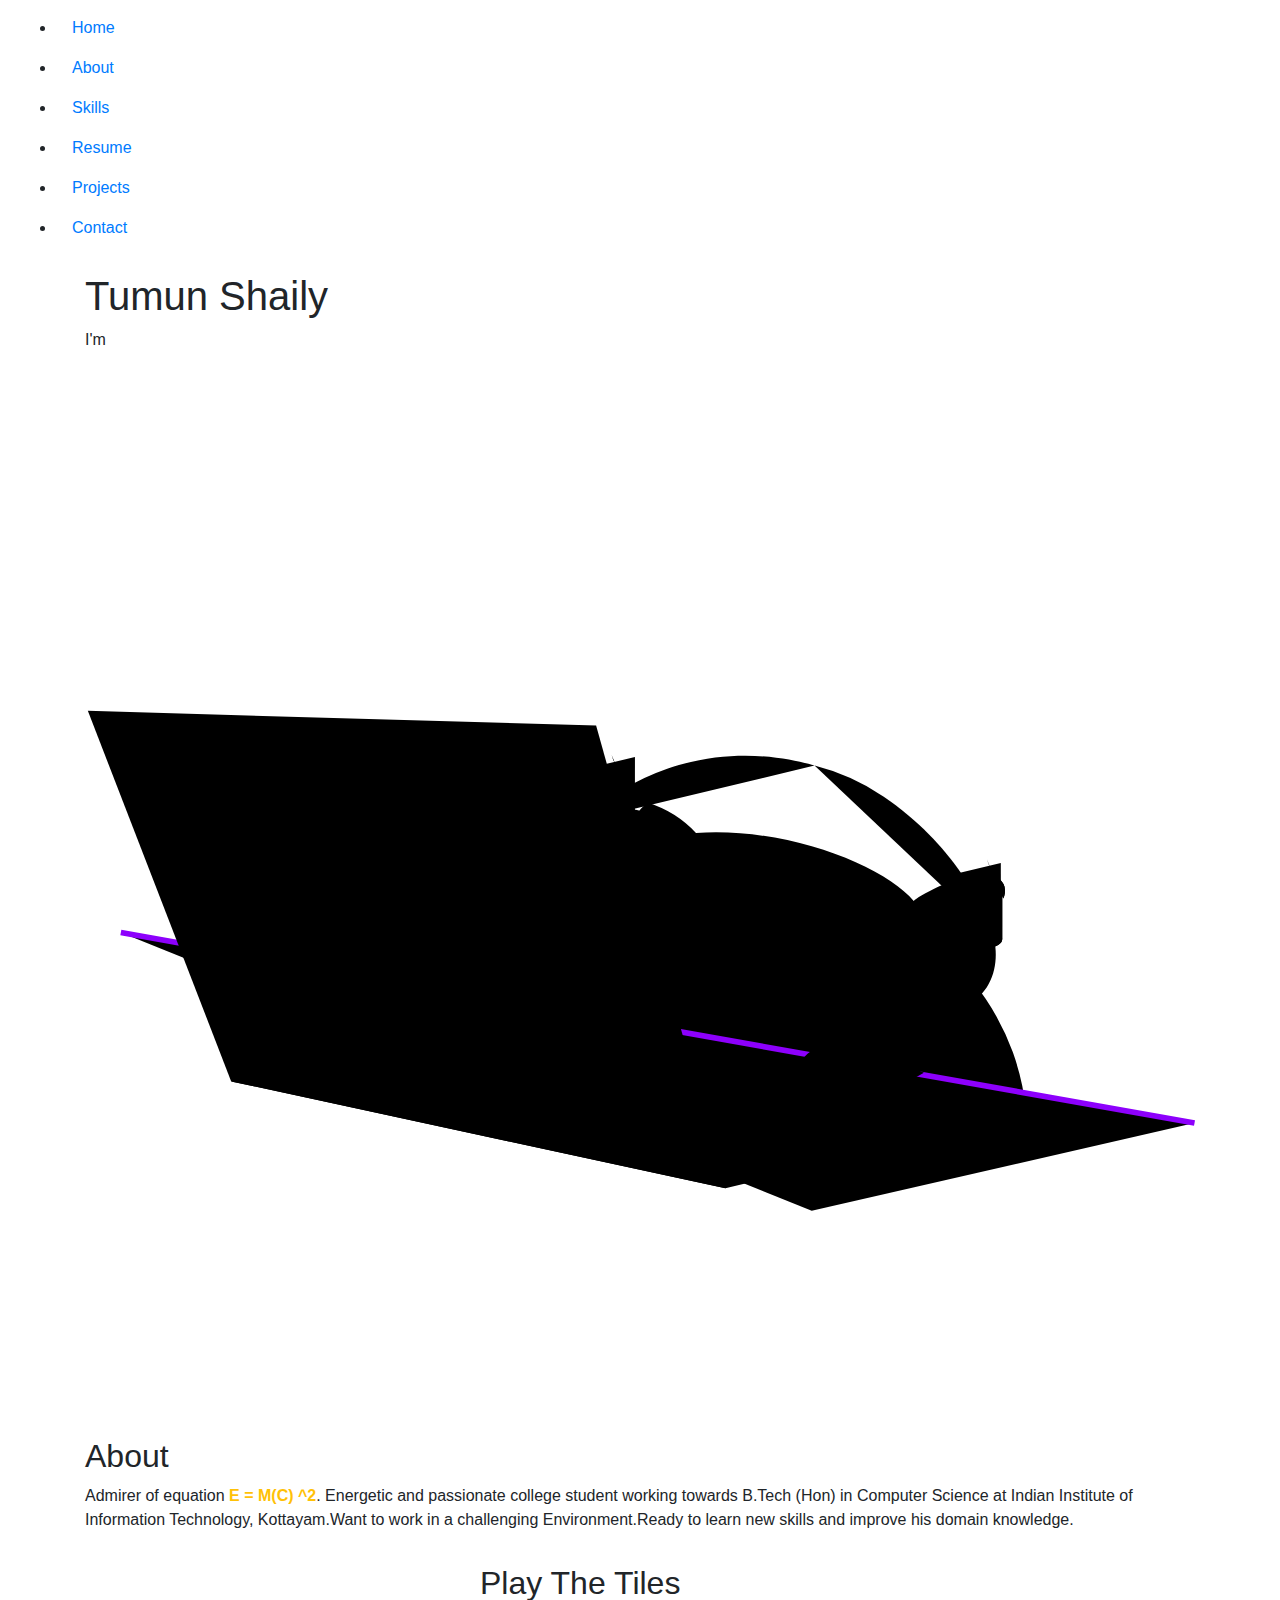
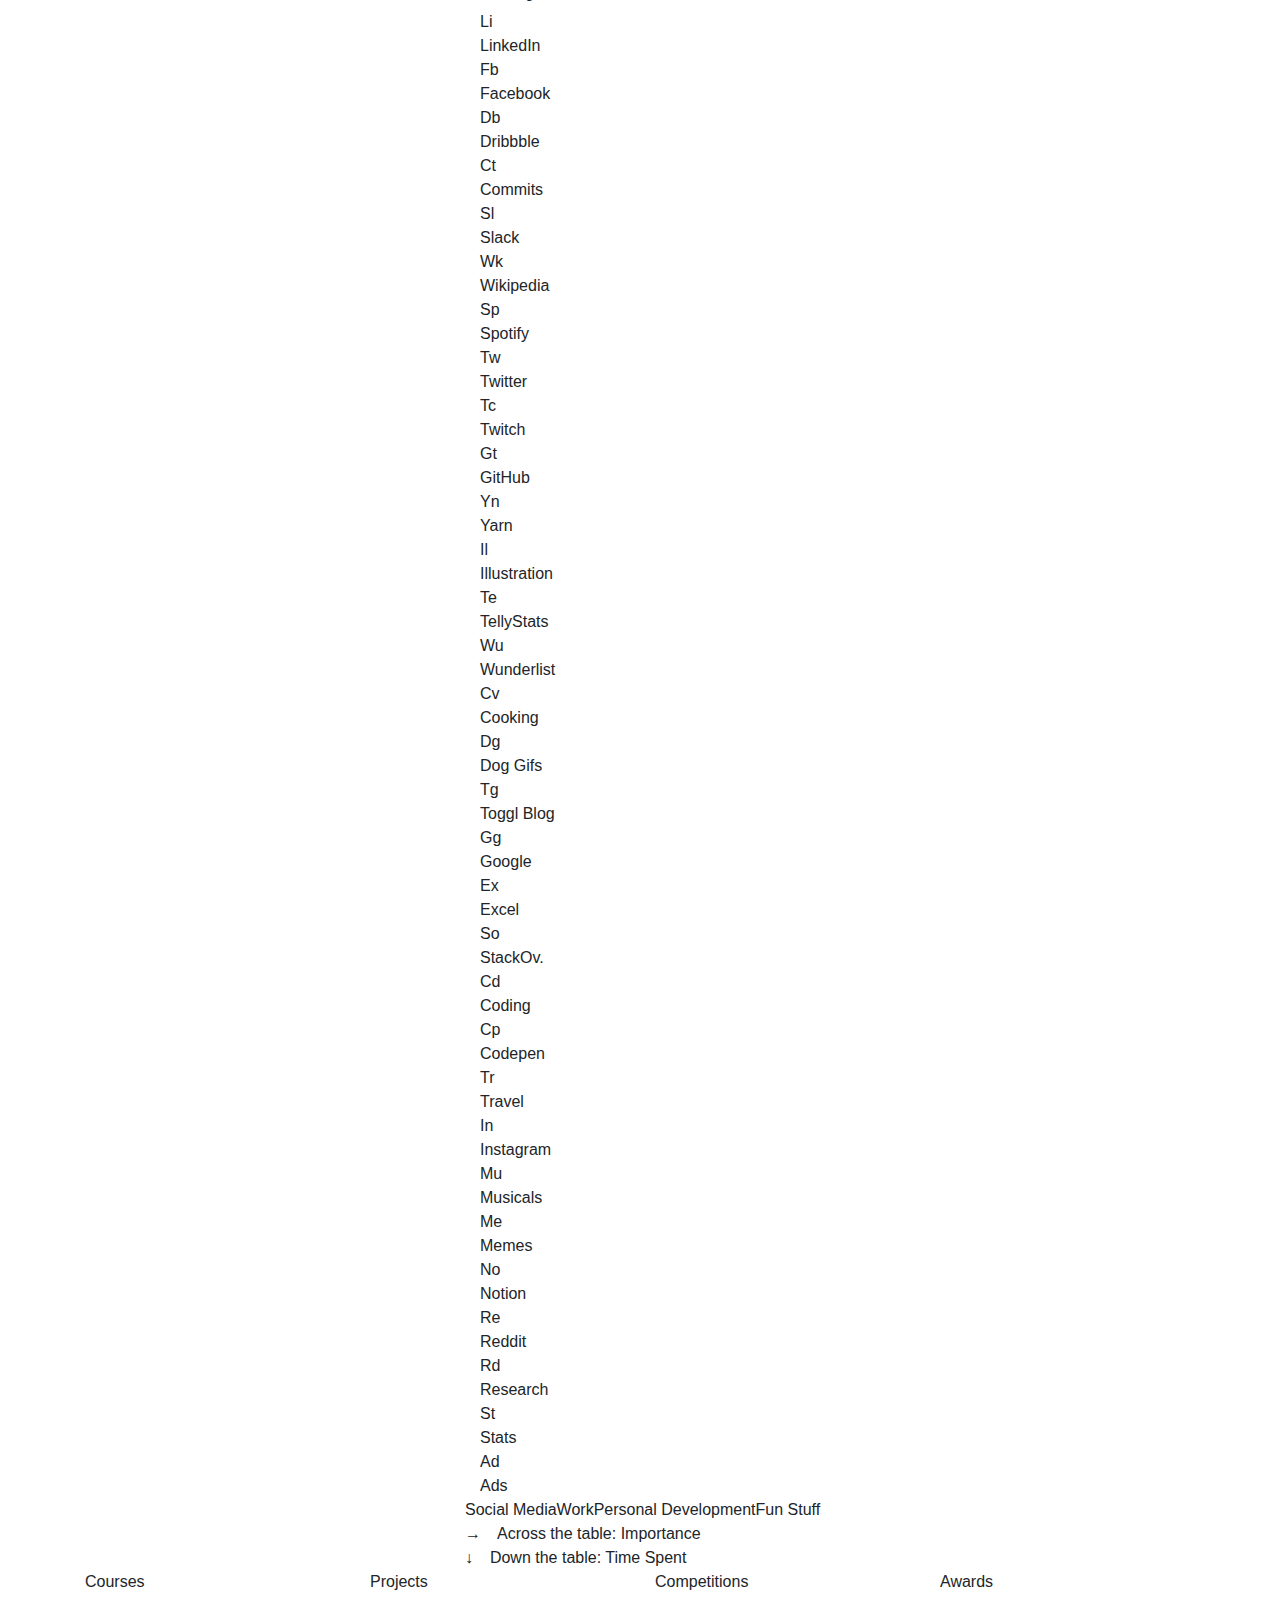
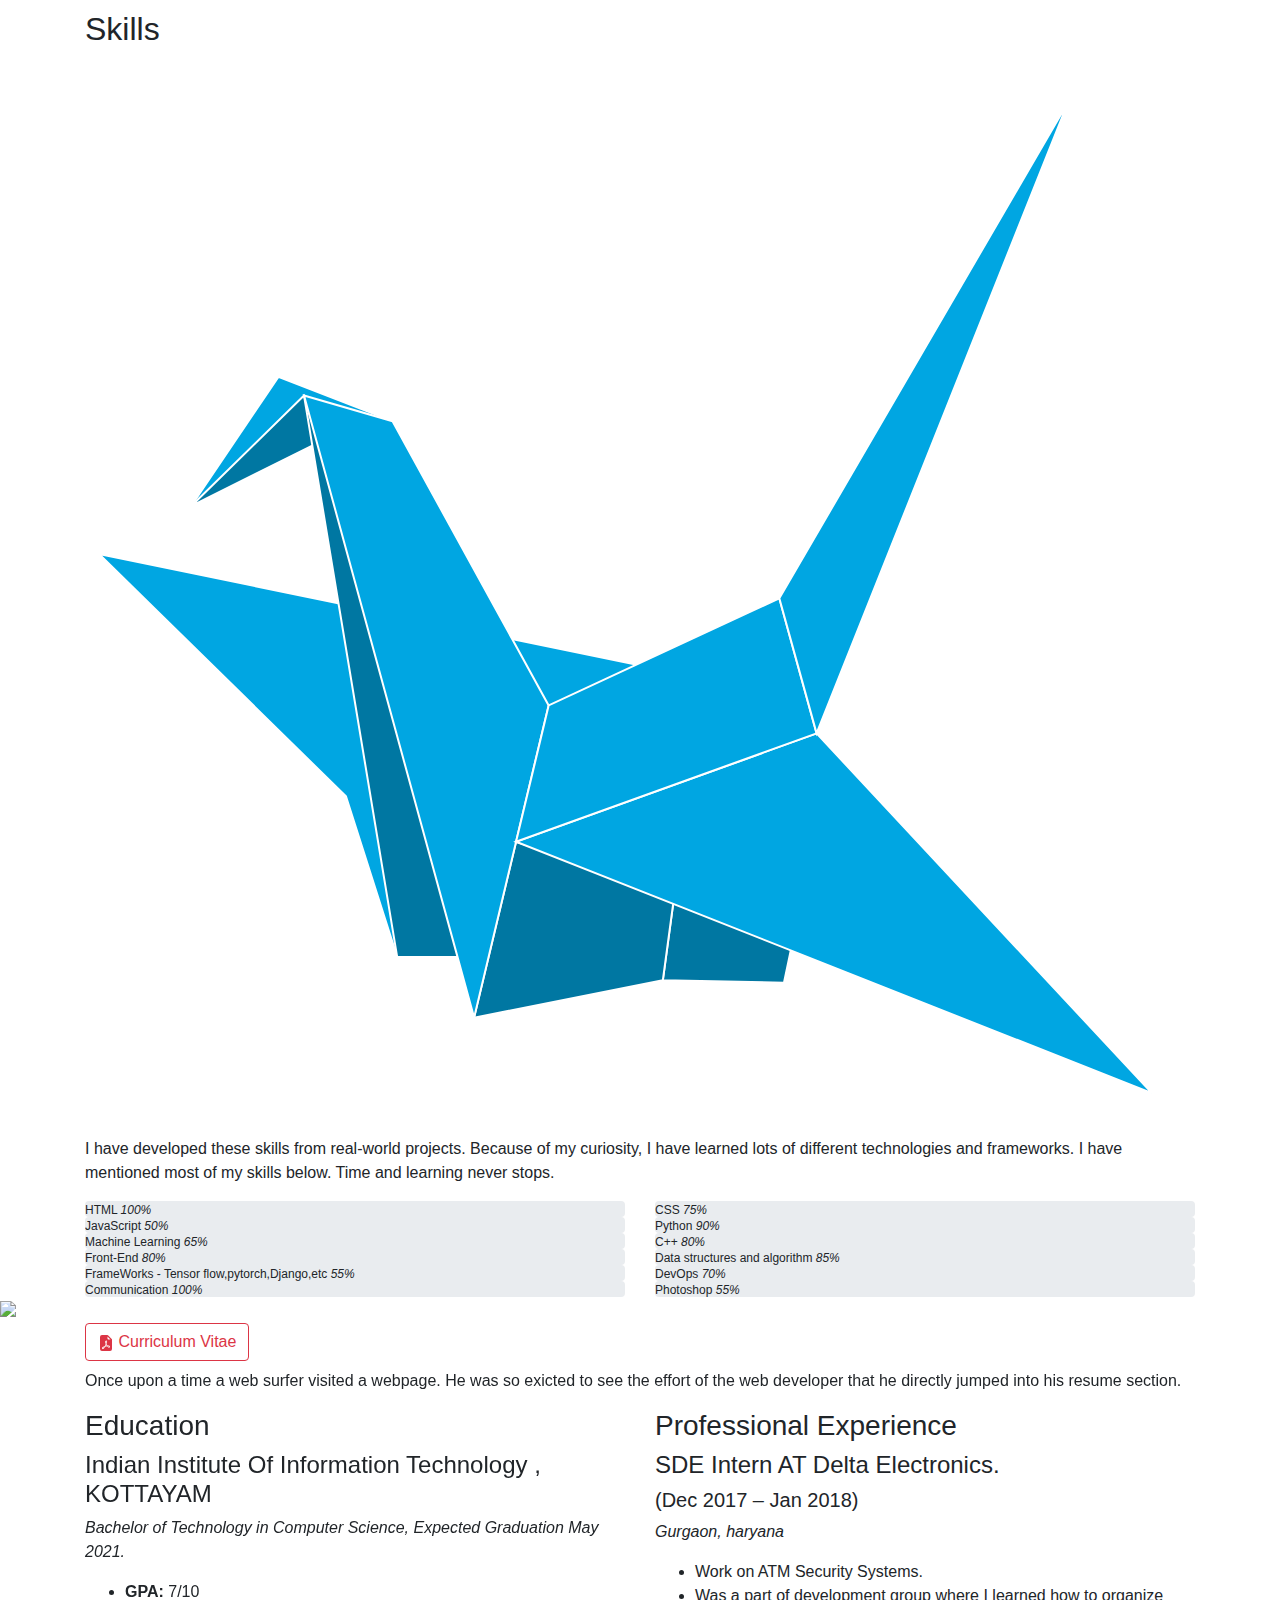
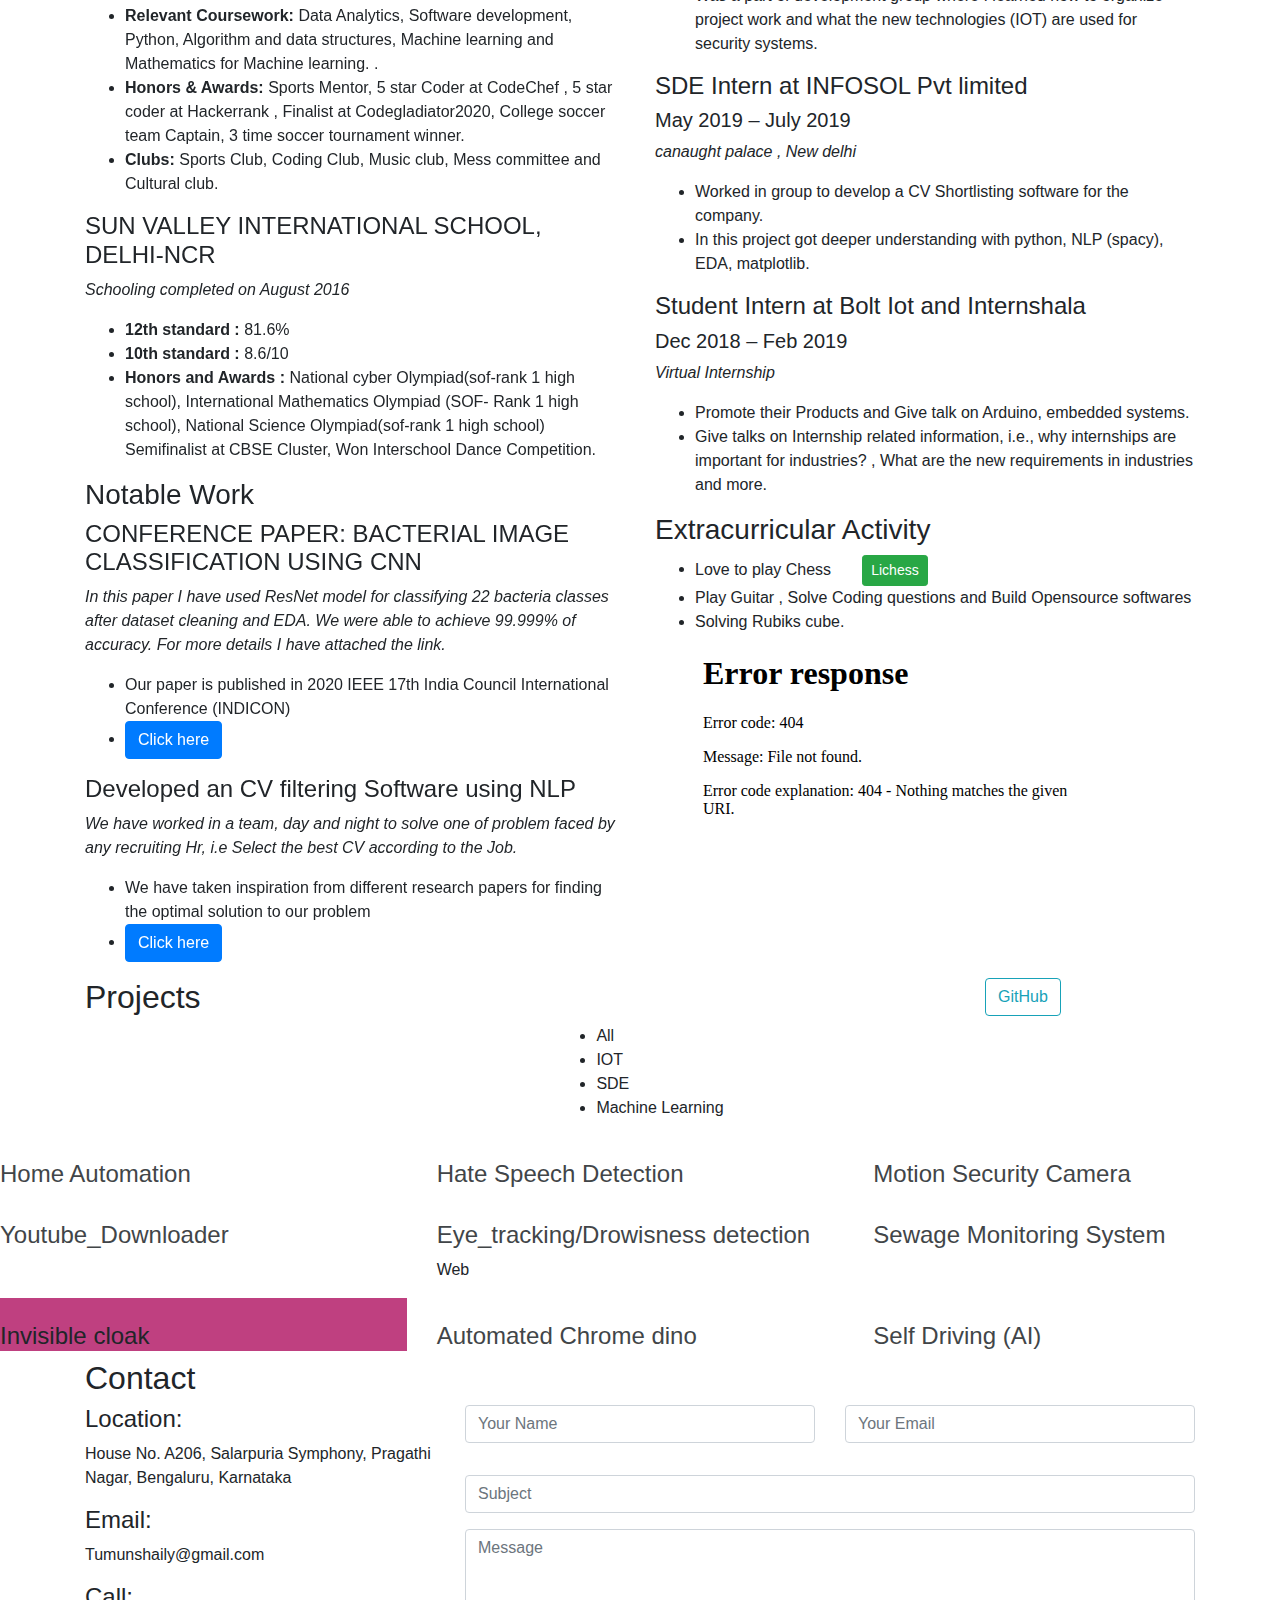
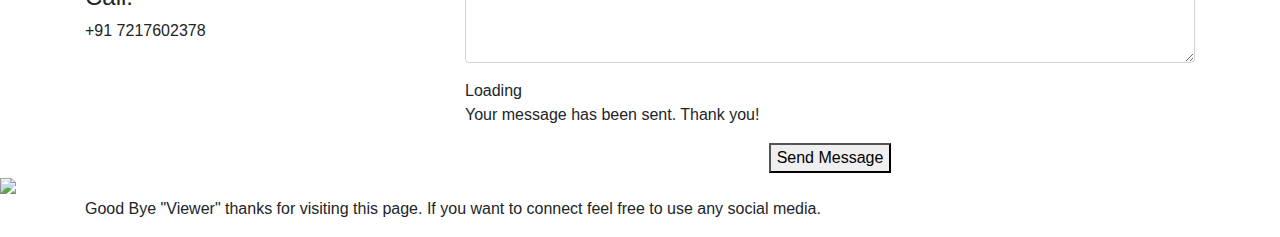
==== index.html @ 8ec4ccd8 "Add files via upload" ====
<!DOCTYPE html>
<html lang="en">

<head>
  <meta charset="utf-8">
  <meta content="width=device-width, initial-scale=1.0" name="viewport">

  <title>Tumun_shaily</title>
  <meta content="" name="description">
  <meta content="" name="keywords">

  <!-- Favicons -->
  <link href="assets/img/title.jpg" rel="icon">
  <link href="assets/img/apple-touch-icon.png" rel="apple-touch-icon">

  <!-- Google Fonts -->
  <link href="https://fonts.googleapis.com/css?family=Open+Sans:300,300i,400,400i,600,600i,700,700i|Raleway:300,300i,400,400i,500,500i,600,600i,700,700i|Poppins:300,300i,400,400i,500,500i,600,600i,700,700i" rel="stylesheet">

  <!-- Vendor CSS Files -->
  <link rel="stylesheet" href="https://stackpath.bootstrapcdn.com/bootstrap/4.4.1/css/bootstrap.min.css" integrity="sha384-Vkoo8x4CGsO3+Hhxv8T/Q5PaXtkKtu6ug5TOeNV6gBiFeWPGFN9MuhOf23Q9Ifjh" crossorigin="anonymous">
  
  <script src="https://code.jquery.com/jquery-3.4.1.slim.min.js" integrity="sha384-J6qa4849blE2+poT4WnyKhv5vZF5SrPo0iEjwBvKU7imGFAV0wwj1yYfoRSJoZ+n" crossorigin="anonymous"></script>
<script src="https://cdn.jsdelivr.net/npm/popper.js@1.16.0/dist/umd/popper.min.js" integrity="sha384-Q6E9RHvbIyZFJoft+2mJbHaEWldlvI9IOYy5n3zV9zzTtmI3UksdQRVvoxMfooAo" crossorigin="anonymous"></script>
<script src="https://stackpath.bootstrapcdn.com/bootstrap/4.4.1/js/bootstrap.min.js" integrity="sha384-wfSDF2E50Y2D1uUdj0O3uMBJnjuUD4Ih7YwaYd1iqfktj0Uod8GCExl3Og8ifwB6" crossorigin="anonymous"></script>
  <link href="assets/vendor/aos/aos.css" rel="stylesheet">
  <link href="assets/vendor/bootstrap/css/bootstrap.min.css" rel="stylesheet">
  <link href="assets/vendor/bootstrap-icons/bootstrap-icons.css" rel="stylesheet">
  <link href="assets/vendor/boxicons/css/boxicons.min.css" rel="stylesheet">
  <link href="assets/vendor/glightbox/css/glightbox.min.css" rel="stylesheet">
  <link href="assets/vendor/swiper/swiper-bundle.min.css" rel="stylesheet">

  <!-- Template Main CSS File -->
  <link href="assets/css/style.css" rel="stylesheet">
<link rel="stylesheet" href="https://cdnjs.cloudflare.com/ajax/libs/normalize/5.0.0/normalize.min.css">
<link rel="stylesheet" href="assets/css/cat.css">
 
</head>

<body>

  <!-- ======= Mobile nav toggle button ======= -->
  <!-- <button type="button" class="mobile-nav-toggle d-xl-none"><i class="bi bi-list mobile-nav-toggle"></i></button> -->
  <i class="bi bi-list mobile-nav-toggle d-xl-none"></i>
  <!-- ======= Header ======= -->
  <header id="header" class="d-flex flex-column justify-content-center">

    <nav id="navbar" class="navbar nav-menu">
      <ul>
        <li><a href="#hero" class="nav-link scrollto active"><i class="bx bx-home"></i> <span>Home</span></a></li>
        <li><a href="#about" class="nav-link scrollto"><i class="bx bx-user"></i> <span>About</span></a></li>
        <li><a href="#skills" class="nav-link scrollto"><i class="bx bx-arch"></i> <span>Skills</span></a></li>
        <li><a href="#resume" class="nav-link scrollto"><i class="bx bx-file-blank"></i> <span>Resume</span></a></li>
        <li><a href="#Project" class="nav-link scrollto"><i class="bx bx-book-content"></i> <span>Projects</span></a></li>
        <li><a href="#contact" class="nav-link scrollto"><i class="bx bx-envelope"></i> <span>Contact</span></a></li>
      </ul>
    </nav><!-- .nav-menu -->

  </header><!-- End Header -->

  <!-- ======= Hero Section ======= -->
  <section id="hero" class="d-flex flex-column justify-content-center">
      <div class="container" data-aos="zoom-in" data-aos-delay="100">
          <div class="combine">
              <h1>Tumun Shaily</h1>
              <p>I'm <span class="typed" data-typed-items="Your next HIRE,a Coder, a Developer "></span></p>
              <div class="social-links">
                  <a href="https://github.com/tumunshaily" class="twitter"><i class="bx bxl-github"></i></a>
                  <a href="https://www.instagram.com/tumunshaily/" class="instagram"><i class="bx bxl-instagram"></i></a>
                  <a href="https://join.skype.com/invite/khgQHOBdBhXp" class="google-plus"><i class="bx bxl-skype"></i></a>
                  <a href="https://www.linkedin.com/in/tumun-shaily-6004743a/" class="linkedin"><i class="bx bxl-linkedin"></i></a>
              </div>



              <div class="container1">
                  <svg xmlns="http://www.w3.org/2000/svg" viewbox="0 -240 783.55 754.91" class="catmain">
                      <g id="bongo-cat">
                          <g class="head">
                              <path d="M280.4,221l383.8,62.6a171.4,171.4,0,0,0-9.2-40.5,174,174,0,0,0-28.7-50.5,163.3,163.3,0,0,0,3.2-73.8c-11.6-1.9-42,14.2-44.5,17.5-19.6-24-88.5-52.7-153.7-48.1A78.8,78.8,0,0,0,398,67.1c-9.8,2.9-19,29.7-19.4,33.7a320,320,0,0,0-31.7,23.6c-14,11.8-28.9,24.4-42.5,44.3A173,173,0,0,0,280.4,221Z"></path>
                              <path d="M396.6,178.6c.4.9,2.7,6.5,8.5,8.4s13.4-1.2,17.2-7.9c-.9,7.5,3.8,14.3,10.4,16a14.4,14.4,0,0,0,15-5.7"></path>
                              <path d="M474,179.2a6.6,6.6,0,0,0-4.9,3.6,6,6,0,0,0,1.5,7.3,6,6,0,0,0,7.9-1c2.3-2.6,2-7,.2-8s-5.9,1.6-5.7,3.5,1.9,2.8,3.2,2.3,1.1-2.2,1.1-2.3"></path>
                              <path d="M365.4,168.9c0,.3-.8,3.6,1.5,6a5.9,5.9,0,0,0,7.2,1.4,6.1,6.1,0,0,0,2.2-7.7c-1.5-3.1-5.7-4.5-7.3-3.2s-.8,6,1,6.6,3.3-.7,3.3-2.1-1.5-1.8-1.6-1.9"></path>
                              <g class="headphone headphone-right">
                                  <g class="speaker">
                                      <path d="M400.7,80.2c-14.1-20.8-40.2.3-50.7,15-8.7,12.2-9.7,30.3,2.8,37.3,5.4-9,11.8-15.6,21-26.2A214.1,214.1,0,0,1,400.7,80.2Z"></path>
                                      <path d="M381.5,79.4c-6.6-7.5-9.6-5.8-12.3-5.5-16.3,1.3-32,20.3-27.8,33.9a21.8,21.8,0,0,0,5.9,8.5c1.7-2.6,3.5-5.1,5.4-7.7A150.7,150.7,0,0,1,381.5,79.4Z"></path>
                                      <path d="M367.3,77.8a13.1,13.1,0,0,0-5.1-1.8c-8.5-.9-18.7,7.5-18.4,16.1a12.8,12.8,0,0,0,2.6,7c3.1-3.3,6.3-6.8,9.6-10.2S363.6,81.3,367.3,77.8Z"></path>
                                  </g>
                                  <path class="band" d="M515,40.6c-15.9-4.6-57-14.1-104,2.3a166.9,166.9,0,0,0-60.9,37.3"></path>
                              </g>
                          </g>
                          <g class="music music-right">
                              <g class="note">
                                  <g>
                                      <path d="M368.5,46.5c.5,2.1,1.2,3.5,3.8,6.3s5.1,4.3,6.5,7.2a11.1,11.1,0,0,1,.7,2,10.5,10.5,0,0,1-.7,6.5"></path>
                                      <path d="M368.5,46.5a20.8,20.8,0,0,0,2.4,11.7c2.3,4.4,5,5.4,6.8,9.5a17.5,17.5,0,0,1,.4,11"></path>
                                      <line x1="368.5" y1="47.7" x2="368.5" y2="92.8"></line>
                                      <path d="M368.5,92.8c.1-3.1-4.7-6.3-9-6.3s-8.7,2.7-8.7,5.8,4.8,5.7,8.7,5.8S368.3,95.8,368.5,92.8Z"></path>
                                  </g>
                                  <g>
                                      <path d="M368.5,46.5c.5,2.1,1.2,3.5,3.8,6.3s5.1,4.3,6.5,7.2a11.1,11.1,0,0,1,.7,2,10.5,10.5,0,0,1-.7,6.5"></path>
                                      <path d="M368.5,46.5a20.8,20.8,0,0,0,2.4,11.7c2.3,4.4,5,5.4,6.8,9.5a17.5,17.5,0,0,1,.4,11"></path>
                                      <line x1="368.5" y1="47.7" x2="368.5" y2="92.8"></line>
                                      <path d="M368.5,92.8c.1-3.1-4.7-6.3-9-6.3s-8.7,2.7-8.7,5.8,4.8,5.7,8.7,5.8S368.3,95.8,368.5,92.8Z"></path>
                                  </g>
                              </g>
                              <g class="note">
                                  <g>
                                      <polyline points="350 81.7 350 43.5 382.7 50.7 382.7 89.5"></polyline>
                                      <path d="M350,82.3c0-3.1-4.5-5.7-8.2-5.9s-9.3,2.8-9.2,6,4.7,5.7,8.6,5.7S349.9,85.5,350,82.3Z"></path>
                                      <path d="M382.7,89.9c0-3.1-4.4-5.7-8.2-5.8s-9.3,2.7-9.2,5.9,4.7,5.7,8.7,5.7S382.7,93.1,382.7,89.9Z"></path>
                                  </g>
                                  <g>
                                      <polyline points="350 81.7 350 43.5 382.7 50.7 382.7 89.5"></polyline>
                                      <path d="M350,82.3c0-3.1-4.5-5.7-8.2-5.9s-9.3,2.8-9.2,6,4.7,5.7,8.6,5.7S349.9,85.5,350,82.3Z"></path>
                                      <path d="M382.7,89.9c0-3.1-4.4-5.7-8.2-5.8s-9.3,2.7-9.2,5.9,4.7,5.7,8.7,5.7S382.7,93.1,382.7,89.9Z"></path>
                                  </g>
                              </g>
                              <g class="note">
                                  <polyline points="388.2 73.6 388.2 34.6 354.9 42.6 354.9 82.4"></polyline>
                                  <path d="M388.2,74.1c0-3-4.4-5.6-8.1-5.8s-9.2,2.8-9.1,6,4.6,5.6,8.6,5.6S388.2,77.3,388.2,74.1Z"></path>
                                  <path d="M354.9,81.9c0-3.1-4.4-5.7-8.2-5.9s-9.3,2.8-9.2,6,4.7,5.7,8.7,5.7S354.9,85.1,354.9,81.9Z"></path>
                                  <line x1="354.9" y1="48.4" x2="388.2" y2="40.3"></line>
                                  <line x1="354.9" y1="54.6" x2="388.2" y2="47"></line>
                              </g>
                              <g class="note">
                                  <g>
                                      <path d="M371.8,79.5c0-3.1-4.5-5.8-8.3-5.9s-9.3,2.8-9.2,6,4.7,5.7,8.7,5.7S371.8,82.7,371.8,79.5Z"></path>
                                      <line x1="371.8" y1="79.5" x2="371.8" y2="33.3"></line>
                                      <path d="M371.8,33.4a26.6,26.6,0,0,0,3.6,7.8c3.7,5.7,7.6,7,8.8,11.6.5,1.7.7,4.4-.9,8.3"></path>
                                  </g>
                                  <g>
                                      <path d="M371.8,79.5c0-3.1-4.5-5.8-8.3-5.9s-9.3,2.8-9.2,6,4.7,5.7,8.7,5.7S371.8,82.7,371.8,79.5Z"></path>
                                      <line x1="371.8" y1="79.5" x2="371.8" y2="33.3"></line>
                                      <path d="M371.8,33.4a26.6,26.6,0,0,0,3.6,7.8c3.7,5.7,7.6,7,8.8,11.6.5,1.7.7,4.4-.9,8.3"></path>
                                  </g>
                              </g>
                          </g>
                          <g class="table">
                              <polygon points="25.3 158.5 783.2 293 513 354.9 25.3 158.5"></polygon>
                              <line x1="25.3" y1="158.5" x2="783.2" y2="293" fill="none" stroke="#8d00fc" stroke-miterlimit="10" stroke-width="4"></line>
                              <line x1="783.2" y1="293" x2="25.3" y2="158.5" fill="none"></line>
                          </g>
                          <polygon class="laptop-base" points="103.2 263.6 258.9 219.3 636.5 294.4 452.1 339 103.2 263.6"></polygon>
                          <g class="laptop-keyboard">
                              <polygon points="369.6 265.6 255.3 244.3 255.5 243.5 264.7 241.9 380.9 262.3 380.8 263.1 369.6 265.6"></polygon>
                              <polygon points="235.9 256.4 219.8 253.2 219.9 252.5 228.7 251 245.3 253.4 245.1 254.2 235.9 256.4"></polygon>
                              <polygon points="473.1 303.7 248.4 258.9 248.6 258.1 257.7 256.6 486.2 300.4 486 301.3 473.1 303.7"></polygon>
                              <polygon points="410.3 300.2 202.7 257.5 202.9 256.8 211.4 255.3 422.4 297.1 422.2 298 410.3 300.2"></polygon>
                              <polygon points="448.5 308.1 427 303.7 427.3 302.8 439.2 301.4 461.2 304.9 461 305.8 448.5 308.1"></polygon>
                              <polygon points="200.1 264.7 186 261.7 186.2 261 194.5 259.5 208.9 261.8 208.8 262.5 200.1 264.7"></polygon>
                              <polygon points="221.1 269.1 206.6 266.1 206.8 265.3 215.4 263.9 230.3 266.2 230.1 267 221.1 269.1"></polygon>
                              <polygon points="361.4 298.9 230 271 230.2 270.3 239.2 268.9 372.7 295.9 372.5 296.7 361.4 298.9"></polygon>
                              <polygon points="442.8 279.2 383.7 268.2 383.9 267.3 395.1 265.7 455.4 275.9 455.2 276.7 442.8 279.2"></polygon>
                              <polygon points="524.6 294.4 458.6 282.1 458.8 281.2 471.3 279.7 538.6 291 538.4 291.9 524.6 294.4"></polygon>
                              <polygon points="424.7 312.4 374.6 301.7 374.8 300.9 385.9 299.5 437 309.3 436.8 310.2 424.7 312.4"></polygon>
                              <polygon points="409.1 277.3 397.6 278.8 397.4 279.6 498.4 299.1 511.8 296.7 512 295.8 409.1 277.3"></polygon>
                              <polygon points="394.2 274.5 394.4 273.6 246.7 246.5 237.7 248.1 237.5 248.8 382.8 276.8 394.2 274.5"></polygon>
                          </g>
                          <g class="paw paw-right">
                              <path class="down" d="M289.1,181.7c-12.1,9.8-20.6,20.7-20.7,32.1-.2,9,3.8,20.4,13.3,25.2s20.1.6,29.6-3.4c13.4-5.7,23.9-14.6,29.4-21.5"></path>
                              <g class="up">
                                  <path d="M327.3,170c-.4-1.4-6.3-18.8-23.5-23.5-.8-.2-18.6-4.7-28.9,6.3-8.4,9.1-6,22.5-4.6,30.2a54.3,54.3,0,0,0,8.1,19.9"></path>
                                  <g class="pads">
                                      <path d="M297.2,154.8c1-.5,2.7-.1,3,.6s-1.4,2.4-2.6,2.1a1.6,1.6,0,0,1-1.1-1.2A1.6,1.6,0,0,1,297.2,154.8Z"></path>
                                      <path d="M285.8,159.4c.3-.4,1-1.1,1.7-.8s.9,1.4.8,2.2-1.8,2.1-2.5,1.5S285.2,160.4,285.8,159.4Z"></path>
                                      <path d="M276.9,171c.5-.4,2.7-.3,3.2.6s-.6,1.8-1.4,1.8S276.2,171.6,276.9,171Z"></path>
                                      <path d="M296.4,168.6c2.3-.9,6.4,6.3,7.6,9s-5.2,4.5-7.4,6-5.1-6.1-5.9-8.3S293.7,169.8,296.4,168.6Z"></path>
                                  </g>
                              </g>
                          </g>
                          <polygon class="terminal-frame" points="93.8 63.3 284.1 73 335.9 230.5 146.2 197.6 93.8 63.3"></polygon>
                          <g class="terminal-code">
                              <line x1="260.2" y1="92.3" x2="212.2" y2="88.7"></line>
                              <line x1="197.3" y1="87.5" x2="145.2" y2="83.5"></line>
                              <line x1="251" y1="104.2" x2="223.4" y2="101.8"></line>
                              <line x1="209.4" y1="100.5" x2="154.4" y2="95.6"></line>
                              <line x1="256.4" y1="117.9" x2="227.5" y2="114.7"></line>
                              <line x1="215.9" y1="113.4" x2="183.5" y2="109.8"></line>
                              <line x1="169.1" y1="108.2" x2="142.9" y2="105.3"></line>
                              <line x1="275.4" y1="132.8" x2="249.4" y2="129.6"></line>
                              <line x1="234.4" y1="127.8" x2="197.3" y2="123.3"></line>
                              <line x1="185.6" y1="121.9" x2="149.1" y2="117.5"></line>
                              <line x1="261" y1="144.6" x2="244.5" y2="142.5"></line>
                              <line x1="235.5" y1="141.3" x2="214.9" y2="138.7"></line>
                              <line x1="203.4" y1="137.2" x2="180.4" y2="134.3"></line>
                              <line x1="169.3" y1="132.9" x2="155.1" y2="131.1"></line>
                              <line x1="264.7" y1="158.3" x2="221.9" y2="152.1"></line>
                              <line x1="208.2" y1="150.1" x2="191.7" y2="147.7"></line>
                              <line x1="291.3" y1="174.3" x2="268.8" y2="170.9"></line>
                              <line x1="257.8" y1="169.2" x2="226.5" y2="164.4"></line>
                              <line x1="217.3" y1="163" x2="185" y2="158.1"></line>
                              <line x1="173.8" y1="156.4" x2="152.9" y2="153.2"></line>
                              <line x1="278.5" y1="185.6" x2="257.3" y2="182.2"></line>
                              <line x1="243.8" y1="179.9" x2="230.3" y2="177.7"></line>
                              <line x1="216.5" y1="175.8" x2="196.7" y2="172.5"></line>
                              <line x2="262.1" y2="196.1" x1="280.5" y1="199.2"></line>
                              <line x2="213.8" y2="187.9" x1="251.1" y1="194.2"></line>
                              <line x2="180.8" y2="182.3" x1="202.7" y1="186"></line>
                          </g>
                          <polygon class="laptop-cover" points="103.2 263.6 452.1 339 360.8 12.4 2 2 103.2 263.6"></polygon>
                          <g class="paw paw-left">
                              <g class="up">
                                  <path d="M586.6,208.8c-.6-2.3-4.2-15.6-17.2-22.2-2.7-1.3-12.8-6.4-23.6-1.8s-14.6,16.5-14.8,18.4c-1.2,9-.7,18.4,2.4,26.1,2.4,6,7.5,17.2,9.7,20.2"></path>
                                  <g class="pads">
                                      <path d="M561.4,194.9a2.7,2.7,0,0,1,3,.5c.4,1-1.4,2.4-2.6,2.2a1.5,1.5,0,0,1-1.1-1.3A1.2,1.2,0,0,1,561.4,194.9Z"></path>
                                      <path d="M550.7,200.4c.4-.5,1.1-1.1,1.7-.8a2,2,0,0,1,.8,2.2c-.3,1.2-1.8,2-2.5,1.5S550.1,201.3,550.7,200.4Z"></path>
                                      <path d="M541.1,211.1c.5-.4,2.7-.4,3.2.5s-.6,1.8-1.5,1.9S540.4,211.6,541.1,211.1Z"></path>
                                      <path d="M560.6,209.2c2.3-.9,6.4,6.3,7.6,9s-5.3,4.5-7.4,6-5.1-6-5.9-8.3S557.9,210.4,560.6,209.2Z"></path>
                                  </g>
                              </g>
                              <path class="down" d="M534.1,231.4c-19.7,6-32.9,18.4-34.2,29.1a30.1,30.1,0,0,0,1.7,14.1,24.8,24.8,0,0,0,6.1,8.8c6,5.1,16.8,4,38-3.9a288.7,288.7,0,0,0,46.5-22.1"></path>
                          </g>
                          <g class="headphone headphone-left">
                              <g class="speaker">
                                  <path d="M609.5,137.3c-17.1,6.3-20.7,51.4-4.5,67.3,1.4,1.5,5.5,5.5,11.3,5.9,8.2.5,14.5-6.3,16.9-8.9,10.1-11,11.5-27.5,8.1-40.1-1.4-4.8-3.9-14-12.7-19.9C627.4,140.8,617.7,134.3,609.5,137.3Z"></path>
                                  <path d="M626.5,196.1c2.7-.4,5.9-2.6,9.3-6,6.6-6.6,6.8-16.6,5.8-24s-4.2-16.1-11.3-19.7a18.7,18.7,0,0,0-10.9-1.9C614,149.3,615.3,192.6,626.5,196.1Z"></path>
                                  <path d="M631.6,151c-4.5,3.3-.5,27.1,3.8,28.2s6.9-6.6,6.2-13.1S637.4,153.5,631.6,151Z"></path>
                              </g>
                              <path class="band" d="M638.9,157.7c-4-16.8-25.9-61.9-75.3-95.3A155.5,155.5,0,0,0,515,40.6"></path>
                          </g>
                          <g class="music music-left">
                              <g class="note">
                                  <g>
                                      <path d="M633.3,119.9c.6,2,1.3,3.5,3.8,6.3s5.2,4.3,6.5,7.2a6.9,6.9,0,0,1,.7,1.9,10.2,10.2,0,0,1-.7,6.6"></path>
                                      <path d="M633.3,119.9a23,23,0,0,0,2.4,11.7c2.4,4.3,5.1,5.4,6.8,9.5a16.9,16.9,0,0,1,.5,11"></path>
                                      <line x1="633.3" y1="121.1" x2="633.3" y2="166.2"></line>
                                      <path d="M633.3,166.2c.2-3.2-4.6-6.3-8.9-6.3s-8.7,2.6-8.7,5.7,4.7,5.7,8.7,5.8S633.1,169.2,633.3,166.2Z"></path>
                                  </g>
                                  <g>
                                      <path d="M633.3,119.9c.6,2,1.3,3.5,3.8,6.3s5.2,4.3,6.5,7.2a6.9,6.9,0,0,1,.7,1.9,10.2,10.2,0,0,1-.7,6.6"></path>
                                      <path d="M633.3,119.9a23,23,0,0,0,2.4,11.7c2.4,4.3,5.1,5.4,6.8,9.5a16.9,16.9,0,0,1,.5,11"></path>
                                      <line x1="633.3" y1="121.1" x2="633.3" y2="166.2"></line>
                                      <path d="M633.3,166.2c.2-3.2-4.6-6.3-8.9-6.3s-8.7,2.6-8.7,5.7,4.7,5.7,8.7,5.8S633.1,169.2,633.3,166.2Z"></path>
                                  </g>
                              </g>
                              <g class="note">
                                  <g>
                                      <polyline points="614.8 155 614.8 116.8 647.5 124 647.5 162.9"></polyline>
                                      <path d="M614.8,155.7c0-3.1-4.4-5.7-8.2-5.9s-9.2,2.8-9.2,6,4.7,5.6,8.7,5.6S614.8,158.8,614.8,155.7Z"></path>
                                      <path d="M647.5,163.3c.1-3.1-4.4-5.7-8.2-5.9s-9.2,2.8-9.1,6,4.7,5.7,8.6,5.7S647.5,166.5,647.5,163.3Z"></path>
                                  </g>
                                  <g>
                                      <polyline points="614.8 155 614.8 116.8 647.5 124 647.5 162.9"></polyline>
                                      <path d="M614.8,155.7c0-3.1-4.4-5.7-8.2-5.9s-9.2,2.8-9.2,6,4.7,5.6,8.7,5.6S614.8,158.8,614.8,155.7Z"></path>
                                      <path d="M647.5,163.3c.1-3.1-4.4-5.7-8.2-5.9s-9.2,2.8-9.1,6,4.7,5.7,8.6,5.7S647.5,166.5,647.5,163.3Z"></path>
                                  </g>
                              </g>
                              <g class="note">
                                  <polyline points="646.5 148.5 646.5 109.4 613.2 117.4 613.2 157.2"></polyline>
                                  <path d="M646.5,149c0-3.1-4.4-5.7-8.1-5.8s-9.2,2.7-9.1,5.9,4.7,5.6,8.6,5.6S646.5,152.1,646.5,149Z"></path>
                                  <path d="M613.2,156.7c.1-3.1-4.4-5.7-8.2-5.8s-9.3,2.7-9.2,6,4.7,5.6,8.7,5.6S613.2,159.9,613.2,156.7Z"></path>
                                  <line x1="613.2" y1="123.2" x2="646.5" y2="115.1"></line>
                                  <line x1="613.2" y1="129.4" x2="646.5" y2="121.8"></line>
                              </g>
                              <g class="note">
                                  <g>
                                      <path d="M636.6,152.9c0-3.2-4.4-5.8-8.2-5.9s-9.3,2.8-9.3,6,4.8,5.7,8.7,5.7S636.6,156.1,636.6,152.9Z"></path>
                                      <line x1="636.6" y1="152.9" x2="636.6" y2="106.6"></line>
                                      <path d="M636.6,106.8a33.2,33.2,0,0,0,3.6,7.8c3.8,5.7,7.6,6.9,8.9,11.5a13.3,13.3,0,0,1-.9,8.4"></path>
                                  </g>
                                  <g>
                                      <path d="M636.6,152.9c0-3.2-4.4-5.8-8.2-5.9s-9.3,2.8-9.3,6,4.8,5.7,8.7,5.7S636.6,156.1,636.6,152.9Z"></path>
                                      <line x1="636.6" y1="152.9" x2="636.6" y2="106.6"></line>
                                      <path d="M636.6,106.8a33.2,33.2,0,0,0,3.6,7.8c3.8,5.7,7.6,6.9,8.9,11.5a13.3,13.3,0,0,1-.9,8.4"></path>
                                  </g>
                              </g>
                          </g>
                      </g>
                  </svg>

                  <!-- partial -->
                  <script src='./nn.js'></script>
                  </script>
                  <script src="assets/js/cat.js"></script>


              </div>
          </div>
      </div>
<!-- end cat -->



    





  </section><!-- End Hero -->
  

    
  
    <!-- ======= About Section ======= -->
    <section id="about" class="about">
      <div class="container" data-aos="fade-up">

        <div class="section-title">
          <h2>About</h2>
          <p class="mp">Admirer of equation <b class="blink_me"><span class="text-warning">E = M(C) ^2</span></b>. Energetic and passionate college student working towards B.Tech (Hon)  in Computer Science at Indian Institute of Information Technology, Kottayam.Want to work in a  challenging  Environment.Ready to
learn new skills and improve his domain knowledge.</p>
</div>
        <div class="row">
          <div  class="col-lg-4">
            <div id = "check">
            <img src="assets/img/profile-img2.png" class="img-fluid" alt="" >
          </div>
          </div>
          <div class="col-lg-8 pt-3" >


             <div class="body1">
<div class="container periodic-table">
  <div class="empty-spacer-1 ">
  <h2 class = "title_per4">Play The Tiles  </h2>
  

</div>
  <div class="empty-spacer-2"></div>
  <div class="periodic-element social-media" data-description="I'm only on here to reject invitations 😂">
    <div class="periodic-element-inner key" data-note="A4" >
     
      <div class="title" >Li</div>
      <div class="description">LinkedIn</div>
  </div>
  </div>
  <div class="periodic-element social-media" data-description="Only so I don't miss out on my friends' milestones 🤷">
    <div class="periodic-element-inner key " data-note="B4">
      <div class="title">Fb</div>
      <div class="description">Facebook</div>
    </div>
  </div>
  <div class="periodic-element just-trying" data-description="Looking at amazing Dribbble 🏀 shots and internally die from the amount of talent/skill out there">
    <div class="periodic-element-inner key" data-note="C4">
      <div class="title">Db</div>
      <div class="description">Dribbble</div>
    </div>
  </div>
  <div class="periodic-element intense-work" data-description="Coming up with sassy commit messages 🔥">
    <div class="periodic-element-inner key " data-note="D4">
      <div class="title">Ct</div>
      <div class="description">Commits</div>
    </div>
  </div>
  <div class="periodic-element intense-work" data-description="Making custom emojis for Slack 💪🏻">
    <div class="periodic-element-inner key " data-note="E4">
      <div class="title">Sl</div>
      <div class="description">Slack</div>
    </div>
  </div>
  <div class="periodic-element fun-stuff"  data-description="'Wikipedia Wormhole' is a thing. And it is dangerous 🐛">
    <div class="periodic-element-inner key" data-note="A4">
      <div class="title">Wk</div>
      <div class="description">Wikipedia</div>
    </div>
  </div>
  <div class="periodic-element fun-stuff" data-description="Choosing the right playlist. (If my Spotify is working... it's always not working)">
    <div class="periodic-element-inner key" data-note="B5">
      <div class="title">Sp</div>
      <div class="description">Spotify</div>
    </div>
  </div><a class="periodic-element social-media" data-description="If you say something witty, it's going on my Twitter 🐦" >
    <div class="periodic-element-inner key" data-note="G5">
      <div class="title">Tw</div>
      <div class="description">Twitter</div>
    </div></a>
  <div class="periodic-element social-media" data-description="Professional Dota 2 Watcher right here ✌️">
    <div class="periodic-element-inner key " data-note="D5">
      <div class="title">Tc</div>
      <div class="description">Twitch</div>
    </div>
  </div>
  <div class="periodic-element intense-work" data-description="Creating GitHub issues, a.k.a. tossing problems which I can solve to the frontend team">
    <div class="periodic-element-inner key " data-note="E5">
      <div class="title">Gt</div>
      <div class="description">GitHub</div>
    </div>
  </div>
  <div class="periodic-element intense-work" data-description="Trying to get yarn working after an update. The main reason I toss issues to the frontend team.">
    <div class="periodic-element-inner key " data-note="F5">
      <div class="title">Yn</div>
      <div class="description">Yarn</div>
    </div>
  </div>
  <div class="periodic-element just-trying" data-description="A skill I'm trying to learn 🎨... and failing to learn 😛">
    <div class="periodic-element-inner key" data-note="G5">
      <div class="title">Il</div>
      <div class="description">Illustration</div>
    </div>
  </div><a class="periodic-element just-trying" data-description="Resident Designer. Keeping the diminishing flame of web design in me alive 🕯️" >
    <div class="periodic-element-inner key" data-note="Eb2">
      <div class="title">Te</div>
      <div class="description">TellyStats</div>
    </div></a>
  <div class="periodic-element just-trying" data-description="I just need to stop adding items and actually start doing things. Am I the only one who is still using Wunderlist? 😂">
    <div class="periodic-element-inner key" data-note="C3">
      <div class="title">Wu</div>
      <div class="description">Wunderlist</div>
    </div>
  </div>
  <div class="periodic-element fun-stuff" data-description="I have zero cooking skills, so I watch cooking videos and never try cooking for real 🍳">
    <div class="periodic-element-inner key" data-note="C4">
      <div class="title">Cv</div>
      <div class="description">Cooking</div>
    </div>
  </div>
  <div class="periodic-element fun-stuff" data-description="Or any animal gifs, basically. 🐈🐕🦊🦔🦉🐍🐬🦄">
    <div class="periodic-element-inner key" data-note="Db4">
      <div class="title">Dg</div>
      <div class="description">Dog Gifs</div>
    </div>
  </div><a class="periodic-element fun-stuff" data-description="Getting distracted by Toggl comics 🙃" >
    <div class="periodic-element-inner key" data-note="D4">
      <div class="title">Tg</div>
      <div class="description">Toggl Blog</div>
    </div></a>
  <div class="periodic-element just-trying" data-description="I google every damn thing. Including movie spoilers. While watching the movie. Yes.">
    <div class="periodic-element-inner key" data-note="D6">
      <div class="title">Gg</div>
      <div class="description">Google</div>
    </div>
  </div><a class="periodic-element just-trying" data-description="I like spreadsheets so I create them for the smallest reasons 🧐" >
    <div class="periodic-element-inner key" data-note="E4">
      <div class="title">Ex</div>
      <div class="description">Excel</div>
    </div></a>
  <div class="periodic-element intense-work" data-description="I still StackOverflow the simplest shit 'just to be sure'. Where will we be without it ❤️">
    <div class="periodic-element-inner key" data-note="E5">
      <div class="title">So</div>
      <div class="description">StackOv.</div>
    </div>
  </div>
  <div class="periodic-element intense-work" data-description="It's very much not my job, but sometimes I stick my hand into the Coding Projects jar 🍪 anyway">
    <div class="periodic-element-inner key" data-note="Db5">
      <div class="title">Cd</div>
      <div class="description">Coding</div>
    </div>
  </div>
  <div class="periodic-element just-trying" data-description="I spend so much time on Codepen, I decided to go Pro because I felt bad 💸">
    <div class="periodic-element-inner key" data-note="Eb6">
      <div class="title">Cp</div>
      <div class="description">Codepen</div>
    </div>
  </div>
  <div class="periodic-element just-trying" data-description="We all have that one thing that keeps us alive 🛫🗺️">
    <div class="periodic-element-inner key" data-note="E3">
      <div class="title">Tr</div>
      <div class="description">Travel</div>
    </div>
  </div><a class="periodic-element social-media" data-description="Fuck this app. It's a terrible love-hate relationship." >
    <div class="periodic-element-inner key" data-note="D3">
      <div class="title">In</div>
      <div class="description">Instagram</div>
    </div></a><a class="periodic-element fun-stuff" data-description="Obsessing over musicals and stalking broadway stars is 👏🏻 not 👏🏻 a 👏🏻 crime!" >
    <div class="periodic-element-inner key" data-note="F3">
      <div class="title">Mu</div>
      <div class="description">Musicals</div>
    </div></a>
  <div class="periodic-element fun-stuff" data-description="I learn memes, I make memes, I breathe memes.">
    <div class="periodic-element-inner key" data-note="Gb3">
      <div class="title">Me</div>
      <div class="description">Memes</div>
    </div>
  </div>
  <div class="periodic-element intense-work" data-description="Battling double columns in Notion">
    <div class="periodic-element-inner key" data-note="G2">
      <div class="title">No</div>
      <div class="description">Notion</div>
    </div>
  </div>
  <div class="periodic-element social-media" data-description="Oh my god. Someone please save me from this Reddit hell hole 😭">
    <div class="periodic-element-inner key" data-note="F5">
      <div class="title">Re</div>
      <div class="description">Reddit</div>
    </div>
  </div>
  <div class="periodic-element intense-work" data-description="Research &amp; Documentation nobody asks for 🤓📝">
    <div class="periodic-element-inner key" data-note="Gb6">
      <div class="title">Rd</div>
      <div class="description">Research</div>
    </div>
  </div>
  <div class="periodic-element intense-work" data-description="Stats. Data. Stats. Data. 📊 Just lots of reporting.">
    <div class="periodic-element-inner key" data-note="G5">
      <div class="title">St</div>
      <div class="description">Stats</div>
    </div>
  </div>
  <div class="periodic-element intense-work" data-description="Ads. Ads. Ads. If you've seen a Toggl ad, it was me. (Sorry)">
    <div class="periodic-element-inner key" data-note="F5">
      <div class="title">Ad</div>
      <div class="description">Ads</div>
    </div>
  </div>
</div>
<div class="legend-table">
  <div class="legend-table__wrapper"><span class="legend-table__marker social-media"></span><span class="legend-table__text">Social Media</span><span class="legend-table__marker intense-work"></span><span class="legend-table__text">Work</span><span class="legend-table__marker just-trying"></span><span class="legend-table__text">Personal Development</span><span class="legend-table__marker fun-stuff"></span><span class="legend-table__text">Fun Stuff</span><br/>
    <div class="legend-table__direction"><span>&#8594; &ensp; Across the table: Importance</span></div>
    <div class="legend-table__direction"><span>&#8595; &ensp; Down the table: Time Spent</span></div>
  </div>

</div>
</div>


<!-- mobile div -->









<audio id="A4" src="piano-mp3/A4.mp3"></audio>
<audio id="A1" src="piano-mp3/A1.mp3"></audio>
<audio id="A5" src="piano-mp3/A5.mp3"></audio>
<audio id="Ab4" src="piano-mp3/Ab4.mp3"></audio>
<audio id="Ab5" src="piano-mp3/Ab5.mp3"></audio>
<audio id="B1" src="piano-mp3/B1.mp3"></audio>
<audio id="B4" src="piano-mp3/B4.mp3"></audio>
<audio id="B2" src="piano-mp3/B2.mp3"></audio>
<audio id="B6" src="piano-mp3/B6.mp3"></audio>
<audio id="B5" src="piano-mp3/B5.mp3"></audio>
<audio id="Bb4" src="piano-mp3/Bb4.mp3"></audio>
<audio id="Bb5" src="piano-mp3/Bb5.mp3"></audio>
<audio id="C1" src="piano-mp3/C1.mp3"></audio>
<audio id="C3" src="piano-mp3/C3.mp3"></audio>
<audio id="C4" src="piano-mp3/C4.mp3"></audio>
<audio id="D3" src="piano-mp3/D3.mp3"></audio>
<audio id="D5" src="piano-mp3/D5.mp3"></audio>
<audio id="D4" src="piano-mp3/D4.mp3"></audio>
<audio id="D6" src="piano-mp3/D6.mp3"></audio>
<audio id="Db1" src="piano-mp3/Db1.mp3"></audio>
<audio id="Db4" src="piano-mp3/Db4.mp3"></audio>
<audio id="Db5" src="piano-mp3/Db5.mp3"></audio>
<audio id="E3" src="piano-mp3/E3.mp3"></audio>
<audio id="E4" src="piano-mp3/E4.mp3"></audio>
<audio id="E5" src="piano-mp3/E5.mp3"></audio>
<audio id="Eb2" src="piano-mp3/Eb2.mp3"></audio>
<audio id="Eb6" src="piano-mp3/Eb6.mp3"></audio>


<audio id="Gb6" src="piano-mp3/Gb6.mp3"></audio>
<audio id="F5" src="piano-mp3/F5.mp3"></audio>


<audio id="G5" src="piano-mp3/G5.mp3"></audio>


<audio id="F5" src="piano-mp3/F5.mp3"></audio>


<audio id="Gb3" src="piano-mp3/GB3.mp3"></audio>

<audio id="G2" src="piano-mp3/G2.mp3"></audio>

<audio id="F3" src="piano-mp3/F3.mp3"></audio>


</div>
</div>
</div>
</section>

<!-- End About Section -->

    <!-- ======= Facts Section ======= -->
    <section id="facts" class="facts">
      <div class="container" data-aos="fade-up">

        <div class="row">

          <div class="col-lg-3 col-md-6">
            <div class="count-box">
              <i class="bi bi-book"></i>
              <span data-purecounter-start="-100" data-purecounter-end="14" data-purecounter-duration="10" class="purecounter"></span>
              <p>Courses</p>
            </div>
          </div>

          <div class="col-lg-3 col-md-6 mt-5 mt-md-0">
            <div class="count-box">
              <i class="bi bi-terminal"></i>
              <span data-purecounter-start="-100" data-purecounter-end="25" data-purecounter-duration="10" class="purecounter"></span>
              <p>Projects</p>
            </div>
          </div>

          <div class="col-lg-3 col-md-6 mt-5 mt-lg-0">
            <div class="count-box">
              <i class="bi bi-code-square"></i>
              <span data-purecounter-start="-100" data-purecounter-end="7" data-purecounter-duration="1" class="purecounter"></span>
              <p>Competitions</p>
            </div>
          </div>

          <div class="col-lg-3 col-md-6 mt-5 mt-lg-0">
            <div class="count-box">
              <i class="bi bi-award"></i>
              <span data-purecounter-start="-100" data-purecounter-end="11" data-purecounter-duration="10" class="purecounter"></span>
              <p>Awards</p>
            </div>
          </div>

        </div>

      </div>
    </section><!-- End Facts Section -->

    <!-- ======= Skills Section ======= -->
    <section id="skills" class="skills section-bg">
      <div class="container" data-aos="fade-up">

        <div class="section-title">


          <h2>Skills</h2>
             <div class="origami">
              <svg id="crane" width="1080" height="1080" viewBox="0 0 1080 1080">
    <path id="beakBack" d="M1543.248,1081.944,1429.09,1037.67l-87.364,129.31,117.064-94.366Z" transform="translate(-1235.694 -717.764)" fill="#00A6E2" stroke="#fff" stroke-width="2" />
    <path id="beakFront" d="M1543.248,1100.58l-132.8,66.4,112.991-110.657Z" transform="translate(-1304.416 -717.764)" fill="#0077A2" stroke="#fff" stroke-width="2" />
    <path id="leftWing" d="M1390.656,1617.81l-51.264-160.771-246.952-242.3,542.839,111.84Z" transform="translate(-1078.44 -717.764)" fill="#00A6E2" stroke="#fff" stroke-width="2" />
    <path id="neckBack" d="M1430.257,1617.81h-73.4l-93.193-561.487Z" transform="translate(-1044.646 -717.764)" fill="#0077A2" stroke="#fff" stroke-width="2" />
    <path id="Path_5" data-name="Path 5" d="M1071.464,1599.174l-9.319,44.262L941,1641.1l11.652-86.2Z" transform="translate(-363.183 -717.764)" fill="#0077A2" stroke="#fff" stroke-width="2" />
    <path id="Path_6" data-name="Path 6" d="M1260.179,1554.9l-11.652,86.2-188.714,37.273,41.946-175.907Z" transform="translate(-670.711 -717.764)" fill="#0077A2" stroke="#fff" stroke-width="2" />
    <path id="neckFront" d="M1355.7,1678.376l-170.078-622.052,88.531,25.62,156.1,284.242Z" transform="translate(-966.599 -717.764)" fill="#00A6E2" stroke="#fff" stroke-width="2" />
    <path id="rightWing" d="M582.384,1502.469,882.928,1394.14l335.3,359.812Z" transform="translate(-151.337 -717.764)" fill="#00A6E2" stroke="#fff" stroke-width="2" />
    <path id="bodyTop" d="M1218.232,1394.14,1180.948,1259,950.3,1366.185l-32.61,136.283Z" transform="translate(-486.642 -717.764)" fill="#00A6E2" stroke="#fff" stroke-width="2" />
    <path id="tail" d="M954.973,762.764,666.075,1259l37.284,135.139Z" transform="translate(28.232 -717.764)" fill="#00A6E2" stroke="#fff" stroke-width="2" />

    <rect id="frame" width="1080" height="1080" fill="none" />
  </svg>
  <script  src="assets/js/bird.js"></script>
</div>
          
          <p>I have developed these skills from real-world projects. Because of my curiosity, I have learned lots of different technologies and frameworks. I have mentioned most of my skills below. Time and learning never stops.</p>
        </div>
      





        <div class="row skills-content">

          <div class="col-lg-6">

            <div class="progress">
              <span class="skill">HTML <i class="val">100%</i></span>
              <div class="progress-bar-wrap">
                <div class="progress-bar" role="progressbar" aria-valuenow="100" aria-valuemin="0" aria-valuemax="100"></div>
              </div>
            </div>

            <div class="progress">
              <span class="skill">JavaScript <i class="val">50%</i></span>
              <div class="progress-bar-wrap">
                <div class="progress-bar" role="progressbar" aria-valuenow="50" aria-valuemin="0" aria-valuemax="100"></div>
              </div>
            </div>
            <div class="progress">
              <span class="skill">Machine Learning <i class="val">65%</i></span>
              <div class="progress-bar-wrap">
                <div class="progress-bar" role="progressbar" aria-valuenow="65" aria-valuemin="0" aria-valuemax="100"></div>
              </div>
            </div>
            <div class="progress">
              <span class="skill">Front-End <i class="val">80%</i></span>
              <div class="progress-bar-wrap">
                <div class="progress-bar" role="progressbar" aria-valuenow="80" aria-valuemin="0" aria-valuemax="100"></div>
              </div>
            </div>
            <div class="progress">
              <span class="skill">FrameWorks - Tensor flow,pytorch,Django,etc <i class="val">55%</i></span>
              <div class="progress-bar-wrap">
                <div class="progress-bar" role="progressbar" aria-valuenow="55" aria-valuemin="0" aria-valuemax="100"></div>
              </div>
            </div>

            <div class="progress">
              <span class="skill">Communication <i class="val">100%</i></span>
              <div class="progress-bar-wrap">
                <div class="progress-bar" role="progressbar" aria-valuenow="100" aria-valuemin="0" aria-valuemax="100"></div>
              </div>
            </div>

          </div>

          <div class="col-lg-6">
            <div class="progress">
              <span class="skill">CSS <i class="val">75%</i></span>
              <div class="progress-bar-wrap">
                <div class="progress-bar" role="progressbar" aria-valuenow="75" aria-valuemin="0" aria-valuemax="100"></div>
              </div>
            </div>
            <div class="progress">
              <span class="skill">Python <i class="val">90%</i></span>
              <div class="progress-bar-wrap">
                <div class="progress-bar" role="progressbar" aria-valuenow="90" aria-valuemin="0" aria-valuemax="100"></div>
              </div>
            </div>
            <div class="progress">
              <span class="skill">C++ <i class="val">80%</i></span>
              <div class="progress-bar-wrap">
                <div class="progress-bar" role="progressbar" aria-valuenow="80" aria-valuemin="0" aria-valuemax="100"></div>
              </div>
            </div>

            <div class="progress">
              <span class="skill">Data structures and algorithm <i class="val">85%</i></span>
              <div class="progress-bar-wrap">
                <div class="progress-bar" role="progressbar" aria-valuenow="85" aria-valuemin="0" aria-valuemax="100"></div>
              </div>
            </div>

            <div class="progress">
              <span class="skill">DevOps <i class="val">70%</i></span>
              <div class="progress-bar-wrap">
                <div class="progress-bar" role="progressbar" aria-valuenow="70" aria-valuemin="0" aria-valuemax="100"></div>
              </div>
            </div>

            <div class="progress">
              <span class="skill">Photoshop <i class="val">55%</i></span>
              <div class="progress-bar-wrap">
                <div class="progress-bar" role="progressbar" aria-valuenow="55" aria-valuemin="0" aria-valuemax="100"></div>
              </div>
            </div>

          </div>
        </div>

  </div>

    </section>


    <!-- End Skills Section -->

    <!-- ======= Resume Section ======= -->
    <section id="resume" class="resume">
           
      <div id="gif1">

     <img src="assets/img/tt.png" id="tt" >

   </div>


      <div class="container" data-aos="fade-up">

        <div class="section-title">

          <h2> <a class ="btn btn-outline-danger rmc" href="cv.pdf" >
                <svg xmlns="http://www.w3.org/2000/svg" width="16" height="16" fill="currentColor" class="bi bi-file-earmark-pdf-fill" viewBox="0 0 16 16">
  <path d="M5.523 12.424c.14-.082.293-.162.459-.238a7.878 7.878 0 0 1-.45.606c-.28.337-.498.516-.635.572a.266.266 0 0 1-.035.012.282.282 0 0 1-.026-.044c-.056-.11-.054-.216.04-.36.106-.165.319-.354.647-.548zm2.455-1.647c-.119.025-.237.05-.356.078a21.148 21.148 0 0 0 .5-1.05 12.045 12.045 0 0 0 .51.858c-.217.032-.436.07-.654.114zm2.525.939a3.881 3.881 0 0 1-.435-.41c.228.005.434.022.612.054.317.057.466.147.518.209a.095.095 0 0 1 .026.064.436.436 0 0 1-.06.2.307.307 0 0 1-.094.124.107.107 0 0 1-.069.015c-.09-.003-.258-.066-.498-.256zM8.278 6.97c-.04.244-.108.524-.2.829a4.86 4.86 0 0 1-.089-.346c-.076-.353-.087-.63-.046-.822.038-.177.11-.248.196-.283a.517.517 0 0 1 .145-.04c.013.03.028.092.032.198.005.122-.007.277-.038.465z"></path>
  <path fill-rule="evenodd" d="M4 0h5.293A1 1 0 0 1 10 .293L13.707 4a1 1 0 0 1 .293.707V14a2 2 0 0 1-2 2H4a2 2 0 0 1-2-2V2a2 2 0 0 1 2-2zm5.5 1.5v2a1 1 0 0 0 1 1h2l-3-3zM4.165 13.668c.09.18.23.343.438.419.207.075.412.04.58-.03.318-.13.635-.436.926-.786.333-.401.683-.927 1.021-1.51a11.651 11.651 0 0 1 1.997-.406c.3.383.61.713.91.95.28.22.603.403.934.417a.856.856 0 0 0 .51-.138c.155-.101.27-.247.354-.416.09-.181.145-.37.138-.563a.844.844 0 0 0-.2-.518c-.226-.27-.596-.4-.96-.465a5.76 5.76 0 0 0-1.335-.05 10.954 10.954 0 0 1-.98-1.686c.25-.66.437-1.284.52-1.794.036-.218.055-.426.048-.614a1.238 1.238 0 0 0-.127-.538.7.7 0 0 0-.477-.365c-.202-.043-.41 0-.601.077-.377.15-.576.47-.651.823-.073.34-.04.736.046 1.136.088.406.238.848.43 1.295a19.697 19.697 0 0 1-1.062 2.227 7.662 7.662 0 0 0-1.482.645c-.37.22-.699.48-.897.787-.21.326-.275.714-.08 1.103z"></path>
</svg>
                Curriculum Vitae
              </a>
            </h2>
           
          <p style="backdrop-filter: blur(6px);" >Once upon a time a web surfer visited a webpage. He was so exicted to see the effort of the web developer that he directly jumped into his resume section. </p>
        </div>

        <div class="row resumerow">
          <div class="col-lg-6 "style="backdrop-filter: blur(6px);">
            <h3 class="resume-title">Education</h3>
            <div class="resume-item pb-0">
              <h4>Indian Institute Of Information Technology , KOTTAYAM</h4>
              <p><em>Bachelor of Technology in Computer Science, Expected Graduation May 2021.</em></p>
              <ul>
                <li><b>GPA:</b> 7/10</li>
                <li><b>Relevant Coursework:</b> Data Analytics, Software development, Python, Algorithm and data
structures, Machine learning and Mathematics for Machine learning.
.</li>
                <li><b>Honors & Awards:</b> Sports Mentor, 5 star Coder at CodeChef , 5 star coder at Hackerrank ,
Finalist at Codegladiator2020, College soccer team Captain, 3 time soccer tournament winner.</li>
<li> <b>Clubs:</b> Sports Club, Coding Club, Music club, Mess committee and Cultural club.
</li>
              </ul>
              </div>
              <div class="resume-item ">
              <h4>SUN VALLEY INTERNATIONAL SCHOOL, DELHI-NCR</h4>
              <p><em>Schooling completed on August 2016</em></p>
              <ul>
                <li><b>12th standard :</b> 81.6%</li>
                <li><b>10th standard :</b> 8.6/10</li>
                <li><b>Honors and Awards :</b> National cyber Olympiad(sof-rank 1 high school), International Mathematics
Olympiad (SOF- Rank 1 high school), National Science Olympiad(sof-rank 1 high school) Semifinalist
at CBSE Cluster, Won Interschool Dance Competition.
</li>

              </ul>

            </div>

            <h3 class="resume-title">Notable Work</h3>
            <div class="resume-item">
              <h4>CONFERENCE PAPER: BACTERIAL IMAGE CLASSIFICATION USING CNN</h4>
              <p><em>In this paper I have used ResNet model for classifying 22 bacteria classes after dataset cleaning and
EDA. We were able to achieve 99.999% of accuracy. For more details I have attached the link.

</em></p>
              <ul>
                <li>Our paper is published in 2020 IEEE 17th India Council International Conference (INDICON)</li>
                <li>
                  <a class="btn btn-primary" href="https://ieeexplore.ieee.org/document/9342356" role="button">Click here</a>
                </li>
              </ul>
            </div>
            <div class="resume-item">
              <h4>Developed an CV filtering Software using NLP</h4>
              <p><em>We have worked in a team, day and night to solve one of problem faced by any recruiting Hr, i.e Select the best CV according to the Job.

</em></p>
              <ul>
                <li>We have taken inspiration from different research papers for finding the optimal solution to our problem</li>

            
                              <li>
                  <a class="btn btn-primary" href="https://github.com/tumunshaily/NLP_CV_shortlisting-">Click here</a>
                </li>
              </ul>
            </div>
            
          </div>
          <div class="col-lg-6">
            <h3 class="resume-title">Professional Experience</h3>
            <div class="resume-item">
              <h4>SDE Intern AT Delta Electronics. </h4>
              <h5>(Dec 2017 – Jan 2018)</h5>
              <p><em>Gurgaon, haryana </em></p>
              <ul>
                <li>Work on ATM Security Systems. </li>
                <li>Was a part of development group where I learned how to
organize project work and what the new technologies (IOT) are used for security systems. </li>
                
              </ul>
            </div>
            <div class="resume-item">
              <h4>SDE Intern at INFOSOL Pvt limited </h4>
              <h5>May 2019 – July 2019</h5>
              <p><em>canaught palace , New delhi</em></p>
              <ul>
                <li>Worked in group to develop a CV Shortlisting software for the company.</li>
                <li>In this project got
deeper understanding with python, NLP (spacy), EDA, matplotlib.</li>
                
              </ul>
            </div>
            <div class="resume-item">
              <h4>Student Intern at Bolt Iot and Internshala </h4>
              <h5>Dec 2018 – Feb 2019</h5>
              <p><em>Virtual Internship</em></p>
              <ul>
                <li>Promote their Products and Give talk on Arduino, embedded systems.
</li>
                <li>Give talks on Internship related information, i.e., why internships are important for industries?
, What are the new requirements in industries and more.</li>
                
              </ul>
            </div>
            <h3 class="resume-title">Extracurricular Activity</h3>
            <div class="resume-item">
              
              <ul>
                <li>Love to play Chess &nbsp &nbsp &nbsp      <a class="btn btn-success btn-sm " href="https://lichess.org/@/tumun_OG" role="button">Lichess</a> </li>
                <li>Play Guitar , Solve Coding questions and Build Opensource softwares </li>
                <li>Solving Rubiks cube.
                  <div class="cube">
    
    <iframe src="cube/index.html" seamless width="400" height="200" frameBorder="0"></iframe>
  </div>
                </li>
              </ul>
            </div>
          </div>
        </div>

      </div>
    </section><!-- End Resume Section -->
     </div>
 </div>

    <!-- check cekkkkk-->
    

    <!-- ======= Project/Project Section ======= -->
    <section id="Project" class="Project section-bg">
      <div class="container" data-aos="fade-up">
        <a class ="btn btn-outline-info rmc" href="https://github.com/tumunshaily?tab=repositorie" style="  position:absolute; margin-bottom:10px; margin-left:900px;" > GitHub</a>

        <div class="section-title">
          <h2>Projects</h2>
        </div>
      </div>
    </div>

        <div class="row">
          <div class="col-lg-12 d-flex justify-content-center" data-aos="fade-up" data-aos-delay="100">
            <ul id="Project-flters">
              <li data-filter="*" class="filter-active">All</li>
              <li data-filter=".filter-app">IOT</li>
              <li data-filter=".filter-card">SDE</li>
              <li data-filter=".filter-web">Machine Learning</li>
            </ul>
          </div>
        </div>

        <div class="row Project-container" data-aos="fade-up" data-aos-delay="200">

          <div class="col-lg-4 col-md-6 Project-item filter-app">
            <div class="Project-wrap">
              <img src="gif/home.gif" class="img-fluid" alt="">
              <div class="Project-info">
                <h4 style="background-color: white; opacity:85%;">Home Automation</h4>
                <div class="Project-links">
                  <a href="https://github.com/tumunshaily/homeautomation-Iot-"> <i class="bx bx-link"></i></a>
                </div>
              </div>
            </div>
          </div>

          <div class="col-lg-4 col-md-6 Project-item filter-web">
            <div class="Project-wrap">
              <img src="gif/hate_speech.gif" class="img-fluid" alt="">
              <div class="Project-info">
                <h4 style="background-color: white; opacity:85%;">Hate Speech Detection</h4>
                
                <div class="Project-links">
                  
                  <a href="https://github.com/tumunshaily/hate_speech_detection"> <i class="bx bx-link"></i></a>
                </div>
              </div>
            </div>
          </div>

          <div class="col-lg-4 col-md-6 Project-item filter-app">
            <div class="Project-wrap">
              <img src="gif/camera.gif" class="img-fluid" alt="">
              <div class="Project-info">
                <h4 style="background-color: white; opacity:85%;">Motion Security Camera</h4>
                <div class="Project-links">
                  <a href="https://github.com/tumunshaily/motion_detect"><i class="bx bx-link"></i></a>
                </div>
              </div>
            </div>
          </div>

          <div class="col-lg-4 col-md-6 Project-item filter-card">
            <div class="Project-wrap">
              <img src="gif/youtube.gif" class="img-fluid" alt="">
              <div class="Project-info">
                <h4 style="background-color: white; opacity:85%;">Youtube_Downloader</h4>
                <div class="Project-links">
                  <a href="https://github.com/tumunshaily/YouTube_downloader"><i class="bx bx-link"></i></a>
                </div>
              </div>
            </div>
          </div>

          <div class="col-lg-4 col-md-6 Project-item filter-web">
            <div class="Project-wrap">
              <img src="gif/saske.gif" class="img-fluid" alt="">
              <div class="Project-info">
                <h4 style="background-color: white; opacity:85%;"> Eye_tracking/Drowisness detection</h4>
                <p>Web</p>
                <div class="Project-links">
                  <a href="https://github.com/tumunshaily/drowsiness_detection" ><i class="bx bx-link"></i></a>
                </div>
              </div>
            </div>
          </div>

          <div class="col-lg-4 col-md-6 Project-item filter-app">
            <div class="Project-wrap">
              <img src="gif/se.gif" class="img-fluid" alt="">
              <div class="Project-info">
                <h4 style="background-color: white; opacity:85%;">Sewage Monitoring System</h4>
                <div class="Project-links">
                  <a href="https://github.com/tumunshaily/Sewage_monitoring_IOT" ><i class="bx bx-link"></i></a>
                </div>
              </div>
            </div>
          </div>

          <div class="col-lg-4 col-md-6 Project-item filter-card">
            <div class="Project-wrap" style="background-color: #bf4080;">
              <img src="gif/harry1.gif" class="img-fluid" alt="">
              <div class="Project-info">
                <h4>Invisible cloak</h4>
                <div class="Project-links">
                  <a href="https://github.com/tumunshaily/Invisible_cloak" ><i class="bx bx-link"></i></a>
                </div>
              </div>
            </div>
          </div>

          <div class="col-lg-4 col-md-6 Project-item filter-card">
            <div class="Project-wrap">
              <img src="gif/dino.gif" class="img-fluid" alt="">
              <div class="Project-info">
                <h4 style="background-color: white; opacity:85%;" >Automated Chrome dino</h4>
                <div class="Project-links">
                  <a href="https://github.com/tumunshaily/Chrome_Dino_Game" ><i class="bx bx-link"></i></a>
                </div>
              </div>
            </div>
          </div>

          <div class="col-lg-4 col-md-6 Project-item filter-web">
            <div class="Project-wrap">
              <img src="gif/self.gif" class="img-fluid" alt="">
              <div class="Project-info">
                <h4 style="background-color: white; opacity:85%;" >Self Driving (AI)</h4>
                <div class="Project-links">

                  <a href="https://github.com/tumunshaily/Selfdriving_AI" ><i class="bx bx-link"></i></a>
                </div>
              </div>
            </div>
          </div>

        </div>

      </div>
    </section><!-- End Project Section -->

    <!-- ======= Certificates Section ======= -->
    

    <!-- ======= Contact Section ======= -->
    <section id="contact" class="contact">
      <div class="container" data-aos="fade-up">

        <div class="section-title">
          <h2>Contact</h2>
        </div>

        <div class="row mt-1">

          <div class="col-lg-4">
            <div class="info">
              <div class="address">
                <i class="bi bi-geo-alt"></i>
                <h4>Location:</h4>
                <p> House No. A206, Salarpuria Symphony, Pragathi Nagar, Bengaluru, Karnataka</p>
              </div>

              <div class="email">
                <i class="bi bi-envelope"></i>
                <h4>Email:</h4>
                <p>Tumunshaily@gmail.com</p>
              </div>

              <div class="phone">
                <i class="bi bi-phone"></i>
                <h4>Call:</h4>
                <p>+91 7217602378</p>
              </div>

            </div>

          </div>

          <div class="col-lg-8 mt-5 mt-lg-0">

            <form action="https://formspree.io/f/mayaejwy" method="POST" role="form" class="php-email-form">
              <div class="row">
                <div class="col-md-6 form-group">
                  <input type="text" name="name" class="form-control" id="name" placeholder="Your Name" required>
                </div>
                <div class="col-md-6 form-group mt-3 mt-md-0">
                  <input type="email" class="form-control" name="email" id="email" placeholder="Your Email" required>
                </div>
              </div>
              <div class="form-group mt-3">
                <input type="text" class="form-control" name="subject" id="subject" placeholder="Subject" required>
              </div>
              <div class="form-group mt-3">
                <textarea class="form-control" name="message" rows="5" placeholder="Message" required></textarea>
              </div>
              <div class="my-3">
                <div class="loading">Loading</div>
                <div class="sent-message">Your message has been sent. Thank you!</div>
              </div>
              <div class="text-center"><button type="submit">Send Message</button></div>
            </form>

          </div>

        </div>

      </div>
    </section><!-- End Contact Section -->

  </main><!-- End #main -->

  <!-- ======= Footer ======= -->
  <footer id="footer">
    <img src="img/bye.gif" >
    <div class="container">
      
      <p>Good Bye "Viewer" thanks for visiting this page. If you want to connect feel free to use any social media.</p>
      <div class="social-links">
        <a href="https://github.com/tumunshaily" class="twitter"><i class="bx bxl-github"></i></a>
        <a href="https://www.instagram.com/tumunshaily/" class="instagram"><i class="bx bxl-instagram"></i></a>
        <a href="https://join.skype.com/invite/khgQHOBdBhXp" class="google-plus"><i class="bx bxl-skype"></i></a>
        <a href="https://www.linkedin.com/in/tumun-shaily-6004743a/" class="linkedin"><i class="bx bxl-linkedin"></i></a>
      </div>
    
  </footer><!-- End Footer -->

  <div id="preloader"></div>
  <a href="#" class="back-to-top d-flex align-items-center justify-content-center"><i class="bi bi-arrow-up-short"></i></a>

  <!-- Vendor JS Files -->
  <script src="assets/vendor/aos/aos.js"></script>
  <script src="assets/vendor/bootstrap/js/bootstrap.bundle.min.js"></script>
  <script src="assets/vendor/glightbox/js/glightbox.min.js"></script>
  <script src="assets/vendor/isotope-layout/isotope.pkgd.min.js"></script>
  <script src="assets/vendor/php-email-form/validate.js"></script>
  <script src="assets/vendor/purecounter/purecounter.js"></script>
  <script src="assets/vendor/swiper/swiper-bundle.min.js"></script>
  <script src="assets/vendor/typed.js/typed.min.js"></script>
  <script src="assets/vendor/waypoints/noframework.waypoints.js"></script>

  <!-- Template Main JS File -->
  <script src="assets/js/main.js"></script>
   <script  src="assets/js/tiles.js"></script>

</body>

</html>
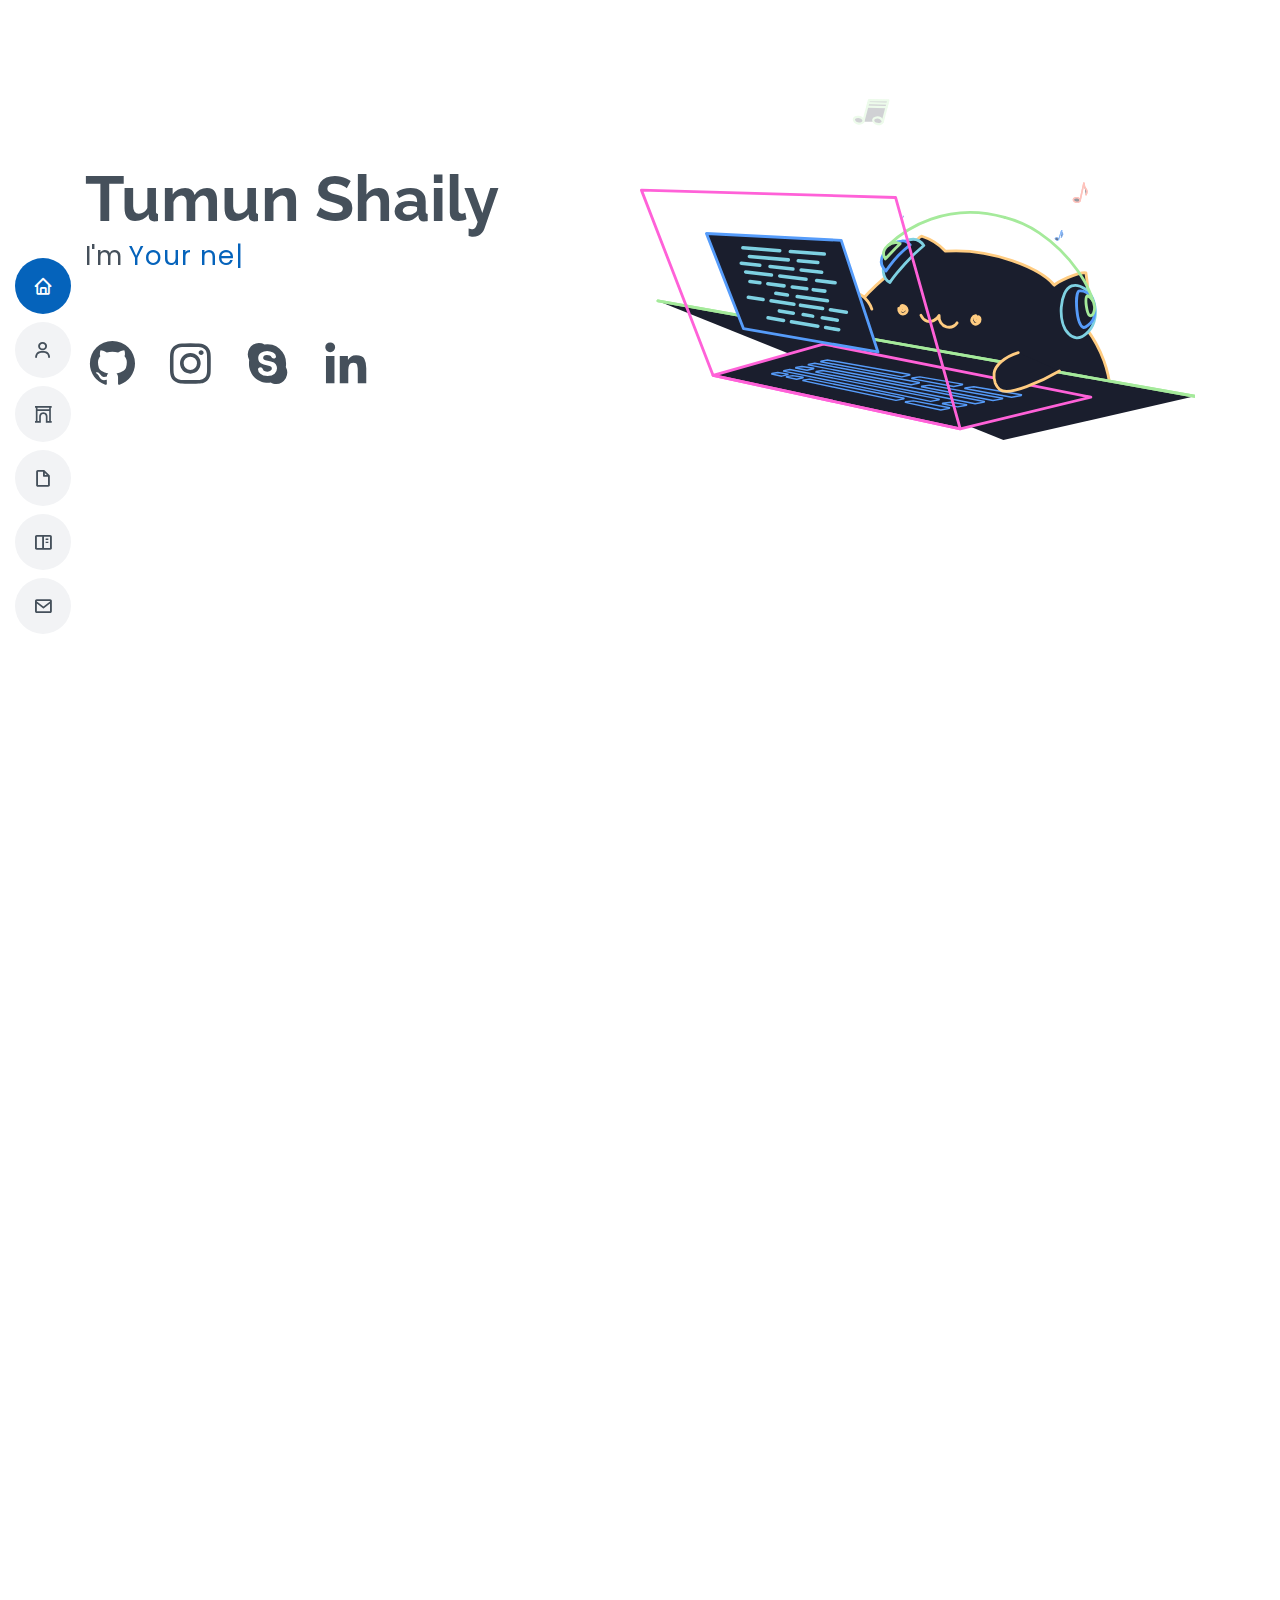
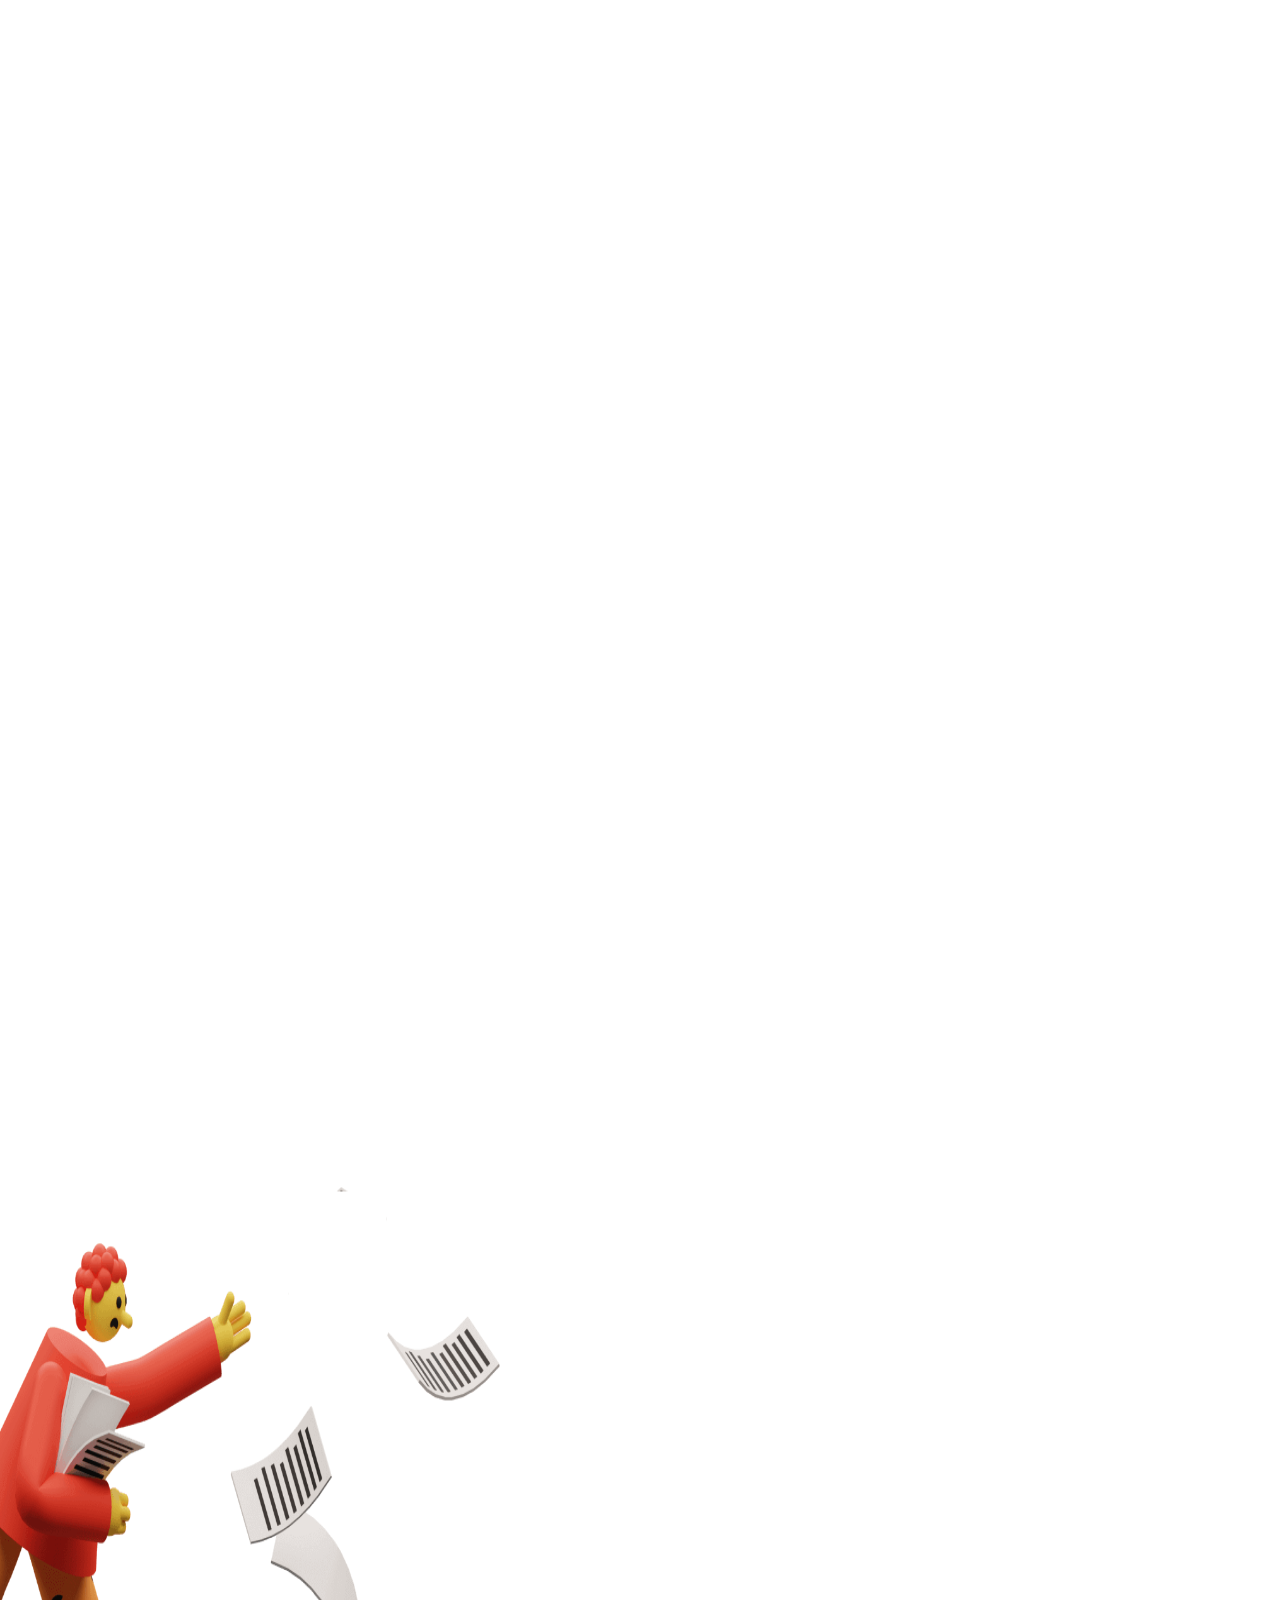
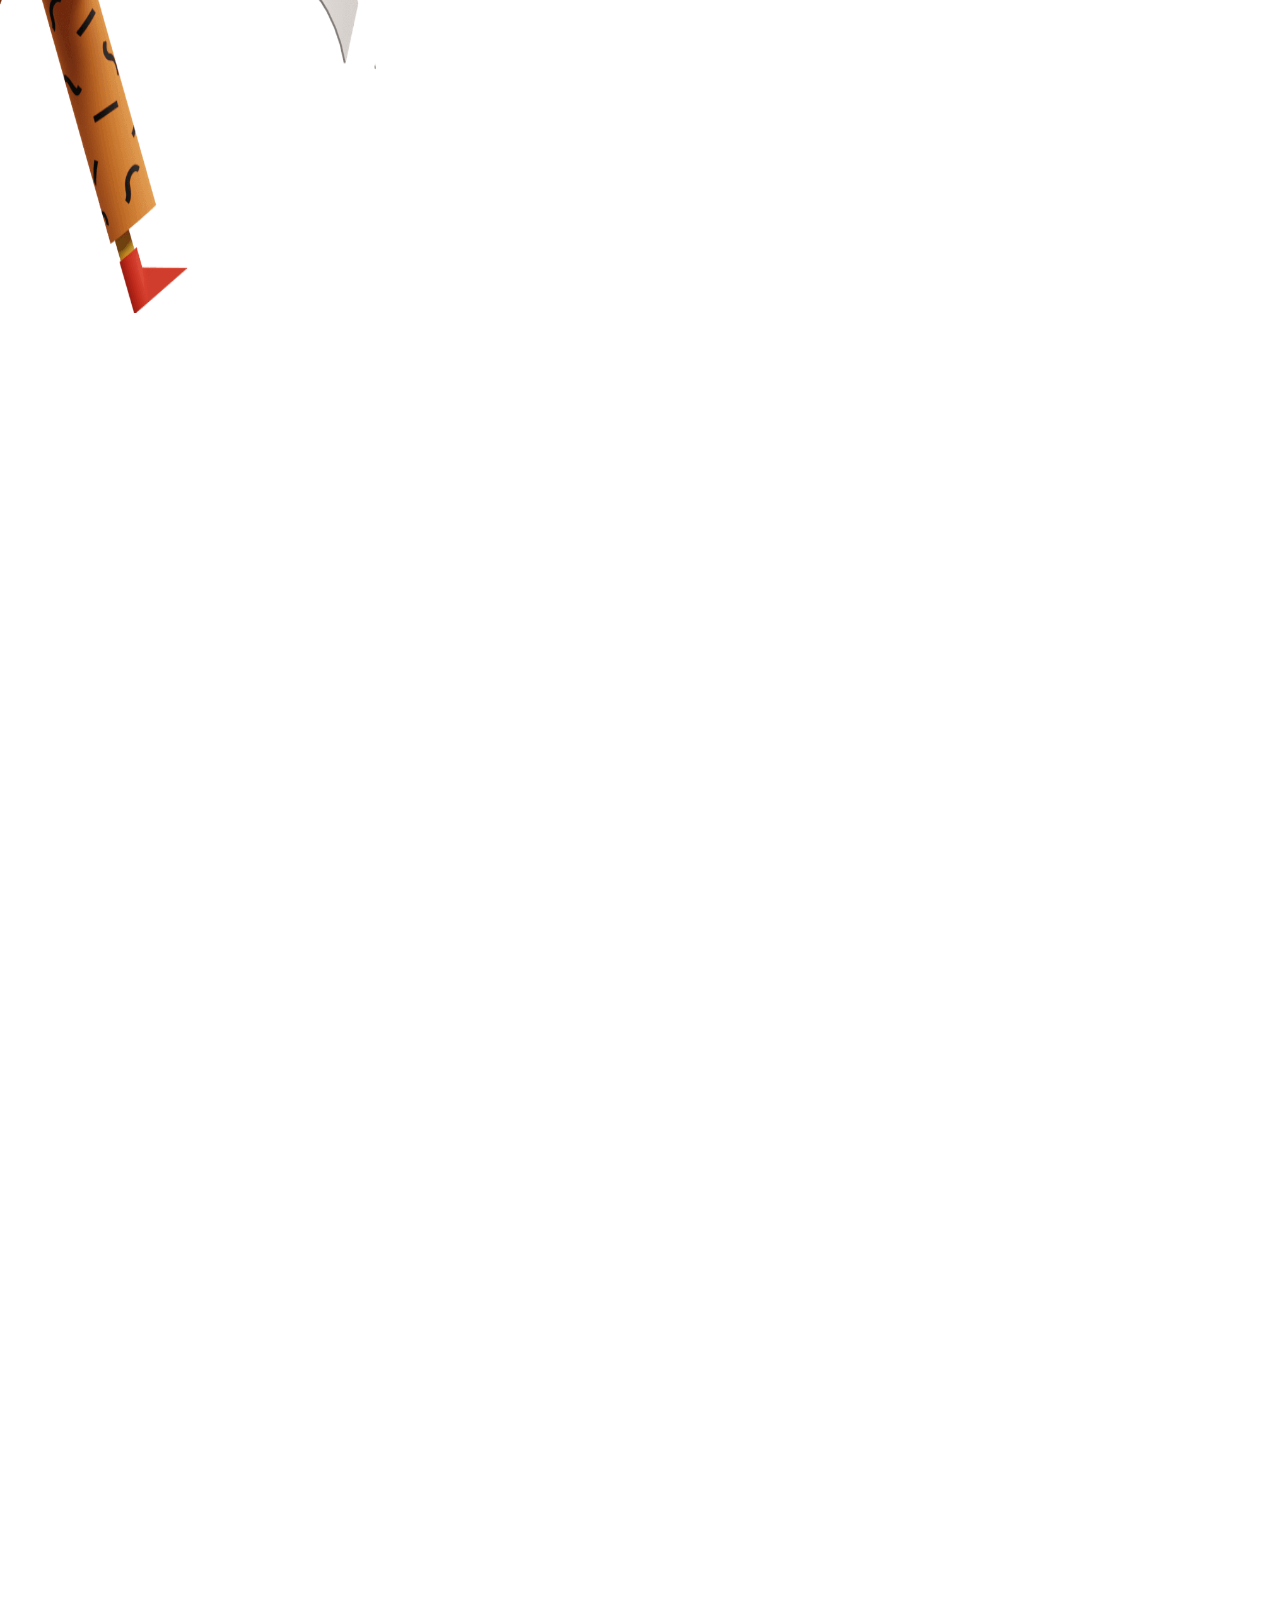
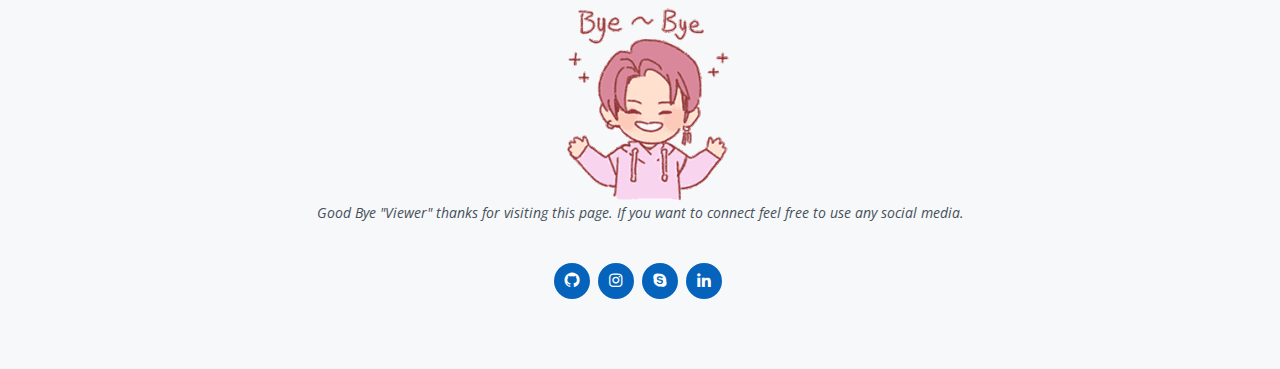
==== commit 91b56380: "Update index.html" ====
--- a/index.html
+++ b/index.html
@@ -1049,7 +1049,7 @@
               <div class="address">
                 <i class="bi bi-geo-alt"></i>
                 <h4>Location:</h4>
-                <p> House No. A206, Salarpuria Symphony, Pragathi Nagar, Bengaluru, Karnataka</p>
+                <p>Bengaluru, Karnataka</p>
               </div>
 
               <div class="email">
@@ -1057,13 +1057,6 @@
                 <h4>Email:</h4>
                 <p>Tumunshaily@gmail.com</p>
               </div>
-
-              <div class="phone">
-                <i class="bi bi-phone"></i>
-                <h4>Call:</h4>
-                <p>+91 7217602378</p>
-              </div>
-
             </div>
 
           </div>
--- a/assets/css/style.css
+++ b/assets/css/style.css
@@ -0,0 +1,2763 @@
+/* period*/
+.mobile-period{
+  display: none;
+}
+.body1 {
+  font-family: "Poppins", sans-serif;
+margin: 2.3em;
+margin-right: 13px;
+}
+
+.body1 h1 {
+  margin: 2em auto 0;
+  font: 700 3em "Poppins", sans-serif;
+  color: #f1f5f6;
+  text-align: center;
+}
+
+.body1 h5 {
+  margin: 0 auto 2em;
+  font: 400 1.3em "Poppins", sans-serif;
+  color: #f1f5f6;
+  text-align: center;
+}
+
+.body 1 a {
+  text-decoration: none;
+}
+
+aside.context {
+  text-align: center;
+  color: #fff;
+  line-height: 1.7;
+}
+aside.context a {
+  text-decoration: none;
+  color: #fff;
+  padding: 3px 0;
+  border-bottom: 1px dashed;
+}
+aside.context .explanation {
+  max-width: 700px;
+  margin: 4em auto 0;
+}
+
+
+.periodic-table {
+  display: grid;
+  grid-template-columns: repeat(9,80px);
+  grid-template-rows: repeat(4, 80px);
+  grid-gap: 10px;
+  margin: auto;
+  max-width: 1200px;
+  justify-content: center;
+}
+
+.periodic-element {
+  padding: 4px;
+  position: relative;
+  z-index: 1;
+  cursor: default;
+  transition: all 0.3s ease;
+}
+.periodic-element .periodic-element-inner {
+  background:  black;
+  padding: 10px 15px;
+  width: 100%;
+  height: 100%;
+  transition: inherit;
+}
+.periodic-element .title {
+  font: 700 24px/1.3 "Poppins", sans-serif;
+  margin: 0.1em 0 0;
+  transition: 0.8s ease 600ms;
+}
+.periodic-element .description {
+  font: 300 8px "Poppins", sans-serif;
+  margin-top: -0.2em;
+}
+.periodic-element:after {
+  z-index: 10;
+  content: attr(data-description);
+  background: #f9f8f7;
+  color: #333;
+  width: 180px;
+  position: absolute;
+  top: 80%;
+  opacity: 0;
+  transition: opacity 0.3s ease 0.3s, top 0.3s cubic-bezier(0.175, 0.885, 0.32, 1.275) 0.3s;
+  height: auto;
+  font-size: 12px;
+  line-height: 1.4;
+  padding: 10px;
+  margin: 0 0 0 -50px;
+  border-radius: 6px;
+  text-align: center;
+}
+.periodic-element:hover {
+  transform: scale(1.12);
+  z-index: 10;
+}
+.periodic-element:hover .periodic-element-inner {
+  background: transparent;
+}
+.periodic-element:hover .title,
+.periodic-element:hover .description {
+  -webkit-text-fill-color: #222;
+}
+.periodic-element:hover:after {
+  top: 105%;
+  opacity: 1;
+}
+
+a.periodic-element {
+  cursor: pointer;
+}
+
+.social-media {
+  background: linear-gradient(to bottom right,  #ff61d8 0%, #cbc634 100%);
+}
+.social-media .title,
+.social-media .description {
+  background: -webkit-linear-gradient( #ff61d8, #ff61d8);
+  -webkit-background-clip: text;
+  -webkit-text-fill-color: transparent;
+}
+
+.fun-stuff {
+  background: linear-gradient(to bottom right, #ffcc81 0%, #ffc171 100%);
+}
+.fun-stuff .title,
+.fun-stuff .description {
+  background: -webkit-linear-gradient(#ffcc81, #ffcc81);
+  -webkit-background-clip: text;
+  -webkit-text-fill-color: transparent;
+}
+
+.just-trying {
+  background: linear-gradient(to bottom right,#a5ea9b 0%, #5a88e5 100%);
+}
+.just-trying .title,
+.just-trying .description {
+  background: -webkit-linear-gradient(#a5ea9b, #a5ea9b);
+  -webkit-background-clip: text;
+  -webkit-text-fill-color: transparent;
+}
+
+.intense-work {
+  background: linear-gradient(to bottom right, #569cfa 0%, #a7df62 100%);
+}
+.intense-work .title,
+.intense-work .description {
+  background: -webkit-linear-gradient(#569cfa, #569cfa);
+  -webkit-background-clip: text;
+  -webkit-text-fill-color: transparent;
+}
+
+.legend-table {
+  padding: 15px;
+  text-align: left;
+  font-size: 15px;
+  margin: 2em auto 0;
+}
+.legend-table__marker {
+  width: 25px;
+  height: 25px;
+  margin: 5px 5px 10px;
+  display: inline-block;
+  vertical-align: middle;
+  box-shadow: 0.5px 1px rgba(0, 0, 0, 0.15);
+}
+.legend-table__text {
+  display: inline-block;
+  vertical-align: middle;
+  margin: 0 25px 5px 5px;
+  background: -webkit-linear-gradient(#ccc, #eee);
+  -webkit-background-clip: text;
+  -webkit-text-fill-color: black;
+}
+.legend-table__direction {
+  display: inline-block;
+  margin: 10px 15px 10px 10px;
+  background: -webkit-linear-gradient(#ccc, #eee);
+  -webkit-background-clip: text;
+  -webkit-text-fill-color: black;
+}
+
+.empty-spacer-1 {
+  grid-column: 3/span 4;
+  grid-row: 1;
+}
+.empty-spacer-2 {
+  grid-column: 1;
+  grid-row: 4;
+}
+h2.title_per4{
+position: relative;
+margin-left:54px; 
+margin-top: 10px;
+  font-size: 40px;
+  color: white;
+  text-shadow: .1px .1px .2px black, 0 0 8px black;
+  
+}
+
+@media screen and (max-width: 550px) {
+.body1{
+  display: none;
+
+}
+p.mp{
+  position: relative;
+  text-align: right;
+margin-left:124px; 
+margin-top: 100px;
+  font-size: 10px;
+}
+
+  }
+@media (min-width: 680px) and (max-width: 800px){
+
+p.mp{
+  position: relative;
+  text-align: right;
+margin-left:184px; 
+margin-top: 100px;
+  font-size: 20px;
+}
+
+#check{
+    margin-top: -250px;
+    width: 180px;
+    height: 200px;
+  }
+  .body1{
+  display: none;
+
+}
+
+
+
+}
+
+
+@media (min-width: 481px) and (max-width: 1024px) {
+  .body1 {
+  font-family: "Poppins", sans-serif;
+margin: 2.3em;
+margin-right: 13px;
+}
+
+.body1 h1 {
+  margin: 2em auto 0;
+  font: 700 3em "Poppins", sans-serif;
+  color: #f1f5f6;
+  text-align: center;
+}
+
+.body1 h5 {
+  margin: 0 auto 2em;
+  font: 400 1.3em "Poppins", sans-serif;
+  color: #f1f5f6;
+  text-align: center;
+}
+
+
+
+aside.context {
+  text-align: center;
+  color: #fff;
+  line-height: 1.7;
+}
+aside.context a {
+  text-decoration: none;
+  color: #fff;
+  padding: 3px 0;
+  border-bottom: 1px dashed;
+}
+aside.context .explanation {
+  max-width: 700px;
+  margin: 4em auto 0;
+}
+
+
+.periodic-table {
+  display: grid;
+  grid-template-columns: repeat(9,65px);
+  grid-template-rows: repeat(4, 65px);
+  grid-gap: 10px;
+  margin: auto;
+  max-width: 1200px;
+  justify-content: center;
+}
+
+.periodic-element {
+  padding: 4px;
+  position: relative;
+  z-index: 1;
+  cursor: default;
+  transition: all 0.3s ease;
+}
+.periodic-element .periodic-element-inner {
+  background:  black;
+  padding: 10px 15px;
+  width: 100%;
+  height: 100%;
+  transition: inherit;
+}
+.periodic-element .title {
+  font: 700 24px/1.3 "Poppins", sans-serif;
+  margin: 0.1em 0 0;
+  transition: 0.8s ease 600ms;
+}
+.periodic-element .description {
+  font: 300 8px "Poppins", sans-serif;
+  margin-top: -0.2em;
+}
+.periodic-element:after {
+  z-index: 10;
+  content: attr(data-description);
+  background: #f9f8f7;
+  color: #333;
+  width: 180px;
+  position: absolute;
+  top: 80%;
+  opacity: 0;
+  transition: opacity 0.3s ease 0.3s, top 0.3s cubic-bezier(0.175, 0.885, 0.32, 1.275) 0.3s;
+  height: auto;
+  font-size: 12px;
+  line-height: 1.4;
+  padding: 10px;
+  margin: 0 0 0 -50px;
+  border-radius: 6px;
+  text-align: center;
+}
+.periodic-element:hover {
+  transform: scale(1.12);
+  z-index: 10;
+}
+.periodic-element:hover .periodic-element-inner {
+  background: transparent;
+}
+.periodic-element:hover .title,
+.periodic-element:hover .description {
+  -webkit-text-fill-color: #222;
+}
+.periodic-element:hover:after {
+  top: 105%;
+  opacity: 1;
+}
+
+a.periodic-element {
+  cursor: pointer;
+}
+
+.social-media {
+  background: linear-gradient(to bottom right,  #33cccc 0%, #cbc634 100%);
+}
+.social-media .title,
+.social-media .description {
+  background: -webkit-linear-gradient( #33cccc, #cbc634);
+  -webkit-background-clip: text;
+  -webkit-text-fill-color: transparent;
+}
+
+.fun-stuff {
+  background: linear-gradient(to bottom right, #ff616d 0%, #ffc171 100%);
+}
+.fun-stuff .title,
+.fun-stuff .description {
+  background: -webkit-linear-gradient(#ff616d, #ffc171);
+  -webkit-background-clip: text;
+  -webkit-text-fill-color: transparent;
+}
+
+.just-trying {
+  background: linear-gradient(to bottom right, #37cfdc 0%, #5a88e5 100%);
+}
+.just-trying .title,
+.just-trying .description {
+  background: -webkit-linear-gradient(#37cfdc, #5a88e5);
+  -webkit-background-clip: text;
+  -webkit-text-fill-color: transparent;
+}
+
+.intense-work {
+  background: linear-gradient(to bottom right, #58ac30 0%, #a7df62 100%);
+}
+.intense-work .title,
+.intense-work .description {
+  background: -webkit-linear-gradient(#58ac30, #a7df62);
+  -webkit-background-clip: text;
+  -webkit-text-fill-color: transparent;
+}
+
+.legend-table {
+  padding: 15px;
+  text-align: left;
+  font-size: 15px;
+  margin: 2em auto 0;
+}
+.legend-table__marker {
+  width: 25px;
+  height: 25px;
+  margin: 5px 5px 10px;
+  display: inline-block;
+  vertical-align: middle;
+  box-shadow: 0.5px 1px rgba(0, 0, 0, 0.15);
+}
+.legend-table__text {
+  display: inline-block;
+  vertical-align: middle;
+  margin: 0 25px 5px 5px;
+  background: -webkit-linear-gradient(#ccc, #eee);
+  -webkit-background-clip: text;
+  -webkit-text-fill-color: black;
+}
+.legend-table__direction {
+  display: inline-block;
+  margin: 10px 15px 10px 10px;
+  background: -webkit-linear-gradient(#ccc, #eee);
+  -webkit-background-clip: text;
+  -webkit-text-fill-color: black;
+}
+
+.empty-spacer-1 {
+  grid-column: 3/span 4;
+  grid-row: 1;
+}
+.empty-spacer-2 {
+  grid-column: 1;
+  grid-row: 4;
+}
+h2.title_per4{
+margin-left:20px; 
+margin-top: 2px;
+  font-size: 40px;
+  color: white;
+  text-shadow: .1px .1px .2px black, 0 0 8px black;
+  
+}
+
+  }
+}
+
+
+#check2 {
+  position: absolute;
+  left: 0;
+  top: 0;
+}
+
+
+
+
+
+
+/* Perodic Title */
+
+
+
+
+
+
+
+
+/*gif*/
+.resumerow{
+  margin-left: 70px;
+  z-index: -2;
+}
+#gif1{
+ width:200px;height:100px; 
+ z-index: -2;
+}
+
+#tt{
+  width:700px;height:760px;
+  margin-top:-70px; 
+ margin-left: 0px;
+ z-index: -2;
+
+}
+@media (max-width: 450px) {
+
+
+.resumerow{
+  margin-left: 0px;
+}
+#gif1{
+ width:200px;height:100px; 
+ 
+}
+
+#tt{
+  width:500px;height:560px;
+  margin-top:360px; 
+ margin-left: -30px;
+
+
+
+}
+}
+
+
+/*Main */
+
+@media (max-width: 450px) {
+ .area1{
+    
+    background: -webkit-linear-gradient(to left, #8f94fb, #4e54c8);  
+    width: 100%;
+    height:20vh;
+    
+   
+}
+
+.drop{
+    position: absolute;
+    top: 10%;
+    width: 100%;
+    height: 100%;
+    overflow: hidden;
+}
+
+.drop li{
+    position: absolute;
+    display: block;
+    list-style: none;
+    width: 20px;
+    height: 20px;
+    background: #cee1f2;
+    animation: animate 13s linear infinite;
+    bottom: -150px;
+    
+}
+
+.drop li:nth-child(1){
+    right: 50%;
+    width: 80px;
+    height: 80px;
+    animation-delay: 0s;
+}
+
+
+.drop li:nth-child(2){
+    left: 10%;
+    width: 20px;
+    height: 20px;
+    background: #ee6568;
+    animation-delay: 2s;
+    animation-duration: 12s;
+}
+
+.drop li:nth-child(3){
+    left: 70%;
+    width: 10px;
+    height: 10px;
+    animation-delay: 4s;
+}
+
+.drop li:nth-child(4){
+    left: 40%;
+    width: 60px;
+    background: #ee6568;
+    height: 60px;
+    animation-delay: 0s;
+    animation-duration: 18s;
+}
+
+.drop li:nth-child(5){
+    left: 65%;
+    width: 20px;
+    height: 20px;
+    animation-delay: 0s;
+}
+
+.drop li:nth-child(6){
+    left: 75%;
+    width: 30px;
+    background: #ee6568;
+    height: 30px;
+    animation-delay: 3s;
+}
+
+.drop li:nth-child(7){
+    left: 35%;
+    width: 50px;
+    height: 50px;
+    animation-delay: 7s;
+}
+
+.drop li:nth-child(8){
+    left: 50%;
+    width: 25px;
+    height: 25px;
+    animation-delay: 15s;
+    animation-duration: 45s;
+}
+
+.drop li:nth-child(9){
+    left: 20%;
+    width: 25px;
+    height: 25px;
+    animation-delay: 2s;
+    animation-duration: 35s;
+}
+
+.drop li:nth-child(10){
+    left: 85%;
+    width: 50px;
+    height: 50px;
+    animation-delay: 0s;
+    animation-duration: 11s;
+}
+
+
+/* Boxes*/
+
+@import url('https://fonts.googleapis.com/css?family=Exo:400,700');
+
+
+.context {
+    width: 100%;
+    position: absolute;
+    top:50vh;
+    
+}
+
+
+.area{
+    
+    background: -webkit-linear-gradient(to left, #8f94fb, #4e54c8);  
+    width: 100%;
+    height:20vh;
+    
+   
+}
+
+
+.circles{
+    position: absolute;
+    top: 0;
+    left: 0;
+    width: 100%;
+    height: 100%;
+    overflow: hidden;
+}
+
+.circles li{
+    position: absolute;
+    display: block;
+    list-style: none;
+    width: 20px;
+    height: 20px;
+    background: #43c5d1;
+    animation: animate 25s linear infinite;
+    bottom: -150px;
+    
+}
+
+.circles li:nth-child(1){
+    left: 25%;
+    width: 80px;
+    height: 80px;
+    animation-delay: 0s;
+}
+
+
+.circles li:nth-child(2){
+    left: 10%;
+    width: 20px;
+    height: 20px;
+    animation-delay: 2s;
+    animation-duration: 12s;
+}
+
+.circles li:nth-child(3){
+    left: 70%;
+    width: 20px;
+    height: 20px;
+    animation-delay: 4s;
+}
+
+.circles li:nth-child(4){
+    left: 40%;
+    width: 60px;
+    height: 60px;
+    animation-delay: 0s;
+    animation-duration: 18s;
+}
+
+.circles li:nth-child(5){
+    left: 65%;
+    width: 20px;
+    height: 20px;
+    animation-delay: 0s;
+}
+
+.circles li:nth-child(6){
+    left: 75%;
+    width: 110px;
+    height: 110px;
+    animation-delay: 3s;
+}
+
+.circles li:nth-child(7){
+    left: 35%;
+    width: 150px;
+    height: 150px;
+    animation-delay: 7s;
+}
+
+.circles li:nth-child(8){
+    left: 50%;
+    width: 25px;
+    height: 25px;
+    animation-delay: 15s;
+    animation-duration: 45s;
+}
+
+.circles li:nth-child(9){
+    left: 20%;
+    width: 15px;
+    height: 15px;
+    animation-delay: 2s;
+    animation-duration: 35s;
+}
+
+.circles li:nth-child(10){
+    left: 85%;
+    width: 150px;
+    height: 150px;
+    animation-delay: 0s;
+    animation-duration: 11s;
+}
+
+
+
+@keyframes animate {
+
+    0%{
+        transform: translateY(0) rotate(0deg);
+        opacity: 1;
+        border-radius: 0;
+    }
+
+    100%{
+        transform: translateY(-1000px) rotate(720deg);
+        opacity: 0;
+        border-radius: 50%;
+    }
+
+}
+
+}
+
+@media (min-width: 481px) and (max-width: 1024px) {
+    .area1{
+    
+    background: -webkit-linear-gradient(to left, #8f94fb, #4e54c8);  
+    width: 100%;
+    height:20vh;
+    
+   
+}
+
+.drop{
+    position: absolute;
+    right: 40%;
+    width: 50%;
+    height: 30%;
+    overflow: hidden;
+}
+
+.drop li{
+    position: absolute;
+    display: block;
+    list-style: none;
+    width: 20px;
+    height: 20px;
+    background: #cee1f2;
+    animation: animate 13s linear infinite;
+    bottom: -150px;
+    
+}
+
+.drop li:nth-child(1){
+    right: 50%;
+    width: 80px;
+    height: 80px;
+    animation-delay: 0s;
+}
+
+
+.drop li:nth-child(2){
+    left: 10%;
+    width: 20px;
+    height: 20px;
+    background: #ee6568;
+    animation-delay: 2s;
+    animation-duration: 12s;
+}
+
+.drop li:nth-child(3){
+    left: 70%;
+    width: 10px;
+    height: 10px;
+    animation-delay: 4s;
+}
+
+.drop li:nth-child(4){
+    left: 40%;
+    width: 60px;
+    background: #ee6568;
+    height: 60px;
+    animation-delay: 0s;
+    animation-duration: 18s;
+}
+
+.drop li:nth-child(5){
+    left: 65%;
+    width: 20px;
+    height: 20px;
+    animation-delay: 0s;
+}
+
+.drop li:nth-child(6){
+    left: 75%;
+    width: 30px;
+    background: #ee6568;
+    height: 30px;
+    animation-delay: 3s;
+}
+
+.drop li:nth-child(7){
+    left: 35%;
+    width: 50px;
+    height: 50px;
+    animation-delay: 7s;
+}
+
+.drop li:nth-child(8){
+    left: 50%;
+    width: 25px;
+    height: 25px;
+    animation-delay: 15s;
+    animation-duration: 45s;
+}
+
+.drop li:nth-child(9){
+    left: 20%;
+    width: 25px;
+    height: 25px;
+    animation-delay: 2s;
+    animation-duration: 35s;
+}
+
+.drop li:nth-child(10){
+    left: 85%;
+    width: 50px;
+    height: 50px;
+    animation-delay: 0s;
+    animation-duration: 11s;
+}
+
+
+/* Boxes*/
+
+@import url('https://fonts.googleapis.com/css?family=Exo:400,700');
+
+
+.context {
+    width: 100%;
+    position: absolute;
+    top:20vh;
+    
+}
+
+
+.area{
+    
+    background: -webkit-linear-gradient(to left, #8f94fb, #4e54c8);  
+    width: 50%;
+    height:20vh;
+    
+   
+}
+
+
+.circles{
+    position: absolute;
+    top: 0;
+    left: 0;
+    width: 100%;
+    height: 100%;
+    overflow: hidden;
+}
+
+.circles li{
+    position: absolute;
+    display: block;
+    list-style: none;
+    width: 20px;
+    height: 20px;
+    background: #43c5d1;
+    animation: animate 25s linear infinite;
+    bottom: -150px;
+    
+}
+
+.circles li:nth-child(1){
+    left: 25%;
+    width: 80px;
+    height: 80px;
+    animation-delay: 0s;
+}
+
+
+.circles li:nth-child(2){
+    left: 10%;
+    width: 20px;
+    height: 20px;
+    animation-delay: 2s;
+    animation-duration: 12s;
+}
+
+.circles li:nth-child(3){
+    left: 70%;
+    width: 20px;
+    height: 20px;
+    animation-delay: 4s;
+}
+
+.circles li:nth-child(4){
+    left: 40%;
+    width: 60px;
+    height: 60px;
+    animation-delay: 0s;
+    animation-duration: 18s;
+}
+
+.circles li:nth-child(5){
+    left: 65%;
+    width: 20px;
+    height: 20px;
+    animation-delay: 0s;
+}
+
+.circles li:nth-child(6){
+    left: 75%;
+    width: 110px;
+    height: 110px;
+    animation-delay: 3s;
+}
+
+.circles li:nth-child(7){
+    left: 35%;
+    width: 150px;
+    height: 150px;
+    animation-delay: 7s;
+}
+
+.circles li:nth-child(8){
+    left: 50%;
+    width: 25px;
+    height: 25px;
+    animation-delay: 15s;
+    animation-duration: 45s;
+}
+
+.circles li:nth-child(9){
+    left: 20%;
+    width: 15px;
+    height: 15px;
+    animation-delay: 2s;
+    animation-duration: 35s;
+}
+
+.circles li:nth-child(10){
+    left: 85%;
+    width: 150px;
+    height: 150px;
+    animation-delay: 0s;
+    animation-duration: 11s;
+}
+
+
+
+@keyframes animate {
+
+    0%{
+        transform: translateY(0) rotate(0deg);
+        opacity: 1;
+        border-radius: 0;
+    }
+
+    100%{
+        transform: translateY(-1000px) rotate(720deg);
+        opacity: 0;
+        border-radius: 50%;
+    }
+
+}
+
+}
+@media (min-width: 1025px) {
+    .area1{
+    
+    background: -webkit-linear-gradient(to left, #8f94fb, #4e54c8);  
+    width: 100%;
+    height:20vh;
+    
+   
+}
+
+.drop{
+    position: absolute;
+    top: 10%;
+    right: 40%;
+    width: 50%;
+    height: 100%;
+    overflow: hidden;
+}
+
+.drop li{
+    position: absolute;
+    display: block;
+    list-style: none;
+    width: 20px;
+    height: 20px;
+    background: #cee1f2;
+    animation: animate 13s linear infinite;
+    bottom: -150px;
+    
+}
+
+.drop li:nth-child(1){
+    right: 50%;
+    width: 80px;
+    height: 80px;
+    animation-delay: 0s;
+}
+
+
+.drop li:nth-child(2){
+    left: 10%;
+    width: 20px;
+    height: 20px;
+    background: #ee6568;
+    animation-delay: 2s;
+    animation-duration: 12s;
+}
+
+.drop li:nth-child(3){
+    left: 70%;
+    width: 10px;
+    height: 10px;
+    animation-delay: 4s;
+}
+
+.drop li:nth-child(4){
+    left: 40%;
+    width: 60px;
+    background: #ee6568;
+    height: 60px;
+    animation-delay: 0s;
+    animation-duration: 18s;
+}
+
+.drop li:nth-child(5){
+    left: 65%;
+    width: 20px;
+    height: 20px;
+    animation-delay: 0s;
+}
+
+.drop li:nth-child(6){
+    left: 75%;
+    width: 30px;
+    background: #ee6568;
+    height: 30px;
+    animation-delay: 3s;
+}
+
+.drop li:nth-child(7){
+    left: 35%;
+    width: 50px;
+    height: 50px;
+    animation-delay: 7s;
+}
+
+.drop li:nth-child(8){
+    left: 50%;
+    width: 25px;
+    height: 25px;
+    animation-delay: 15s;
+    animation-duration: 45s;
+}
+
+.drop li:nth-child(9){
+    left: 20%;
+    width: 25px;
+    height: 25px;
+    animation-delay: 2s;
+    animation-duration: 35s;
+}
+
+.drop li:nth-child(10){
+    left: 85%;
+    width: 50px;
+    height: 50px;
+    animation-delay: 0s;
+    animation-duration: 11s;
+}
+
+
+/* Boxes*/
+
+@import url('https://fonts.googleapis.com/css?family=Exo:400,700');
+
+
+.context {
+    width: 100%;
+    position: absolute;
+    top:50vh;
+    
+}
+
+
+.area{
+    
+    background: -webkit-linear-gradient(to left, #8f94fb, #4e54c8);  
+    width: 50%;
+    height:20vh;
+    
+   
+}
+
+
+.circles{
+    position: absolute;
+    top: 0;
+    left: 0;
+    width: 100%;
+    height: 100%;
+    overflow: hidden;
+}
+
+.circles li{
+    position: absolute;
+    display: block;
+    list-style: none;
+    width: 20px;
+    height: 20px;
+    background: #43c5d1;
+    animation: animate 25s linear infinite;
+    bottom: -150px;
+    
+}
+
+.circles li:nth-child(1){
+    left: 25%;
+    width: 80px;
+    height: 80px;
+    animation-delay: 0s;
+}
+
+
+.circles li:nth-child(2){
+    left: 10%;
+    width: 20px;
+    height: 20px;
+    animation-delay: 2s;
+    animation-duration: 12s;
+}
+
+.circles li:nth-child(3){
+    left: 70%;
+    width: 20px;
+    height: 20px;
+    animation-delay: 4s;
+}
+
+.circles li:nth-child(4){
+    left: 40%;
+    width: 60px;
+    height: 60px;
+    animation-delay: 0s;
+    animation-duration: 18s;
+}
+
+.circles li:nth-child(5){
+    left: 65%;
+    width: 20px;
+    height: 20px;
+    animation-delay: 0s;
+}
+
+.circles li:nth-child(6){
+    left: 75%;
+    width: 110px;
+    height: 110px;
+    animation-delay: 3s;
+}
+
+.circles li:nth-child(7){
+    left: 35%;
+    width: 150px;
+    height: 150px;
+    animation-delay: 7s;
+}
+
+.circles li:nth-child(8){
+    left: 50%;
+    width: 25px;
+    height: 25px;
+    animation-delay: 15s;
+    animation-duration: 45s;
+}
+
+.circles li:nth-child(9){
+    left: 20%;
+    width: 15px;
+    height: 15px;
+    animation-delay: 2s;
+    animation-duration: 35s;
+}
+
+.circles li:nth-child(10){
+    left: 85%;
+    width: 150px;
+    height: 150px;
+    animation-delay: 0s;
+    animation-duration: 11s;
+}
+
+
+
+@keyframes animate {
+
+    0%{
+        transform: translateY(0) rotate(0deg);
+        opacity: 1;
+        border-radius: 0;
+    }
+
+    100%{
+        transform: translateY(-1000px) rotate(720deg);
+        opacity: 0;
+        border-radius: 50%;
+    }
+
+}
+
+}
+
+
+/*--------------------------------------------------------------
+# General
+--------------------------------------------------------------*/
+body {
+  font-family: "Open Sans", sans-serif;
+  color: #272829;
+}
+
+
+/*--------------------------------------------------------------
+# Bird
+--------------------------------------------------------------*/
+.origami svg {
+  height: 20vh;
+}
+
+.origami {
+  position: absolute;
+  top: 0%;
+  left: 80%;
+  transform: translate(-50%, -50%);
+}
+@media (max-width: 430px) {
+  .origami svg {
+  height: 14vh;
+}
+
+.origami {
+  position: absolute;
+  top: 0%;
+  left: 83%;
+  transform: translate(-50%, -50%);
+}
+}
+
+@media only screen and (max-width: 1100px) and ( min-width: 500px) {
+  .origami svg {
+  height: 13vh;
+}
+
+.origami {
+  position: absolute;
+  top: 0%;
+  left: 73%;
+  transform: translate(-50%, -50%);
+}
+}
+
+
+/*--------------------------------------------------------------
+# MY photo
+--------------------------------------------------------------*/
+@media (max-width: 500px){
+  .periodic-table{
+    display: none;
+  }
+  #check{
+    margin-top: -180px;
+    width: 120px;
+    height: 200px;
+  }
+#check img:first-child::before {
+    /* filter: url(filters.svg#grayscale); Firefox 3.5+ */
+      filter: gray; /* IE5+ */
+      -webkit-filter: grayscale(1); /* Webkit Nightlies & Chrome Canary */
+    }
+#check img:first-child{
+    /* filter: url(filters.svg#grayscale); Firefox 3.5+ */
+      filter: gray; /* IE5+ */
+      -webkit-filter: grayscale(1); /* Webkit Nightlies & Chrome Canary */
+      -webkit-transition: all .8s ease-in-out;  
+    }
+
+    #check img:first-child:hover{
+    filter: none;
+      -webkit-filter: grayscale(0);
+      -webkit-transform: scale(1.06);
+    }
+}
+@media (min-width: 1030px){
+#check img:first-child::before {
+    /* filter: url(filters.svg#grayscale); Firefox 3.5+ */
+      filter: gray; /* IE5+ */
+      -webkit-filter: grayscale(1); /* Webkit Nightlies & Chrome Canary */
+    }
+#check img:first-child{
+    /* filter: url(filters.svg#grayscale); Firefox 3.5+ */
+      filter: gray; /* IE5+ */
+      -webkit-filter: grayscale(1); /* Webkit Nightlies & Chrome Canary */
+      -webkit-transition: all .8s ease-in-out;  
+    }
+
+    #check img:first-child:hover{
+    filter: none;
+      -webkit-filter: grayscale(0);
+      -webkit-transform: scale(1.06);
+    }
+}
+
+/*--------------------------------------------------------------
+# General
+--------------------------------------------------------------*/
+a {
+  color: #0563bb;
+  text-decoration: none;
+}
+
+a:hover {
+  color: #067ded;
+  text-decoration: none;
+}
+
+h1, h2, h3, h4, h5, h6 {
+  font-family: "Raleway", sans-serif;
+}
+.blink_me {
+  animation: blinker 2s linear infinite;
+}
+
+@keyframes blinker {
+  50% {
+    opacity: 0;
+  }
+}
+
+.softaa{
+   margin-top: 80px;
+}
+
+/*  Cube  */
+
+.cube {
+    position: relative;
+    overflow: hidden;
+    padding-left: 2%;
+}
+
+@media(max-width: 500px){
+  .cube {
+    position: relative;
+    overflow: hidden;
+    margin-left: -90px;
+    height: 200px;
+    margin-top:50px 
+}
+}
+
+
+serif;
+  font-size: 100%;
+  color: #333333;
+  padding: 1rem;
+}
+
+
+
+.download {
+  display: inline-flex;
+  flex-direction: column;
+  border: 2px solid #333333;
+  padding: 1rem;
+  font-size: 2rem;
+  line-height: 2.5rem;
+}
+
+.download__link {
+  display: flex;
+  flex-direction: column;
+  justify-content: center;
+  align-items: center;
+  align-content: center;
+  width: 100%;
+  color: #333333;
+  outline: none;
+  text-decoration: none;
+}
+.download__link:hover,
+.download__link:focus,
+.download__link:active {
+  outline: 1px solid transparent;
+  text-decoration: underline;
+}
+
+.download__icon {
+  display: block;
+  width: 4rem;
+  height: 4rem;
+  margin: -4rem auto 0.25rem auto;
+  padding: 1rem;
+  background-color: #ffffff;
+}
+
+.download__title {
+  display: block;
+  text-align: center;
+  color: #333333;
+  text-decoration: none;
+}
+
+.download__filesize {
+  display: inline-block;
+}
+.download__filedate {
+  display: inline-block;
+}
+.download__additional-info {
+  display: block;
+  width: 100%;
+  font-size: 1.25rem;
+  line-height: 1.5rem;
+  color: #666666;
+  text-align: center;
+}
+
+abbr {
+  position: relative;
+  outline: none;
+  padding-bottom: 2px;
+}
+
+@keyframes TOOLTIP {
+  from {
+    margin-top: 0;
+    background-color: rgba(0,0,0,0);
+  }
+  to {
+    margin-top: 2.25rem;
+    background-color: rgba(0,0,0,1);
+  }
+}
+@keyframes ARROW {
+  from {
+    margin-top: 0;
+    background-color: rgba(0,0,0,0);
+  }
+  to {
+    margin-top: 2rem;
+    background-color: rgba(0,0,0,1);
+  }
+}
+
+abbr::after {
+  position: absolute;
+  display: block;
+  top: 0;
+  left: 50%;
+  transform: translateX(-50%);
+  z-index: 1;
+  margin-top: 2.25rem;
+  padding: 0.5rem;
+  font-size: 0.75rem;
+  color: #ffffff;
+  text-align: center;
+  background-color: #000000;
+  animation: TOOLTIP 0.1s ease-out 1;
+}
+abbr::before {
+  position: absolute;
+  bottom: 0;
+  top: 0;
+  left: 50%;
+  right: 0;
+  transform: translateX(-50%);
+  width: 1rem;
+  height: 1rem;
+  margin: 2rem 0 0 -0.5rem;
+  transform: rotate(45deg);
+  background-color: #000000;
+  animation: ARROW 0.1s ease-out 1;
+}
+abbr[tabindex]:hover,
+abbr[tabindex]:focus {
+  padding-bottom: 0;
+  border-bottom: 2px solid #000000;
+}
+abbr[tabindex]:hover::after,
+abbr[tabindex]:focus::after{
+  content: attr(title);
+}
+abbr[tabindex]:hover::before,
+abbr[tabindex]:focus::before {
+  content: "";
+}
+
+@media print {
+  abbr::after {
+    content: " (" attr(title) ") ";
+  }
+}
+
+small {
+  display: block;
+} 
+
+.hide {
+  display: none;
+}
+
+
+/*--------------------------------------------------------------
+# Back to top button
+--------------------------------------------------------------*/
+.back-to-top {
+  position: fixed;
+  visibility: hidden;
+  opacity: 0;
+  right: 15px;
+  bottom: 15px;
+  z-index: 996;
+  background: #0563bb;
+  width: 40px;
+  height: 40px;
+  border-radius: 50px;
+  transition: all 0.4s;
+}
+
+.back-to-top i {
+  font-size: 28px;
+  color: #fff;
+  line-height: 0;
+}
+
+.back-to-top:hover {
+  background: #0678e3;
+  color: #fff;
+}
+
+.back-to-top.active {
+  visibility: visible;
+  opacity: 1;
+}
+
+/*--------------------------------------------------------------
+# Preloader
+--------------------------------------------------------------*/
+
+
+/*--------------------------------------------------------------
+# Disable aos animation delay on mobile devices
+--------------------------------------------------------------*/
+@media screen and (max-width: 768px) {
+  [data-aos-delay] {
+    transition-delay: 0 !important;
+  }
+}
+
+/*--------------------------------------------------------------
+# Header
+--------------------------------------------------------------*/
+#header {
+  position: fixed;
+  top: 0;
+  left: 0;
+  bottom: 0;
+  z-index: 9997;
+  transition: all 0.5s;
+  padding: 15px;
+  overflow-y: auto;
+}
+
+@media (max-width: 992px) {
+  #header {
+    width: 300px;
+    background: #fff;
+    border-right: 1px solid #e6e9ec;
+    left: -300px;
+  }
+}
+
+@media (min-width: 992px) {
+  #main {
+    margin-left: 100px;
+  }
+}
+
+/*--------------------------------------------------------------
+# Navigation Menu
+--------------------------------------------------------------*/
+/**
+* Desktop Navigation 
+*/
+.nav-menu {
+  padding: 0;
+  display: block;
+}
+
+.nav-menu * {
+  margin: 0;
+  padding: 0;
+  list-style: none;
+}
+
+.nav-menu > ul > li {
+  position: relative;
+  white-space: nowrap;
+}
+
+.nav-menu a {
+  display: flex;
+  align-items: center;
+  color: #45505b;
+  padding: 10px 18px;
+  margin-bottom: 8px;
+  transition: 0.3s;
+  font-size: 15px;
+  border-radius: 50px;
+  background: #f2f3f5;
+  height: 56px;
+  width: 100%;
+  overflow: hidden;
+  transition: 0.3s;
+}
+
+.nav-menu a i {
+  font-size: 20px;
+}
+
+.nav-menu a span {
+  padding: 0 5px 0 7px;
+  color: #45505b;
+}
+
+@media (min-width: 992px) {
+  .nav-menu a {
+    width: 56px;
+  }
+  .nav-menu a span {
+    display: none;
+    color: #fff;
+  }
+}
+
+.nav-menu a:hover, .nav-menu .active, .nav-menu li:hover > a {
+  color: #fff;
+  background: #0563bb;
+}
+
+.nav-menu a:hover span, .nav-menu .active span, .nav-menu li:hover > a span {
+  color: #fff;
+}
+
+.nav-menu a:hover, .nav-menu li:hover > a {
+  width: 100%;
+  color: #fff;
+}
+
+.nav-menu a:hover span, .nav-menu li:hover > a span {
+  display: block;
+}
+
+/**
+* Mobile Navigation 
+*/
+.mobile-nav-toggle {
+  position: fixed;
+  right: 10px;
+  top: 10px;
+  z-index: 9998;
+  border: 0;
+  background: none;
+  font-size: 28px;
+  transition: all 0.4s;
+  outline: none !important;
+  line-height: 0;
+  cursor: pointer;
+  border-radius: 50px;
+  padding: 5px;
+}
+
+.mobile-nav-toggle i {
+  color: #45505b;
+}
+
+.mobile-nav-active {
+  overflow: hidden;
+}
+
+.mobile-nav-active #header {
+  left: 0;
+}
+
+.mobile-nav-active .mobile-nav-toggle {
+  color: #fff;
+  background-color: #0563bb;
+}
+
+/*--------------------------------------------------------------
+# Hero Section
+--------------------------------------------------------------*/
+
+@media (max-width: 480px) {
+    .combine {
+        width: 100%;
+        height: 50%;
+        margin-top: 90%;
+    }
+  #hero {
+  width: 100%;
+  height: 80vh;
+  position: relative;
+}
+#hero h1 {
+  margin-top: 60px;
+  font-size: 44px;
+  font-weight: 700;
+  line-height: 56px;
+  color: #45505b;
+}
+
+#hero p {
+  color: #45505b;
+  margin: 15px 0 0 0;
+  font-size: 26px;
+  font-family: "Poppins", sans-serif;
+}
+
+#hero p span {
+  color: #0563bb;
+  letter-spacing: 1px;
+}
+
+#hero .social-links {
+  margin-top: 30px;
+}
+
+#hero .social-links a {
+  font-size: 24px;
+  display: inline-block;
+  color: #45505b;
+  line-height: 1;
+  margin-right: 20px;
+  transition: 0.3s;
+}
+
+#hero .social-links a:hover {
+  color: #0563bb;
+}
+
+  
+}
+@media (min-width: 481px) and (max-width: 1025px) {
+    #hero {
+      
+      width: 100%;
+  height: 80vh;
+  position: relative;
+        
+  }
+ 
+  #hero h1 {
+      margin-top: 60px;
+  font-size: 44px;
+  font-weight: 700;
+  line-height: 56px;
+  color: #45505b;
+  }
+  #hero p {
+    margin-top: 10px;
+    font-size: 20px;
+    line-height: 24px;
+  }
+
+  #hero h1 {
+  margin: 15px 0 0 0;
+  font-size: 64px;
+  font-weight: 700;
+  line-height: 56px;
+  color: #45505b;
+}
+
+#hero p {
+  color: #45505b;
+  margin: 15px 0 0 0;
+  font-size: 26px;
+  font-family: "Poppins", sans-serif;
+}
+
+#hero p span {
+  color: #0563bb;
+  letter-spacing: 1px;
+}
+
+#hero .social-links {
+  margin-top: 30px;
+}
+
+#hero .social-links a {
+  font-size: 24px;
+  display: inline-block;
+  color: #45505b;
+  line-height: 1;
+  margin-right: 20px;
+  transition: 0.3s;
+}
+
+#hero .social-links a:hover {
+  color: #0563bb;
+}
+
+}
+
+   
+
+@media (min-width: 1025px) {
+    .combine {
+        width: 100%;
+        height: 50%;
+        margin-top: 10%;
+    }
+    #hero {
+     
+        width: 100%;
+        height: 100%;
+       
+    }
+        #hero h1 {
+            margin: 10px 10px 10px 0;
+            font-size: 64px;
+            font-weight: 700;
+            line-height: 56px;
+            color: #45505b;
+        }
+
+#hero p {
+  color: #45505b;
+  margin: 0px 0 0 0;
+  font-size: 26px;
+  font-family: "Poppins", sans-serif;
+}
+
+#hero p span {
+  color: #0563bb;
+  letter-spacing: 1px;
+}
+
+#hero .social-links {
+  margin-top: 60px;
+}
+
+#hero .social-links a {
+  font-size: 54px;
+  display: inline-block;
+  color: #45505b;
+  line-height: 1;
+  margin-right: 20px;
+  transition: 0.3s;
+}
+
+#hero .social-links a:hover {
+  color: #0563bb;
+}
+
+}
+
+
+
+
+
+/* Project-title*/
+
+
+ 
+  
+
+
+
+
+
+/*--------------------------------------------------------------
+# Sections General
+--------------------------------------------------------------*/
+section {
+  padding: 60px 0;
+  overflow: hidden;
+}
+
+.section-title {
+  text-align: center;
+  padding-bottom: 30px;
+}
+
+.section-title h2 {
+  font-size: 32px;
+  font-weight: bold;
+  text-transform: uppercase;
+  margin-bottom: 20px;
+  padding-bottom: 20px;
+  position: relative;
+  color: #45505b;
+}
+
+.section-title h2::before {
+  content: '';
+  position: absolute;
+  display: block;
+  width: 120px;
+  height: 1px;
+  background: #ddd;
+  bottom: 1px;
+  left: calc(50% - 60px);
+}
+
+.section-title h2::after {
+  content: '';
+  position: absolute;
+  display: block;
+  width: 40px;
+  height: 3px;
+  background: #0563bb;
+  bottom: 0;
+  left: calc(50% - 20px);
+}
+
+.section-title p {
+  margin-bottom: 0;
+}
+
+/*--------------------------------------------------------------
+# About
+--------------------------------------------------------------*/
+.about .content h3 {
+  font-weight: 700;
+  font-size: 26px;
+  color: #728394;
+}
+
+
+
+/*--------------------------------------------------------------
+# Facts
+--------------------------------------------------------------*/
+.facts .count-box {
+  padding: 30px 30px 25px 30px;
+  margin-top: 30px;
+  width: 100%;
+  position: relative;
+  text-align: center;
+  background: #fff;
+}
+
+.facts .count-box i {
+  position: absolute;
+  top: -25px;
+  left: 50%;
+  transform: translateX(-50%);
+  font-size: 24px;
+  background: #0563bb;
+  color: #fff;
+  border-radius: 50px;
+  display: inline-flex;
+  align-items: center;
+  justify-content: center;
+  width: 48px;
+  height: 48px;
+}
+
+.facts .count-box span {
+  font-size: 36px;
+  display: block;
+  font-weight: 600;
+  color: #011426;
+}
+
+.facts .count-box p {
+  padding: 0;
+  margin: 0;
+  font-family: "Raleway", sans-serif;
+  font-size: 14px;
+}
+
+/*--------------------------------------------------------------
+# Akills
+--------------------------------------------------------------*/
+.skills .progress {
+  height: 60px;
+  display: block;
+  background: none;
+  border-radius: 0;
+}
+
+.skills .progress .skill {
+  padding: 10px 0;
+  margin: 0;
+  text-transform: uppercase;
+  display: block;
+  font-weight: 600;
+  font-family: "Poppins", sans-serif;
+  color: #45505b;
+}
+
+.skills .progress .skill .val {
+  float: right;
+  font-style: normal;
+}
+
+.skills .progress-bar-wrap {
+  background: #f2f3f5;
+}
+
+.skills .progress-bar {
+  width: 1px;
+  height: 10px;
+  transition: .9s;
+  background-color: #0563bb;
+}
+
+/*--------------------------------------------------------------
+# Resume
+--------------------------------------------------------------*/
+
+
+
+
+
+
+
+.resume .resume-title {
+  font-size: 26px;
+  font-weight: 700;
+  margin-top: 20px;
+  margin-bottom: 20px;
+  color: #45505b;
+}
+
+.resume .resume-item {
+  padding: 0 0 20px 20px;
+  margin-top: -2px;
+  border-left: 2px solid #0563bb;
+  position: relative;
+}
+
+.resume .resume-item h4 {
+  line-height: 18px;
+  font-size: 18px;
+  font-weight: 600;
+  text-transform: uppercase;
+  font-family: "Poppins", sans-serif;
+  color: #0563bb;
+  margin-bottom: 10px;
+}
+
+.resume .resume-item h5 {
+  font-size: 16px;
+  background: #f7f8f9;
+  padding: 5px 15px;
+  display: inline-block;
+  font-weight: 600;
+  margin-bottom: 10px;
+}
+
+.resume .resume-item ul {
+  padding-left: 20px;
+}
+
+.resume .resume-item ul li {
+  padding-bottom: 10px;
+}
+
+.resume .resume-item:last-child {
+  padding-bottom: 0;
+}
+
+.resume .resume-item::before {
+  content: "";
+  position: absolute;
+  width: 16px;
+  height: 16px;
+  border-radius: 50px;
+  left: -9px;
+  top: 0;
+  background: #fff;
+  border: 2px solid #0563bb;
+}
+
+/*--------------------------------------------------------------
+# Project
+--------------------------------------------------------------*/
+.Project .Project-item {
+  margin-bottom: 30px;
+}
+
+.Project #Project-flters {
+  padding: 0;
+  margin: 0 auto 25px auto;
+  list-style: none;
+  text-align: center;
+  background: #fff;
+  border-radius: 50px;
+  padding: 2px 15px;
+}
+
+.Project #Project-flters li {
+  cursor: pointer;
+  display: inline-block;
+  padding: 10px 15px;
+  font-size: 14px;
+  font-weight: 600;
+  line-height: 1;
+  text-transform: uppercase;
+  color: #272829;
+  margin-bottom: 5px;
+  transition: all 0.3s ease-in-out;
+}
+
+.Project #Project-flters li:hover, .Project #Project-flters li.filter-active {
+  color: #0563bb;
+}
+
+.Project #Project-flters li:last-child {
+  margin-right: 0;
+}
+
+.Project .Project-wrap {
+  transition: 0.3s;
+  position: relative;
+  overflow: hidden;
+  z-index: 1;
+  background: rgba(69, 80, 91, 0.8);
+}
+
+.Project .Project-wrap::before {
+  content: "";
+  background: rgba(255, 255, 255, 0.7);
+  position: absolute;
+  left: 30px;
+  right: 30px;
+  top: 30px;
+  bottom: 30px;
+  transition: all ease-in-out 0.3s;
+  z-index: 2;
+  opacity: 0;
+}
+
+.Project .Project-wrap .Project-info {
+  opacity: 0;
+  position: absolute;
+  top: 0;
+  left: 0;
+  right: 0;
+  bottom: 0;
+  text-align: center;
+  z-index: 3;
+  transition: all ease-in-out 0.3s;
+  display: flex;
+  flex-direction: column;
+  justify-content: center;
+  align-items: center;
+}
+
+.Project .Project-wrap .Project-info::before {
+  display: block;
+  content: "";
+  width: 48px;
+  height: 48px;
+  position: absolute;
+  top: 35px;
+  left: 35px;
+  border-top: 3px solid #d7dce1;
+  border-left: 3px solid #d7dce1;
+  transition: all 0.5s ease 0s;
+  z-index: 9994;
+}
+
+.Project .Project-wrap .Project-info::after {
+  display: block;
+  content: "";
+  width: 48px;
+  height: 48px;
+  position: absolute;
+  bottom: 35px;
+  right: 35px;
+  border-bottom: 3px solid #d7dce1;
+  border-right: 3px solid #d7dce1;
+  transition: all 0.5s ease 0s;
+  z-index: 9994;
+}
+
+.Project .Project-wrap .Project-info h4 {
+  font-size: 20px;
+  color: #45505b;
+  font-weight: 600;
+}
+
+.Project .Project-wrap .Project-info p {
+  color: #45505b;
+  font-size: 14px;
+  text-transform: uppercase;
+  padding: 0;
+  margin: 0;
+}
+
+.Project .Project-wrap .Project-links {
+  text-align: center;
+  z-index: 4;
+}
+
+.Project .Project-wrap .Project-links a {
+  color: #45505b;
+  margin: 0 2px;
+  font-size: 28px;
+  display: inline-block;
+  transition: 0.3s;
+}
+
+.Project .Project-wrap .Project-links a:hover {
+  color: #148af9;
+}
+
+.Project .Project-wrap:hover::before {
+  top: 0;
+  left: 0;
+  right: 0;
+  bottom: 0;
+  opacity: 1;
+}
+
+.Project .Project-wrap:hover .Project-info {
+  opacity: 1;
+}
+
+.Project .Project-wrap:hover .Project-info::before {
+  top: 15px;
+  left: 15px;
+}
+
+.Project .Project-wrap:hover .Project-info::after {
+  bottom: 15px;
+  right: 15px;
+}
+
+/*--------------------------------------------------------------
+# Project Details
+--------------------------------------------------------------*/
+.Project-details {
+  padding-top: 40px;
+}
+
+.Project-details .Project-details-slider img {
+  width: 100%;
+}
+
+.Project-details .Project-details-slider .swiper-pagination {
+  margin-top: 20px;
+  position: relative;
+}
+
+.Project-details .Project-details-slider .swiper-pagination .swiper-pagination-bullet {
+  width: 12px;
+  height: 12px;
+  background-color: #fff;
+  opacity: 1;
+  border: 1px solid #0563bb;
+}
+
+.Project-details .Project-details-slider .swiper-pagination .swiper-pagination-bullet-active {
+  background-color: #0563bb;
+}
+
+.Project-details .Project-info {
+  padding: 30px;
+  box-shadow: 0px 0 30px rgba(69, 80, 91, 0.08);
+}
+
+.Project-details .Project-info h3 {
+  font-size: 22px;
+  font-weight: 700;
+  margin-bottom: 20px;
+  padding-bottom: 20px;
+  border-bottom: 1px solid #eee;
+}
+
+.Project-details .Project-info ul {
+  list-style: none;
+  padding: 0;
+  font-size: 15px;
+}
+
+.Project-details .Project-info ul li + li {
+  margin-top: 10px;
+}
+
+.Project-details .Project-description {
+  padding-top: 30px;
+}
+
+.Project-details .Project-description h2 {
+  font-size: 26px;
+  font-weight: 700;
+  margin-bottom: 20px;
+}
+
+.Project-details .Project-description p {
+  padding: 0;
+}
+
+/*--------------------------------------------------------------
+# Certificates
+--------------------------------------------------------------*/
+.Certificates .icon-box {
+  text-align: center;
+  padding: 70px 20px 80px 20px;
+  transition: all ease-in-out 0.3s;
+  background: #fff;
+  box-shadow: 0px 5px 90px 0px rgba(110, 123, 131, 0.05);
+}
+
+.Certificates .icon-box .icon {
+  margin: 0 auto;
+  width: 100px;
+  height: 100px;
+  display: flex;
+  align-items: center;
+  justify-content: center;
+  transition: ease-in-out 0.3s;
+  position: relative;
+}
+
+.Certificates .icon-box .icon i {
+  font-size: 36px;
+  transition: 0.5s;
+  position: relative;
+}
+
+.Certificates .icon-box .icon svg {
+  position: absolute;
+  top: 0;
+  left: 0;
+}
+
+.Certificates .icon-box .icon svg path {
+  transition: 0.5s;
+  fill: #f5f5f5;
+}
+
+.Certificates .icon-box h4 {
+  font-weight: 600;
+  margin: 10px 0 15px 0;
+  font-size: 22px;
+}
+
+.Certificates .icon-box h4 a {
+  color: #45505b;
+  transition: ease-in-out 0.3s;
+}
+
+.Certificates .icon-box p {
+  line-height: 24px;
+  font-size: 14px;
+  margin-bottom: 0;
+}
+
+.Certificates .icon-box:hover {
+  border-color: #fff;
+  box-shadow: 0px 0 35px 0 rgba(0, 0, 0, 0.08);
+}
+
+.Certificates .iconbox-blue i {
+  color: #47aeff;
+}
+
+.Certificates .iconbox-blue:hover .icon i {
+  color: #fff;
+}
+
+.Certificates .iconbox-blue:hover .icon path {
+  fill: #47aeff;
+}
+
+.Certificates .iconbox-orange i {
+  color: #ffa76e;
+}
+
+.Certificates .iconbox-orange:hover .icon i {
+  color: #fff;
+}
+
+.Certificates .iconbox-orange:hover .icon path {
+  fill: #ffa76e;
+}
+
+.Certificates .iconbox-pink i {
+  color: #e80368;
+}
+
+.Certificates .iconbox-pink:hover .icon i {
+  color: #fff;
+}
+
+.Certificates .iconbox-pink:hover .icon path {
+  fill: #e80368;
+}
+
+.Certificates .iconbox-yellow i {
+  color: #ffbb2c;
+}
+
+.Certificates .iconbox-yellow:hover .icon i {
+  color: #fff;
+}
+
+.Certificates .iconbox-yellow:hover .icon path {
+  fill: #ffbb2c;
+}
+
+.Certificates .iconbox-red i {
+  color: #ff5828;
+}
+
+.Certificates .iconbox-red:hover .icon i {
+  color: #fff;
+}
+
+.Certificates .iconbox-red:hover .icon path {
+  fill: #ff5828;
+}
+
+.Certificates .iconbox-teal i {
+  color: #11dbcf;
+}
+
+.Certificates .iconbox-teal:hover .icon i {
+  color: #fff;
+}
+
+.Certificates .iconbox-teal:hover .icon path {
+  fill: #11dbcf;
+}
+
+/*--------------------------------------------------------------
+# Testimonials
+--------------------------------------------------------------*/
+.testimonials .section-header {
+  margin-bottom: 40px;
+}
+
+.testimonials .testimonial-item {
+  text-align: center;
+}
+
+.testimonials .testimonial-item .testimonial-img {
+  width: 120px;
+  border-radius: 50%;
+  border: 4px solid #fff;
+  margin: 0 auto;
+}
+
+.testimonials .testimonial-item h3 {
+  font-size: 20px;
+  font-weight: bold;
+  margin: 10px 0 5px 0;
+  color: #111;
+}
+
+.testimonials .testimonial-item h4 {
+  font-size: 14px;
+  color: #999;
+  margin: 0 0 15px 0;
+}
+
+.testimonials .testimonial-item .quote-icon-left, .testimonials .testimonial-item .quote-icon-right {
+  color: #90c8fc;
+  font-size: 26px;
+}
+
+.testimonials .testimonial-item .quote-icon-left {
+  display: inline-block;
+  left: -5px;
+  position: relative;
+}
+
+.testimonials .testimonial-item .quote-icon-right {
+  display: inline-block;
+  right: -5px;
+  position: relative;
+  top: 10px;
+}
+
+.testimonials .testimonial-item p {
+  font-style: italic;
+  margin: 0 auto 15px auto;
+}
+
+.testimonials .swiper-pagination {
+  margin-top: 20px;
+  position: relative;
+}
+
+.testimonials .swiper-pagination .swiper-pagination-bullet {
+  width: 12px;
+  height: 12px;
+  background-color: #fff;
+  opacity: 1;
+  border: 1px solid #0563bb;
+}
+
+.testimonials .swiper-pagination .swiper-pagination-bullet-active {
+  background-color: #0563bb;
+}
+
+@media (min-width: 992px) {
+  .testimonials .testimonial-item p {
+    width: 80%;
+  }
+}
+
+/*--------------------------------------------------------------
+# Contact
+--------------------------------------------------------------*/
+.contact .info {
+  width: 100%;
+  background: #fff;
+}
+
+.contact .info i {
+  font-size: 20px;
+  color: #0563bb;
+  float: left;
+  width: 44px;
+  height: 44px;
+  background: #eef7ff;
+  display: flex;
+  justify-content: center;
+  align-items: center;
+  border-radius: 50px;
+  transition: all 0.3s ease-in-out;
+}
+
+.contact .info h4 {
+  padding: 0 0 0 60px;
+  font-size: 22px;
+  font-weight: 600;
+  margin-bottom: 5px;
+  color: #45505b;
+}
+
+.contact .info p {
+  padding: 0 0 0 60px;
+  margin-bottom: 0;
+  font-size: 14px;
+  color: #728394;
+}
+
+.contact .info .email, .contact .info .phone {
+  margin-top: 40px;
+}
+
+.contact .info .email:hover i, .contact .info .address:hover i, .contact .info .phone:hover i {
+  background: #0563bb;
+  color: #fff;
+}
+
+.contact .php-email-form {
+  width: 100%;
+  background: #fff;
+}
+
+.contact .php-email-form .form-group {
+  padding-bottom: 8px;
+}
+
+.contact .php-email-form .error-message {
+  display: none;
+  color: #fff;
+  background: #ed3c0d;
+  text-align: left;
+  padding: 15px;
+  font-weight: 600;
+}
+
+.contact .php-email-form .error-message br + br {
+  margin-top: 25px;
+}
+
+.contact .php-email-form .sent-message {
+  display: none;
+  color: #fff;
+  background: #18d26e;
+  text-align: center;
+  padding: 15px;
+  font-weight: 600;
+}
+
+.contact .php-email-form .loading {
+  display: none;
+  background: #fff;
+  text-align: center;
+  padding: 15px;
+}
+
+.contact .php-email-form .loading:before {
+  content: "";
+  display: inline-block;
+  border-radius: 50%;
+  width: 24px;
+  height: 24px;
+  margin: 0 10px -6px 0;
+  border: 3px solid #18d26e;
+  border-top-color: #eee;
+  -webkit-animation: animate-loading 1s linear infinite;
+  animation: animate-loading 1s linear infinite;
+}
+
+.contact .php-email-form input, .contact .php-email-form textarea {
+  border-radius: 4px;
+  box-shadow: none;
+  font-size: 14px;
+}
+
+.contact .php-email-form input {
+  height: 44px;
+}
+
+.contact .php-email-form textarea {
+  padding: 10px 12px;
+}
+
+.contact .php-email-form button[type="submit"] {
+  background: #0563bb;
+  border: 0;
+  padding: 10px 35px;
+  color: #fff;
+  transition: 0.4s;
+  border-radius: 50px;
+}
+
+.contact .php-email-form button[type="submit"]:hover {
+  background: #0678e3;
+}
+
+@-webkit-keyframes animate-loading {
+  0% {
+    transform: rotate(0deg);
+  }
+  100% {
+    transform: rotate(360deg);
+  }
+}
+
+@keyframes animate-loading {
+  0% {
+    transform: rotate(0deg);
+  }
+  100% {
+    transform: rotate(360deg);
+  }
+}
+
+/*--------------------------------------------------------------
+# Footer
+--------------------------------------------------------------*/
+#footer {
+  background: #f7f8f9;
+  color: #45505b;
+  font-size: 14px;
+  text-align: center;
+  padding: 30px 0;
+}
+
+#footer h3 {
+  font-size: 36px;
+  font-weight: 700;
+  position: relative;
+  font-family: "Poppins", sans-serif;
+  padding: 0;
+  margin: 0 0 15px 0;
+}
+
+#footer p {
+  font-size: 15;
+  font-style: italic;
+  padding: 0;
+  margin: 0 0 40px 0;
+}
+
+#footer .social-links {
+  margin: 0 0 40px 0;
+}
+
+#footer .social-links a {
+  font-size: 18px;
+  display: inline-block;
+  background: #0563bb;
+  color: #fff;
+  line-height: 1;
+  padding: 8px 0;
+  margin-right: 4px;
+  border-radius: 50%;
+  text-align: center;
+  width: 36px;
+  height: 36px;
+  transition: 0.3s;
+}
+
+#footer .social-links a:hover {
+  background: #0678e3;
+  color: #fff;
+  text-decoration: none;
+}
+
+#footer .copyright {
+  margin: 0 0 5px 0;
+}
+
+#footer .credits {
+  font-size: 13px;
+}
--- a/assets/css/cat.css
+++ b/assets/css/cat.css
@@ -0,0 +1,203 @@
+:root {
+  --bg: #1a1e2d;
+  --green: #a5ea9b;
+  --pink: #ff61d8;
+  --blue: #569cfa;
+  --orange: #ffcc81;
+  --cyan: #7ed1e2;
+}
+@media (min-width: 1025px) {
+.test{
+  position: relative;
+  height: 100vh;
+  width: 80vw;
+  background: var(--bg);
+  display: flex;
+  overflow: hidden;
+}
+    .catmain {
+        position: relative;
+        transform: translate(100%, -70%);
+        height: 50%;
+        width: 50%;
+    }
+
+#bongo-cat {
+  fill: var(--bg);
+  stroke-linecap: round;
+  stroke-linejoin: round;
+  stroke-width: 4;
+  height:60%;
+}
+#bongo-cat .laptop-cover,
+#bongo-cat .headphone .band {
+  fill: none;
+}
+#bongo-cat .paw, #bongo-cat .head {
+  stroke: var(--orange);
+}
+#bongo-cat .laptop-keyboard {
+  stroke-width: 2;
+}
+#bongo-cat .terminal-code {
+  stroke-width: 5;
+}
+#bongo-cat .music .note,
+#bongo-cat .laptop-base,
+#bongo-cat .laptop-cover,
+#bongo-cat .paw .pads {
+  stroke: var(--pink);
+}
+#bongo-cat .table line,
+#bongo-cat .headphone .band,
+#bongo-cat .headphone .speaker path:nth-child(3) {
+  stroke: var(--green);
+}
+#bongo-cat .terminal-frame,
+#bongo-cat .laptop-keyboard,
+#bongo-cat .headphone .speaker path:nth-child(2) {
+  stroke: var(--blue);
+}
+#bongo-cat .terminal-code,
+#bongo-cat .headphone .speaker path:first-child {
+  stroke: var(--cyan);
+}
+}
+
+
+@media (min-width: 481px) and (max-width: 1025px) {
+.catmain{
+   margin-left: 300px;
+   margin-top: -130px;
+}
+.test{
+  position: absolute;
+  height: 100vh;
+  width: 100vw;
+  background: var(--bg);
+  display: flex;
+  overflow: hidden;
+}
+
+.container1 {
+  
+  width: 50vw;
+  height: 50vh;
+}
+.container1 svg {
+  height: 150%;
+  width: 150%;
+  overflow: hidden;
+}
+
+#bongo-cat {
+  fill: var(--bg);
+  stroke-linecap: round;
+  stroke-linejoin: round;
+  stroke-width: 4;
+}
+#bongo-cat .laptop-cover,
+#bongo-cat .headphone .band {
+  fill: none;
+}
+#bongo-cat .paw, #bongo-cat .head {
+  stroke: var(--orange);
+}
+#bongo-cat .laptop-keyboard {
+  stroke-width: 2;
+}
+#bongo-cat .terminal-code {
+  stroke-width: 5;
+}
+#bongo-cat .music .note,
+#bongo-cat .laptop-base,
+#bongo-cat .laptop-cover,
+#bongo-cat .paw .pads {
+  stroke: var(--pink);
+}
+#bongo-cat .table line,
+#bongo-cat .headphone .band,
+#bongo-cat .headphone .speaker path:nth-child(3) {
+  stroke: var(--green);
+}
+#bongo-cat .terminal-frame,
+#bongo-cat .laptop-keyboard,
+#bongo-cat .headphone .speaker path:nth-child(2) {
+  stroke: var(--blue);
+}
+#bongo-cat .terminal-code,
+#bongo-cat .headphone .speaker path:first-child {
+  stroke: var(--cyan);
+}
+
+
+}
+
+@media (max-width: 481px) {
+  .catmain{
+   margin-left:90px ;
+   margin-top: -200px;
+}
+.test{
+  position: absolute;
+  height: 100vh;
+  width: 100vw;
+  background: var(--bg);
+  display: flex;
+  overflow: hidden;
+}
+
+.container1 {
+  
+  width: 80vw;
+  height: 80vh;
+}
+.container1 svg {
+  height: 100%;
+  width: 100%;
+  overflow: visible;
+}
+
+#bongo-cat {
+  fill: var(--bg);
+  stroke-linecap: round;
+  stroke-linejoin: round;
+  stroke-width: 4;
+}
+#bongo-cat .laptop-cover,
+#bongo-cat .headphone .band {
+  fill: none;
+}
+#bongo-cat .paw, #bongo-cat .head {
+  stroke: var(--orange);
+}
+#bongo-cat .laptop-keyboard {
+  stroke-width: 2;
+}
+#bongo-cat .terminal-code {
+  stroke-width: 5;
+}
+#bongo-cat .music .note,
+#bongo-cat .laptop-base,
+#bongo-cat .laptop-cover,
+#bongo-cat .paw .pads {
+  stroke: var(--pink);
+}
+#bongo-cat .table line,
+#bongo-cat .headphone .band,
+#bongo-cat .headphone .speaker path:nth-child(3) {
+  stroke: var(--green);
+}
+#bongo-cat .terminal-frame,
+#bongo-cat .laptop-keyboard,
+#bongo-cat .headphone .speaker path:nth-child(2) {
+  stroke: var(--blue);
+}
+#bongo-cat .terminal-code,
+#bongo-cat .headphone .speaker path:first-child {
+  stroke: var(--cyan);
+}
+
+
+
+}
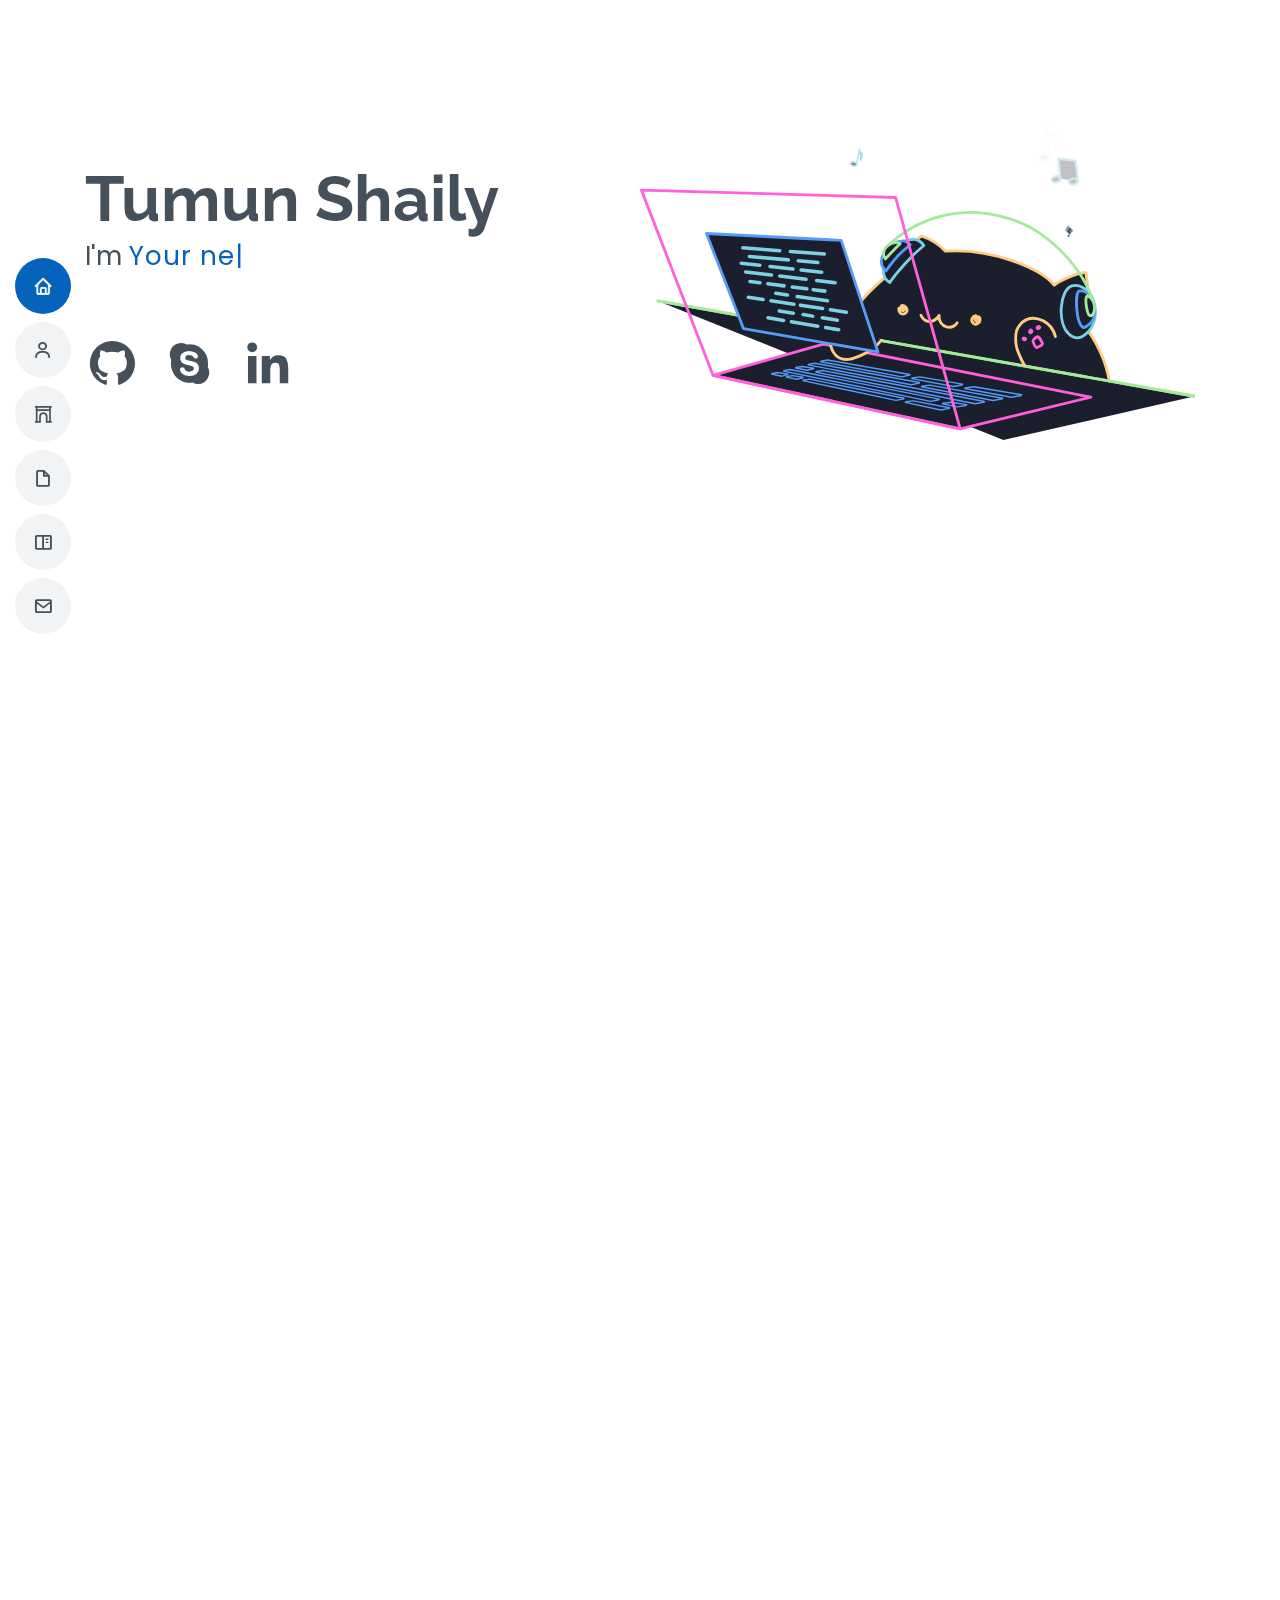
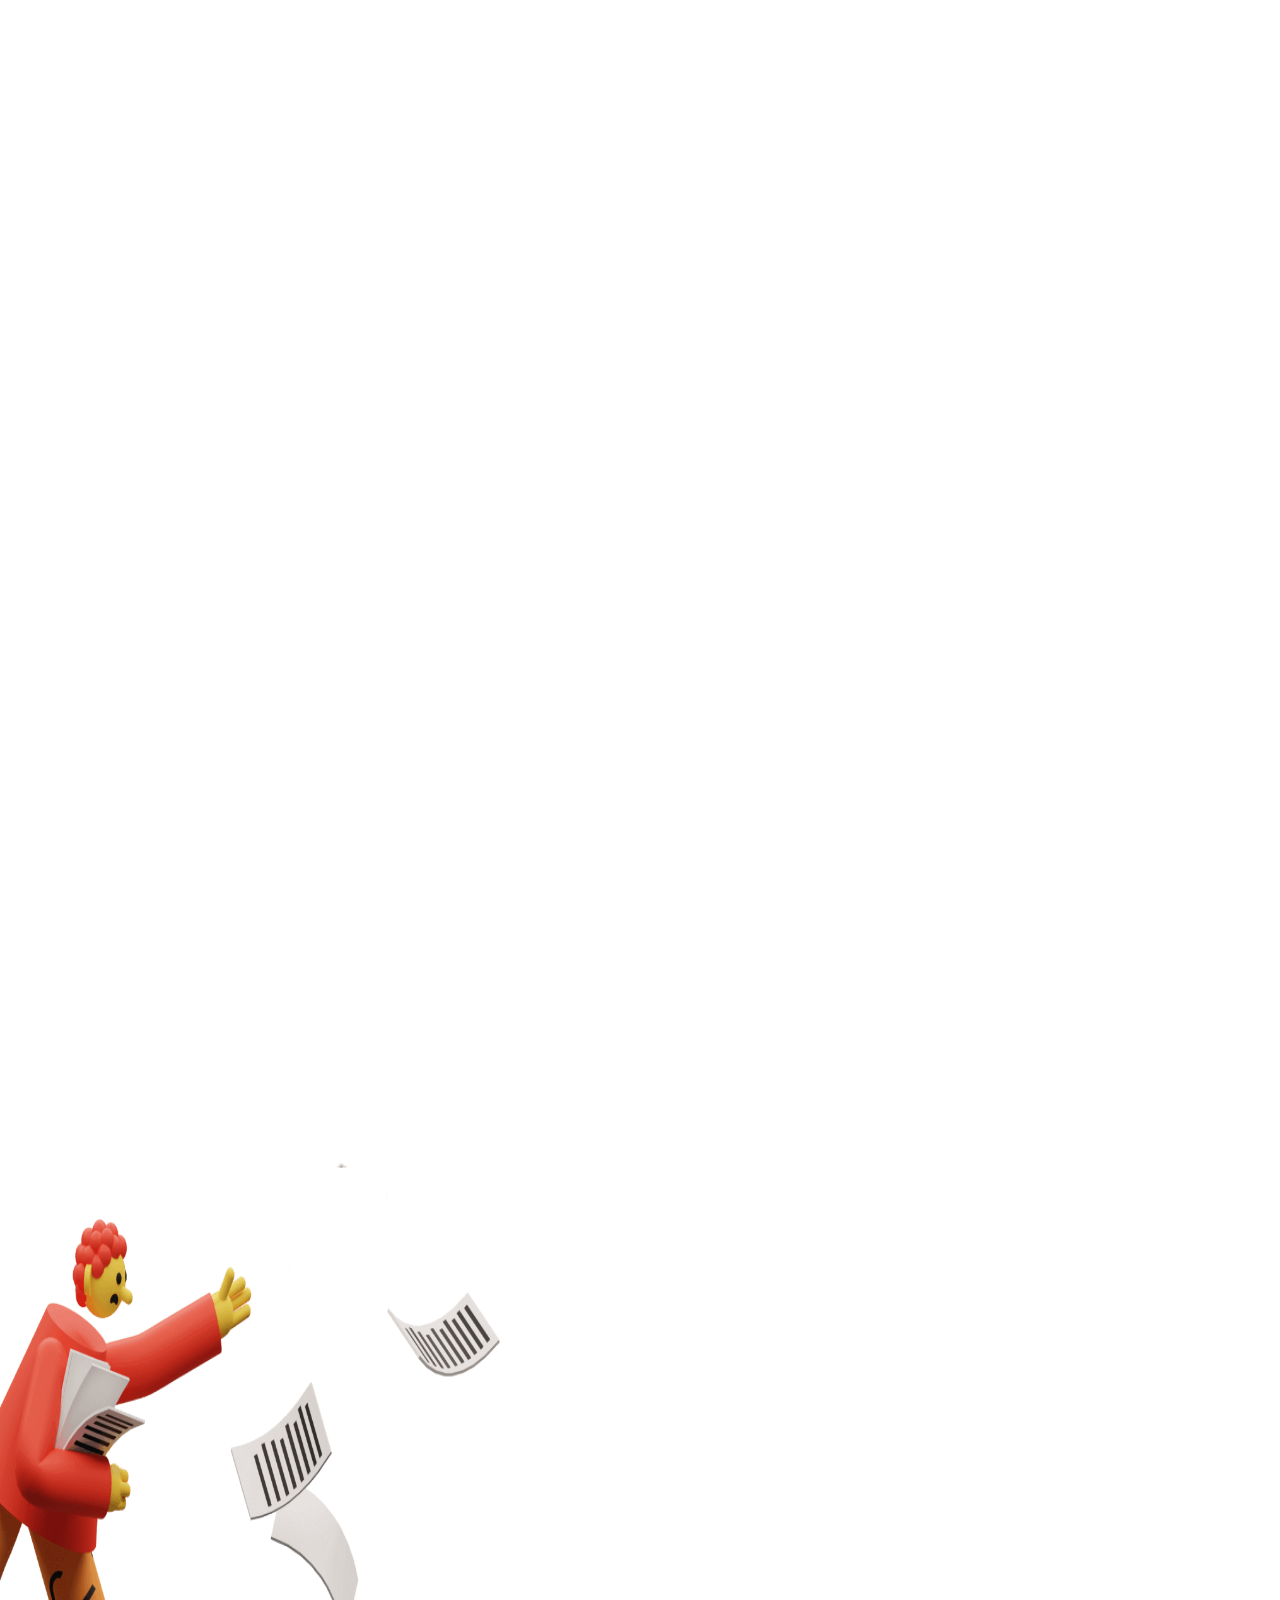
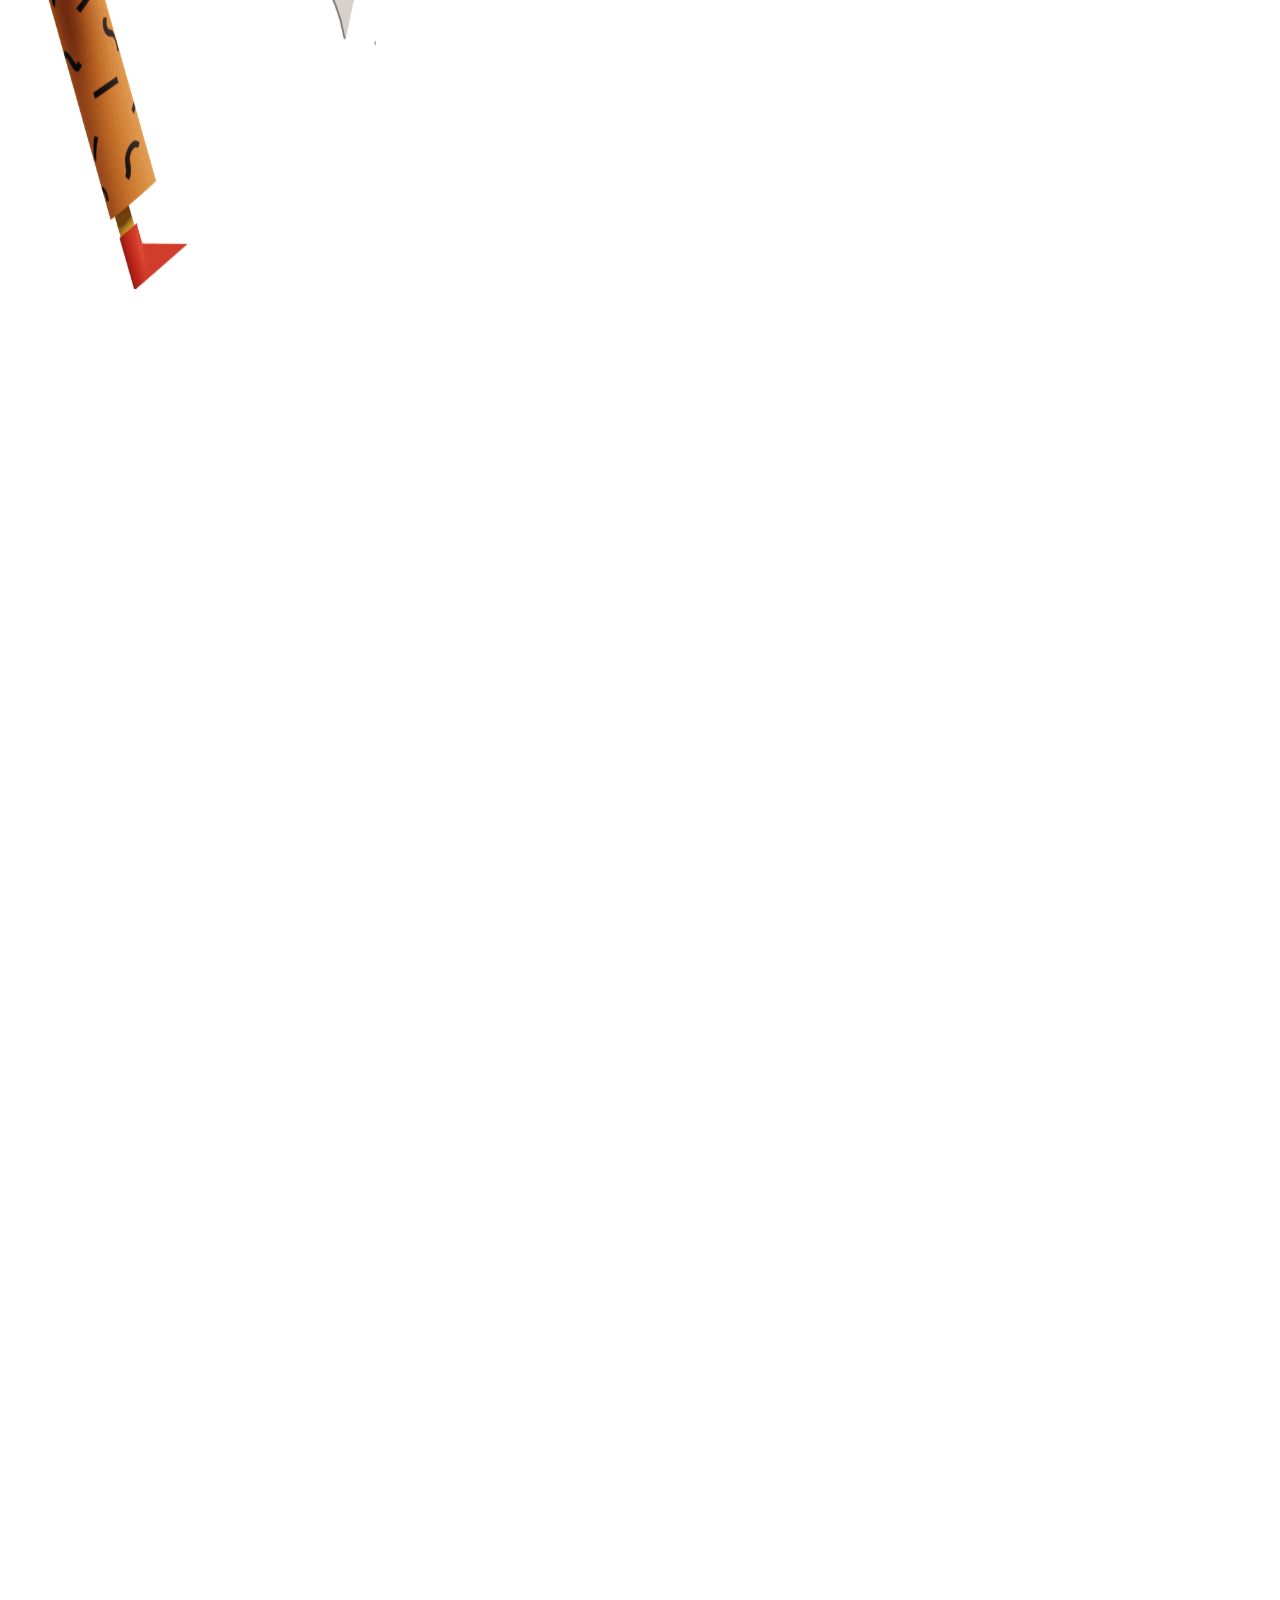
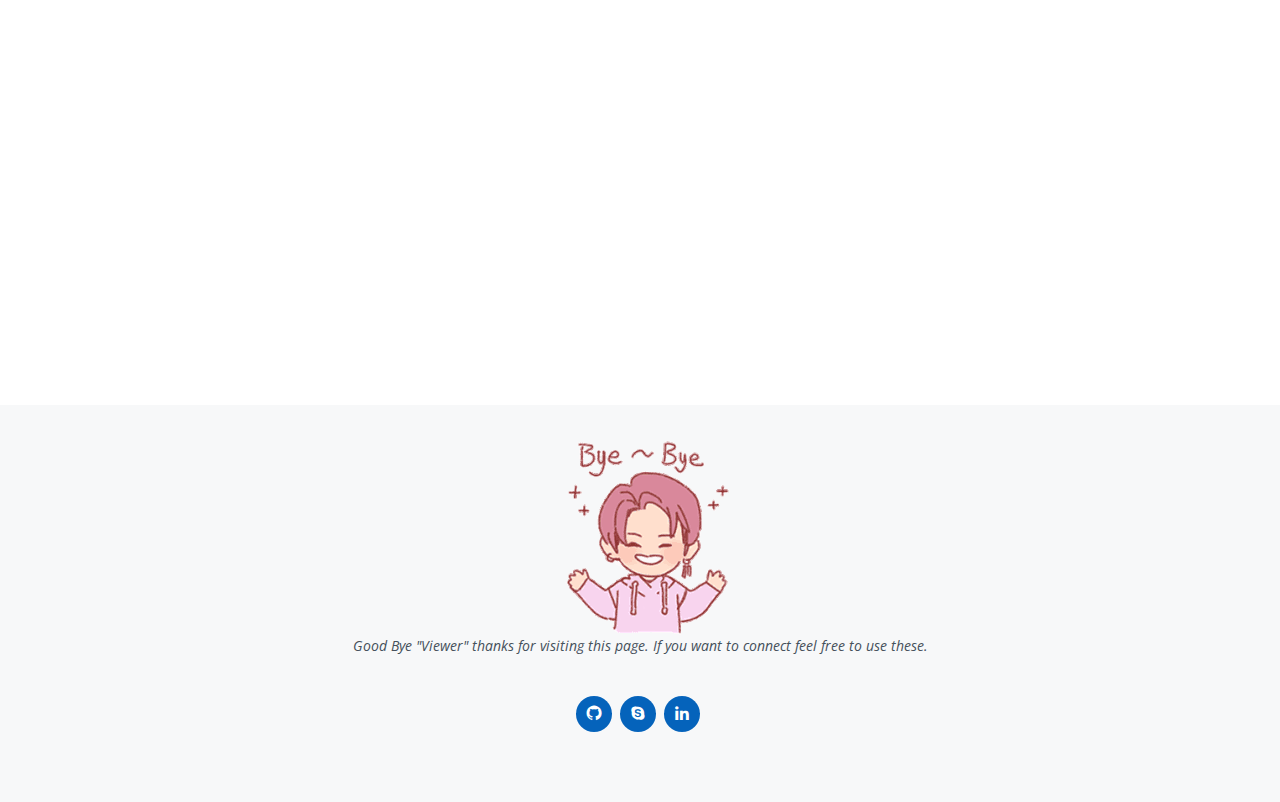
==== commit 8b6e476f: "update" ====
--- a/index.html
+++ b/index.html
@@ -59,13 +59,14 @@
 
   <!-- ======= Hero Section ======= -->
   <section id="hero" class="d-flex flex-column justify-content-center">
+    <div class="bg-gradient"></div>
       <div class="container" data-aos="zoom-in" data-aos-delay="100">
+       
           <div class="combine">
               <h1>Tumun Shaily</h1>
-              <p>I'm <span class="typed" data-typed-items="Your next HIRE,a Coder, a Developer "></span></p>
+              <p>I'm <span class="typed" data-typed-items="Your next HIRE,a software engineer, a Full-Stack developer "></span></p>
               <div class="social-links">
                   <a href="https://github.com/tumunshaily" class="twitter"><i class="bx bxl-github"></i></a>
-                  <a href="https://www.instagram.com/tumunshaily/" class="instagram"><i class="bx bxl-instagram"></i></a>
                   <a href="https://join.skype.com/invite/khgQHOBdBhXp" class="google-plus"><i class="bx bxl-skype"></i></a>
                   <a href="https://www.linkedin.com/in/tumun-shaily-6004743a/" class="linkedin"><i class="bx bxl-linkedin"></i></a>
               </div>
@@ -361,7 +362,7 @@
       <div class="title">Sp</div>
       <div class="description">Spotify</div>
     </div>
-  </div><a class="periodic-element social-media" data-description="If you say something witty, it's going on my Twitter 🐦" >
+  </div><a class="periodic-element social-media" data-description="A place to post my most technical thoughts 🐦" >
     <div class="periodic-element-inner key" data-note="G5">
       <div class="title">Tw</div>
       <div class="description">Twitter</div>
@@ -637,7 +638,7 @@
   <script  src="assets/js/bird.js"></script>
 </div>
           
-          <p>I have developed these skills from real-world projects. Because of my curiosity, I have learned lots of different technologies and frameworks. I have mentioned most of my skills below. Time and learning never stops.</p>
+          <p>I have developed these skills working on production codebases. I have mentioned most of my skills below. Time and learning never stops.</p>
         </div>
       
 
@@ -648,86 +649,85 @@
         <div class="row skills-content">
 
           <div class="col-lg-6">
-
             <div class="progress">
-              <span class="skill">HTML <i class="val">100%</i></span>
-              <div class="progress-bar-wrap">
-                <div class="progress-bar" role="progressbar" aria-valuenow="100" aria-valuemin="0" aria-valuemax="100"></div>
-              </div>
-            </div>
-
-            <div class="progress">
-              <span class="skill">JavaScript <i class="val">50%</i></span>
-              <div class="progress-bar-wrap">
-                <div class="progress-bar" role="progressbar" aria-valuenow="50" aria-valuemin="0" aria-valuemax="100"></div>
-              </div>
-            </div>
-            <div class="progress">
-              <span class="skill">Machine Learning <i class="val">65%</i></span>
-              <div class="progress-bar-wrap">
-                <div class="progress-bar" role="progressbar" aria-valuenow="65" aria-valuemin="0" aria-valuemax="100"></div>
-              </div>
-            </div>
-            <div class="progress">
-              <span class="skill">Front-End <i class="val">80%</i></span>
+              <span class="skill">Scala <i class="val">80%</i></span>
               <div class="progress-bar-wrap">
                 <div class="progress-bar" role="progressbar" aria-valuenow="80" aria-valuemin="0" aria-valuemax="100"></div>
               </div>
             </div>
             <div class="progress">
-              <span class="skill">FrameWorks - Tensor flow,pytorch,Django,etc <i class="val">55%</i></span>
+              <span class="skill">Java <i class="val">90%</i></span>
+              <div class="progress-bar-wrap">
+              <div class="progress-bar" role="progressbar" aria-valuenow="90" aria-valuemin="0" aria-valuemax="100"></div>
+              </div>
+            </div>    
+            <div class="progress">
+              <span class="skill">JavaScript <i class="val">90%</i></span>
+              <div class="progress-bar-wrap">
+                <div class="progress-bar" role="progressbar" aria-valuenow="90" aria-valuemin="0" aria-valuemax="100"></div>
+              </div>
+            </div>
+            <div class="progress">
+              <span class="skill">Typescript <i class="val">95%</i></span>
+              <div class="progress-bar-wrap">
+                <div class="progress-bar" role="progressbar" aria-valuenow="95" aria-valuemin="0" aria-valuemax="100"></div>
+              </div>
+            </div>
+            <div class="progress">
+              <span class="skill">Nextjs & React <i class="val">80%</i></span>
+              <div class="progress-bar-wrap">
+                <div class="progress-bar" role="progressbar" aria-valuenow="80" aria-valuemin="0" aria-valuemax="100"></div>
+              </div>
+            </div>
+            <div class="progress">
+              <span class="skill">Play framework & Springboot <i class="val">75%</i></span>
               <div class="progress-bar-wrap">
                 <div class="progress-bar" role="progressbar" aria-valuenow="55" aria-valuemin="0" aria-valuemax="100"></div>
               </div>
             </div>
 
-            <div class="progress">
-              <span class="skill">Communication <i class="val">100%</i></span>
-              <div class="progress-bar-wrap">
-                <div class="progress-bar" role="progressbar" aria-valuenow="100" aria-valuemin="0" aria-valuemax="100"></div>
-              </div>
-            </div>
+       
 
           </div>
 
           <div class="col-lg-6">
             <div class="progress">
-              <span class="skill">CSS <i class="val">75%</i></span>
+              <span class="skill">CSS, tailwind & bootstrap <i class="val">75%</i></span>
               <div class="progress-bar-wrap">
                 <div class="progress-bar" role="progressbar" aria-valuenow="75" aria-valuemin="0" aria-valuemax="100"></div>
               </div>
             </div>
             <div class="progress">
-              <span class="skill">Python <i class="val">90%</i></span>
+              <span class="skill">microservices <i class="val">90%</i></span>
               <div class="progress-bar-wrap">
                 <div class="progress-bar" role="progressbar" aria-valuenow="90" aria-valuemin="0" aria-valuemax="100"></div>
               </div>
             </div>
             <div class="progress">
-              <span class="skill">C++ <i class="val">80%</i></span>
+              <span class="skill">MongoDb and MySQL <i class="val">80%</i></span>
               <div class="progress-bar-wrap">
                 <div class="progress-bar" role="progressbar" aria-valuenow="80" aria-valuemin="0" aria-valuemax="100"></div>
               </div>
             </div>
 
             <div class="progress">
-              <span class="skill">Data structures and algorithm <i class="val">85%</i></span>
+              <span class="skill">Docker & Kubernetes<i class="val">85%</i></span>
               <div class="progress-bar-wrap">
                 <div class="progress-bar" role="progressbar" aria-valuenow="85" aria-valuemin="0" aria-valuemax="100"></div>
               </div>
             </div>
 
             <div class="progress">
-              <span class="skill">DevOps <i class="val">70%</i></span>
+              <span class="skill">DevOps : Git, Github actions and jenkins <i class="val">90%</i></span>
               <div class="progress-bar-wrap">
-                <div class="progress-bar" role="progressbar" aria-valuenow="70" aria-valuemin="0" aria-valuemax="100"></div>
+                <div class="progress-bar" role="progressbar" aria-valuenow="90" aria-valuemin="0" aria-valuemax="100"></div>
               </div>
             </div>
 
             <div class="progress">
-              <span class="skill">Photoshop <i class="val">55%</i></span>
+              <span class="skill">Data structures and algorithm  <i class="val">85%</i></span>
               <div class="progress-bar-wrap">
-                <div class="progress-bar" role="progressbar" aria-valuenow="55" aria-valuemin="0" aria-valuemax="100"></div>
+                <div class="progress-bar" role="progressbar" aria-valuenow="85" aria-valuemin="0" aria-valuemax="100"></div>
               </div>
             </div>
 
@@ -827,10 +827,42 @@
                 </li>
               </ul>
             </div>
-            
           </div>
           <div class="col-lg-6">
             <h3 class="resume-title">Professional Experience</h3>
+              <div class="resume-item">
+              <h4>iManage. </h4>
+              <h5>(July 2021 - Present)</h5>
+              <p><em>Bengaluru </em></p>
+              <h4 style="color: rgb(5, 95, 122);">Insight: On-Premises Full Stack Developer</h4>
+              <ul>
+                <li>Implemented secure APIs in Scala/Java using Play Framework to safeguard confidential information and
+                  ensure compliance with industry standards and regulations. Used ReactJs for client-side development.Led
+                  efforts to improve system performance by 22%.
+                  </li>
+                <li>Updated all outdated dependencies to the latest versions as part of a framework upgrade initiative, resulting in
+                  improved system stability and security . Mockito,Jest and Enzyme is used for unit testing. </li>
+                  <li>Collaborated closely with cross-functional teams to integrate ”Insight” seamlessly with various other products
+                    and systems used within the organization. Utilized Docker to containerize microservices, enabling seamless
+                    development without local setup.</li>
+                    <li>Migrated the codebase from Bitbucket to GitHub, including the CI/CD pipeline from Jenkins to GitHub
+                      workflow. Git was used for version control here.</li>
+                      <li>Implemented the app localization with seamless support for multiple languages, enhancing user accessibility
+                        and expanding the app’s global reach.Internationalization (i18n) libraries like react-i18next were utilized.</li>
+                
+              </ul>
+              <h4 style="color: rgb(5, 95, 122);">Insight Plus: Cloud</h4>
+                <ul>
+                  <li>Developed the frontend of ”KU Cloud” using Next.js, a powerful React framework known for its server-side
+                    and client rendering capabilities, ensuring faster page load times and improved SEO.</li>
+                    <li>Implemented a GraphQL API for efficient data retrieval and seamless communication between the frontend
+                      and backend, enhancing the user experience.</li>
+                      <li>Leveraged MongoDB, a NoSQL database, for storing and managing document metadata securely, ensuring
+                        quick retrieval and search capabilities.</li>
+                </ul>
+
+            
+            </div>
             <div class="resume-item">
               <h4>SDE Intern AT Delta Electronics. </h4>
               <h5>(Dec 2017 – Jan 2018)</h5>
@@ -842,29 +874,6 @@
                 
               </ul>
             </div>
-            <div class="resume-item">
-              <h4>SDE Intern at INFOSOL Pvt limited </h4>
-              <h5>May 2019 – July 2019</h5>
-              <p><em>canaught palace , New delhi</em></p>
-              <ul>
-                <li>Worked in group to develop a CV Shortlisting software for the company.</li>
-                <li>In this project got
-deeper understanding with python, NLP (spacy), EDA, matplotlib.</li>
-                
-              </ul>
-            </div>
-            <div class="resume-item">
-              <h4>Student Intern at Bolt Iot and Internshala </h4>
-              <h5>Dec 2018 – Feb 2019</h5>
-              <p><em>Virtual Internship</em></p>
-              <ul>
-                <li>Promote their Products and Give talk on Arduino, embedded systems.
-</li>
-                <li>Give talks on Internship related information, i.e., why internships are important for industries?
-, What are the new requirements in industries and more.</li>
-                
-              </ul>
-            </div>
             <h3 class="resume-title">Extracurricular Activity</h3>
             <div class="resume-item">
               
@@ -1099,10 +1108,9 @@
     <img src="img/bye.gif" >
     <div class="container">
       
-      <p>Good Bye "Viewer" thanks for visiting this page. If you want to connect feel free to use any social media.</p>
+      <p>Good Bye "Viewer" thanks for visiting this page. If you want to connect feel free to use these.</p>
       <div class="social-links">
         <a href="https://github.com/tumunshaily" class="twitter"><i class="bx bxl-github"></i></a>
-        <a href="https://www.instagram.com/tumunshaily/" class="instagram"><i class="bx bxl-instagram"></i></a>
         <a href="https://join.skype.com/invite/khgQHOBdBhXp" class="google-plus"><i class="bx bxl-skype"></i></a>
         <a href="https://www.linkedin.com/in/tumun-shaily-6004743a/" class="linkedin"><i class="bx bxl-linkedin"></i></a>
       </div>
--- a/assets/css/style.css
+++ b/assets/css/style.css
@@ -22,9 +22,13 @@
   text-align: center;
 }
 
-.body 1 a {
+.body  a {
   text-decoration: none;
-}
+  background: radial-gradient(circle, rgba(174,234,238,0.5088410364145659) 0%, rgba(43,52,244,0.5172443977591037) 100%);
+}
+
+
+
 
 aside.context {
   text-align: center;
